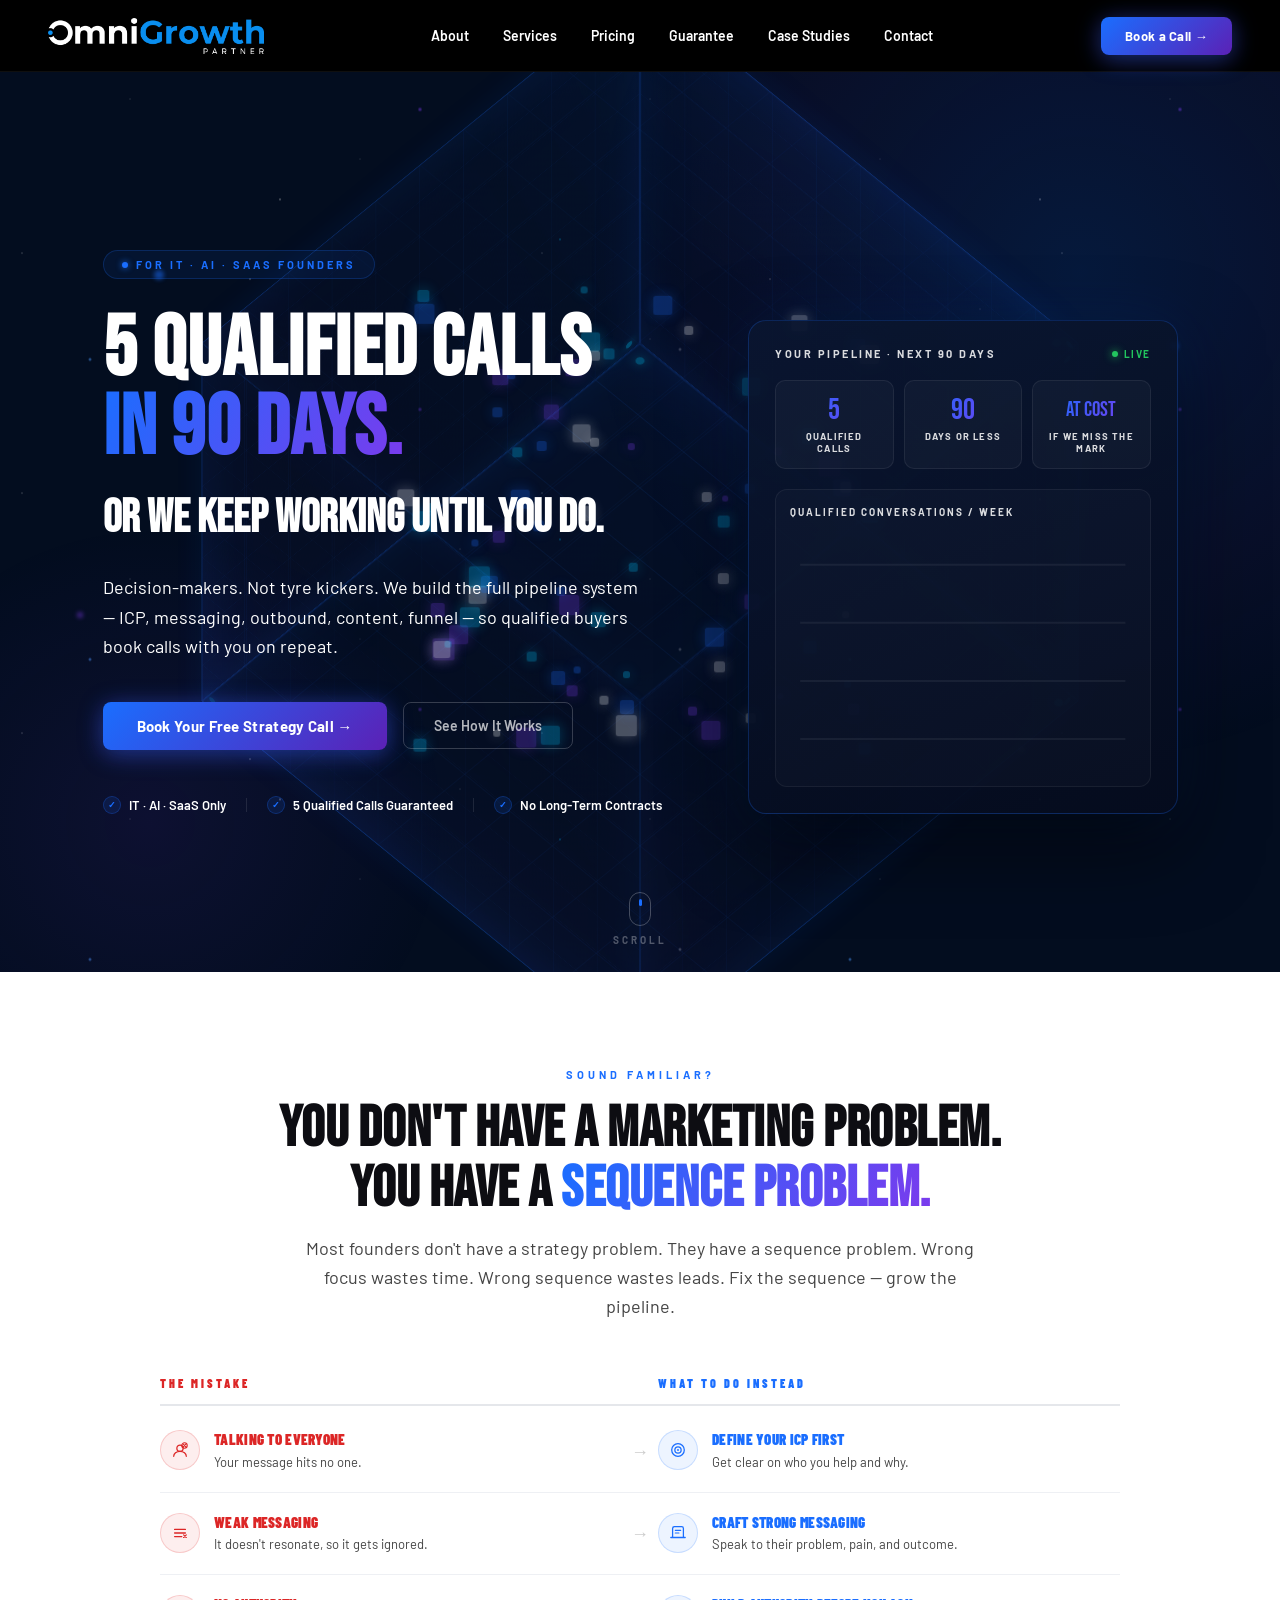
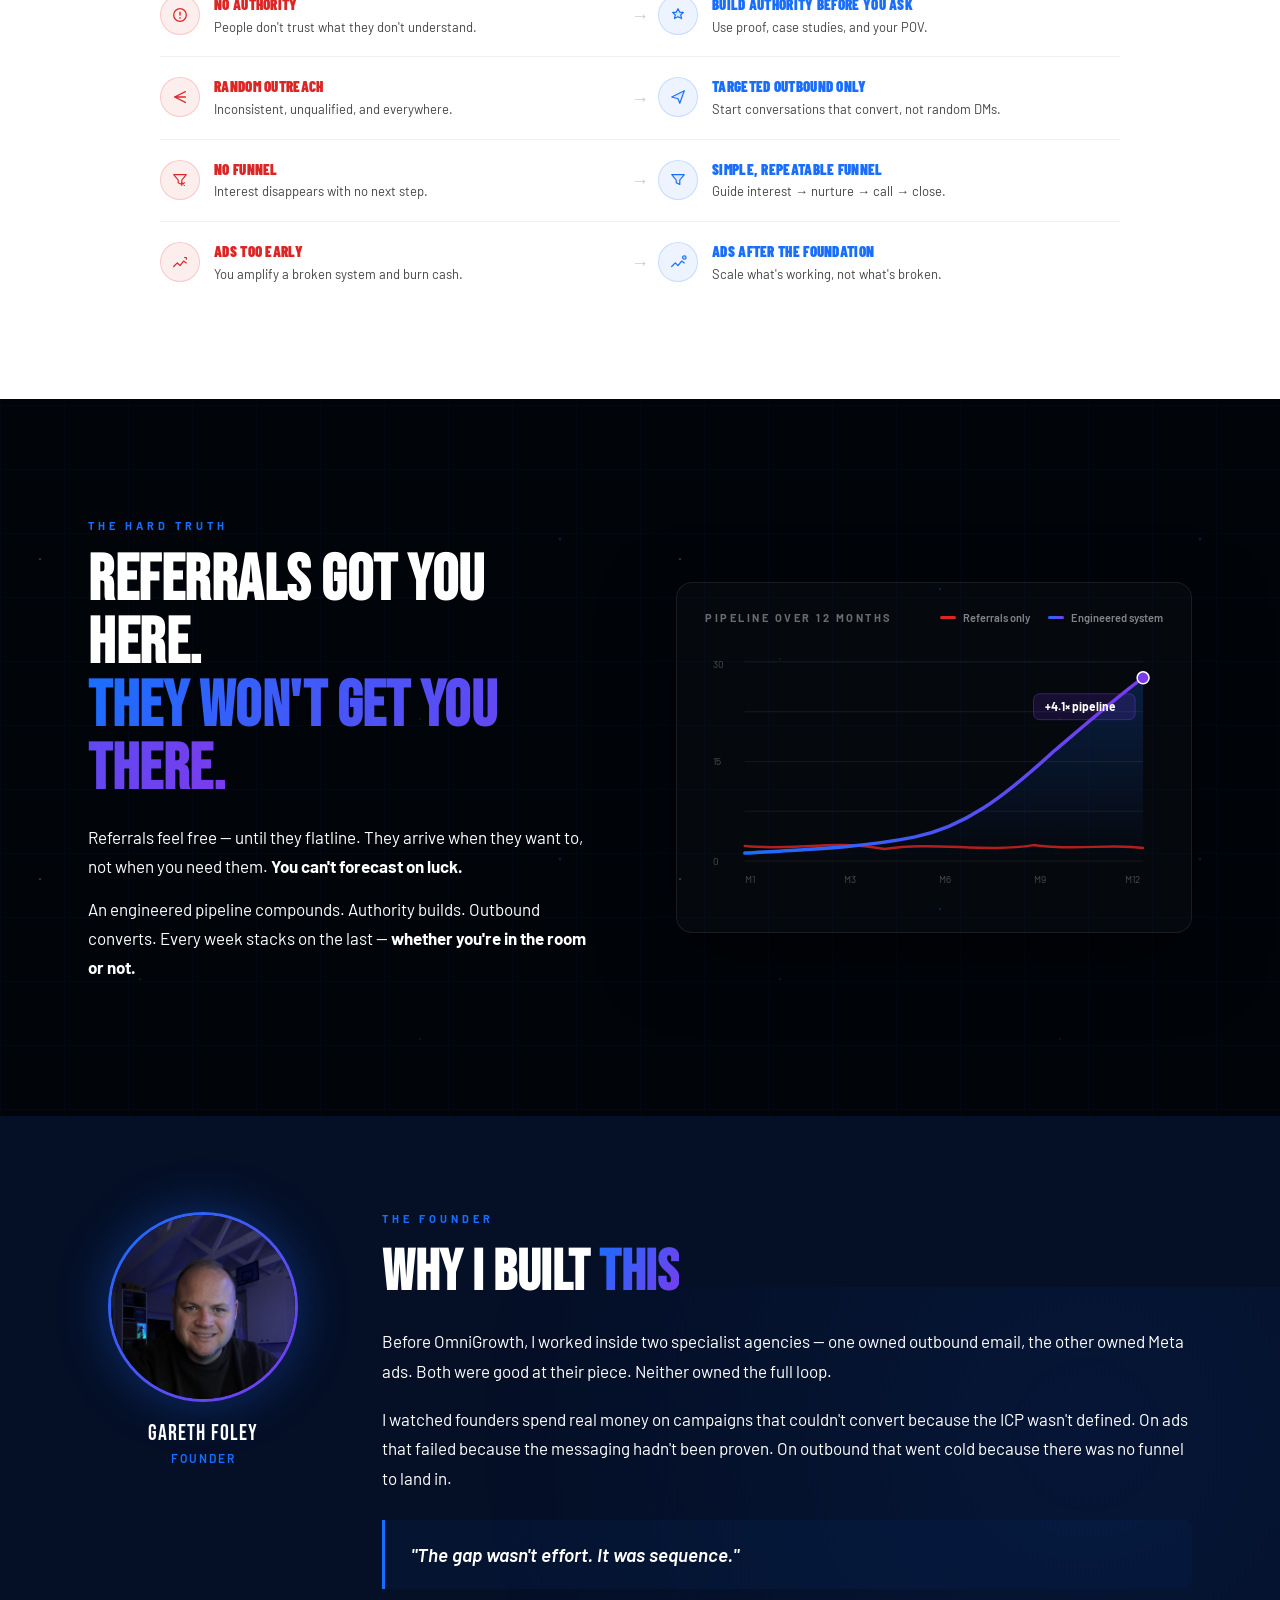
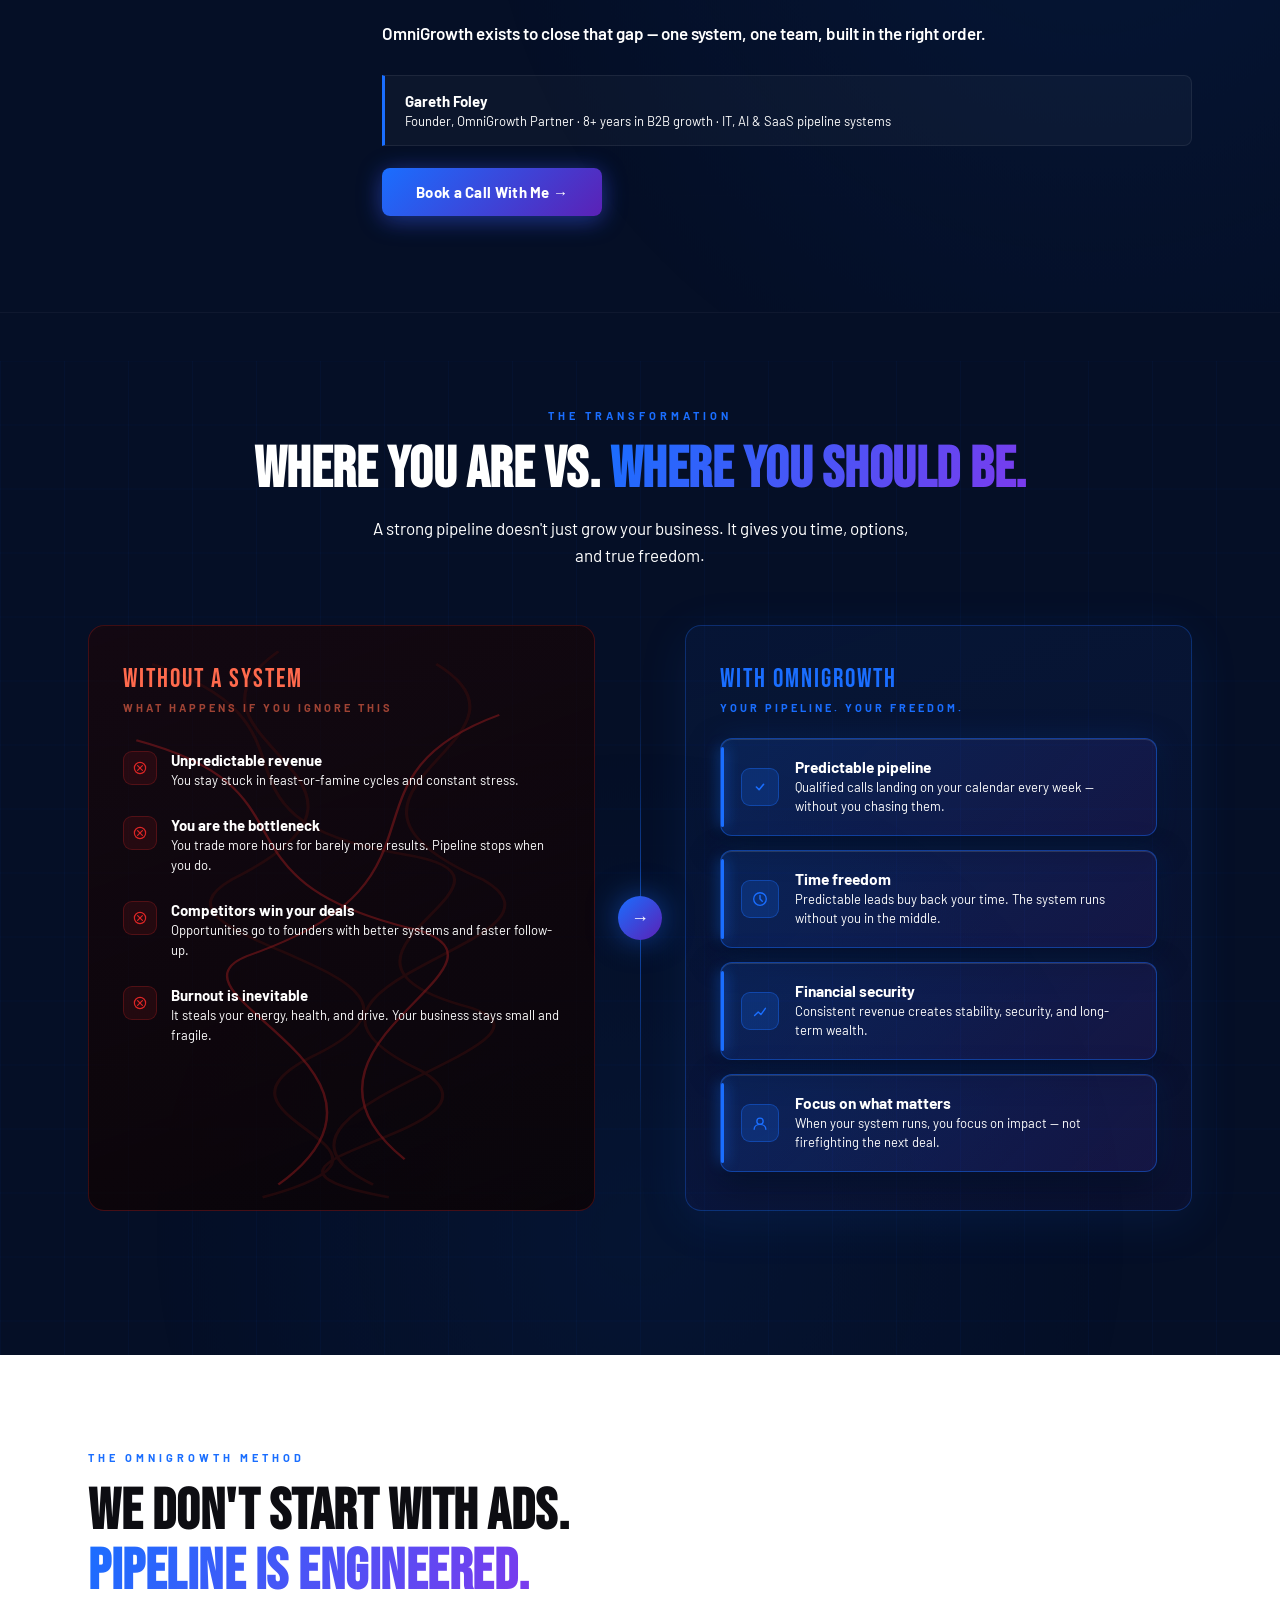
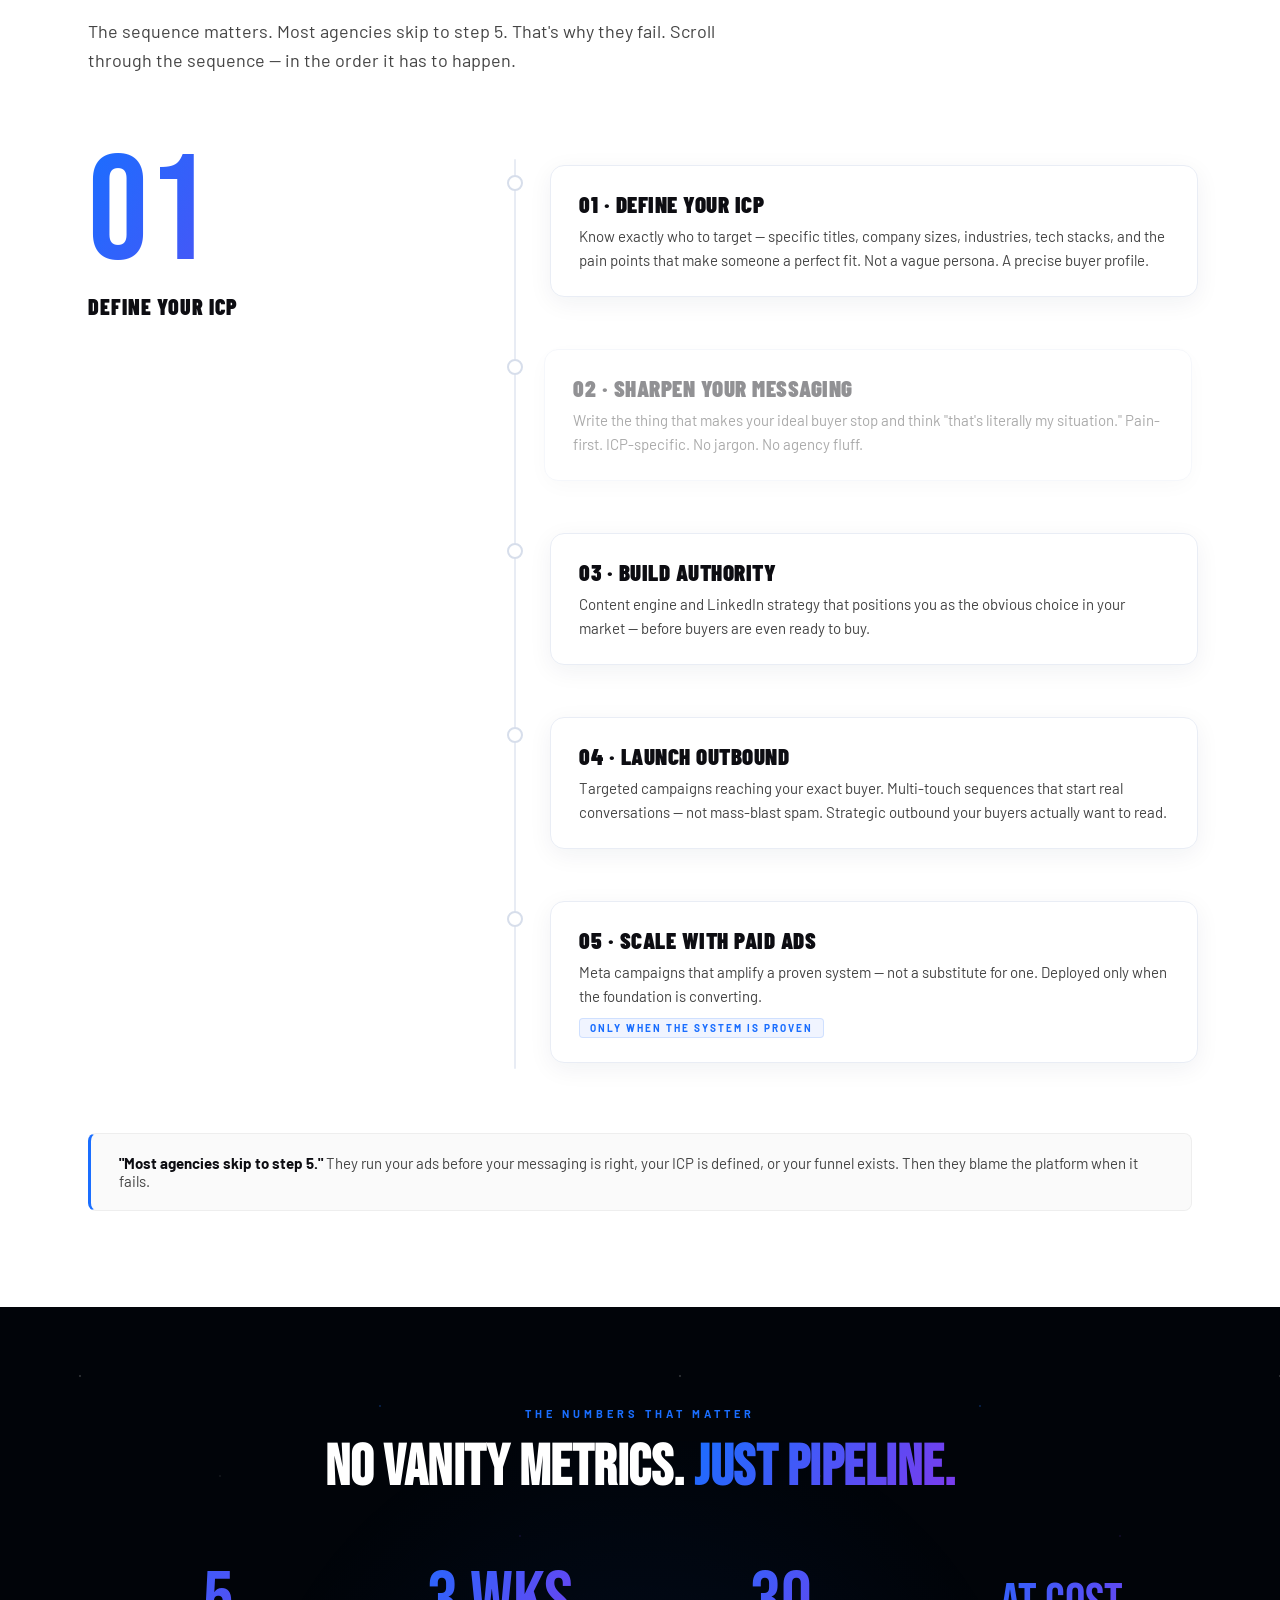
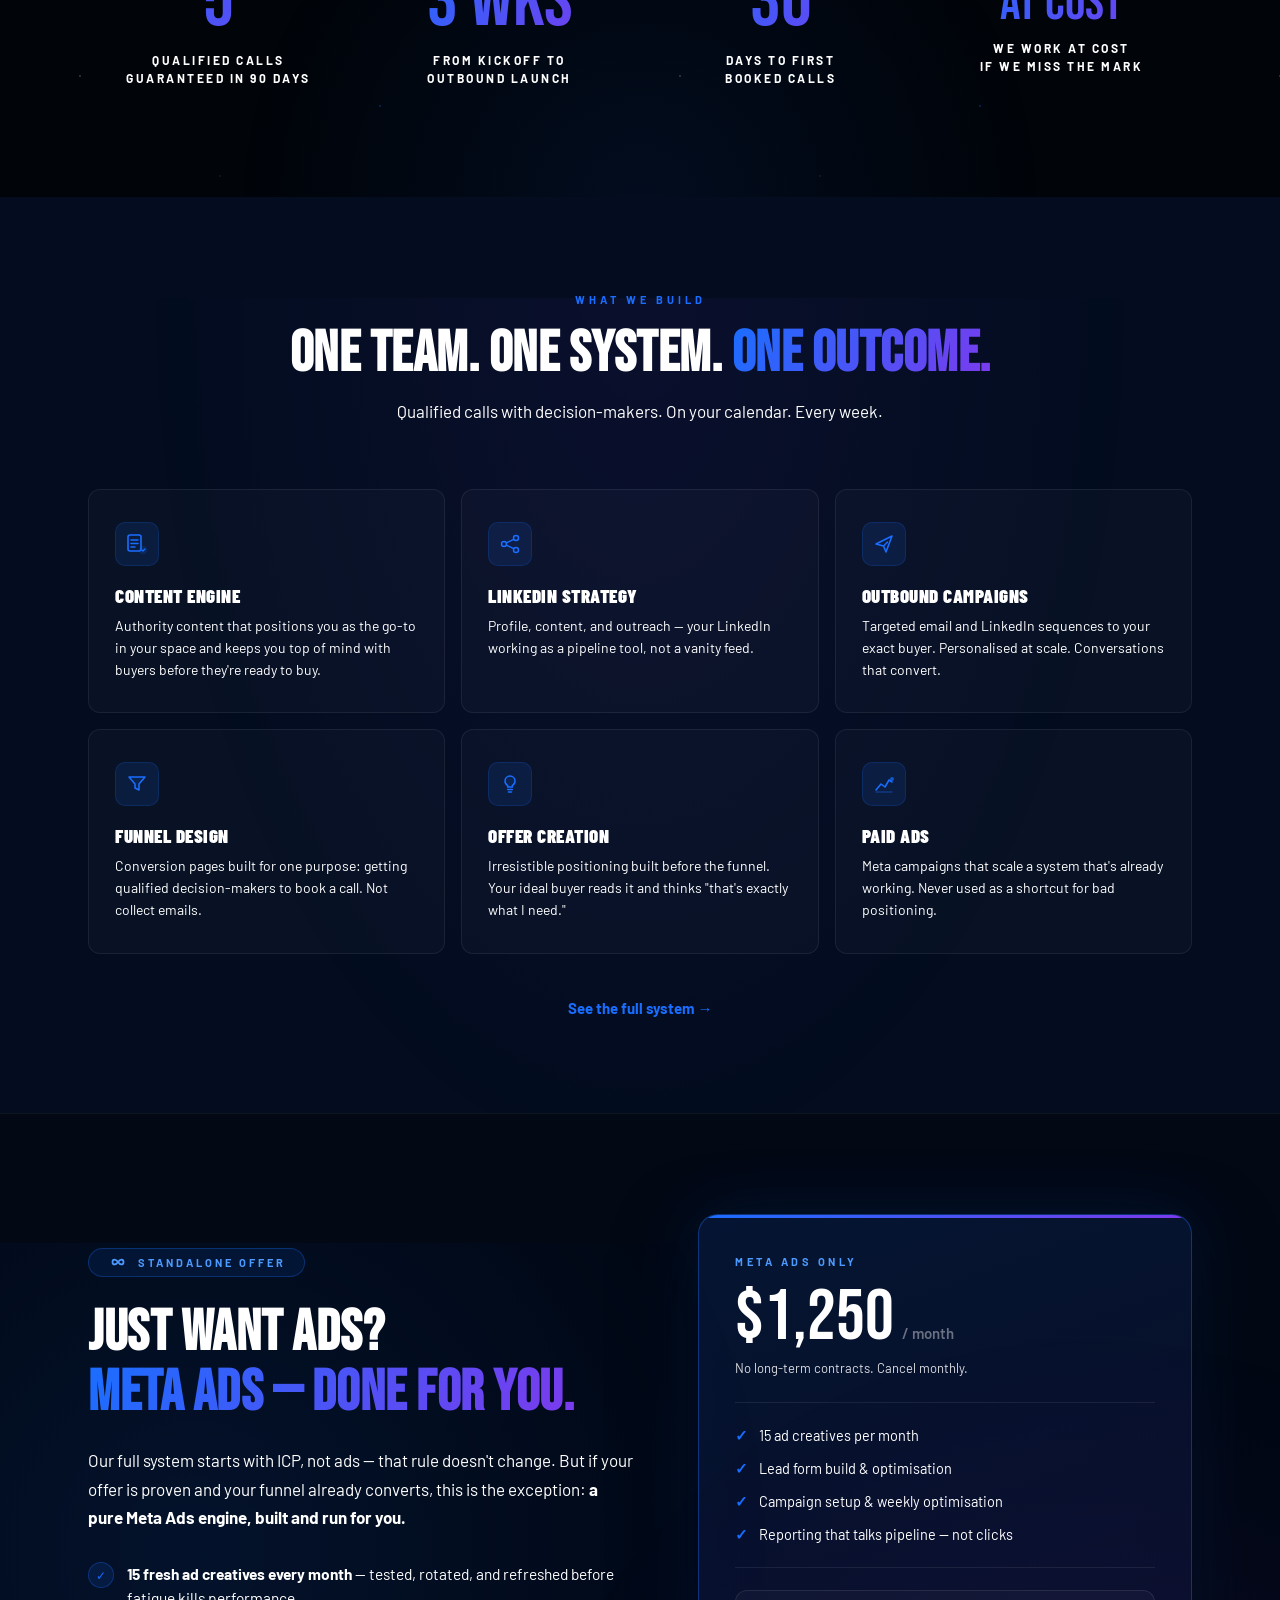
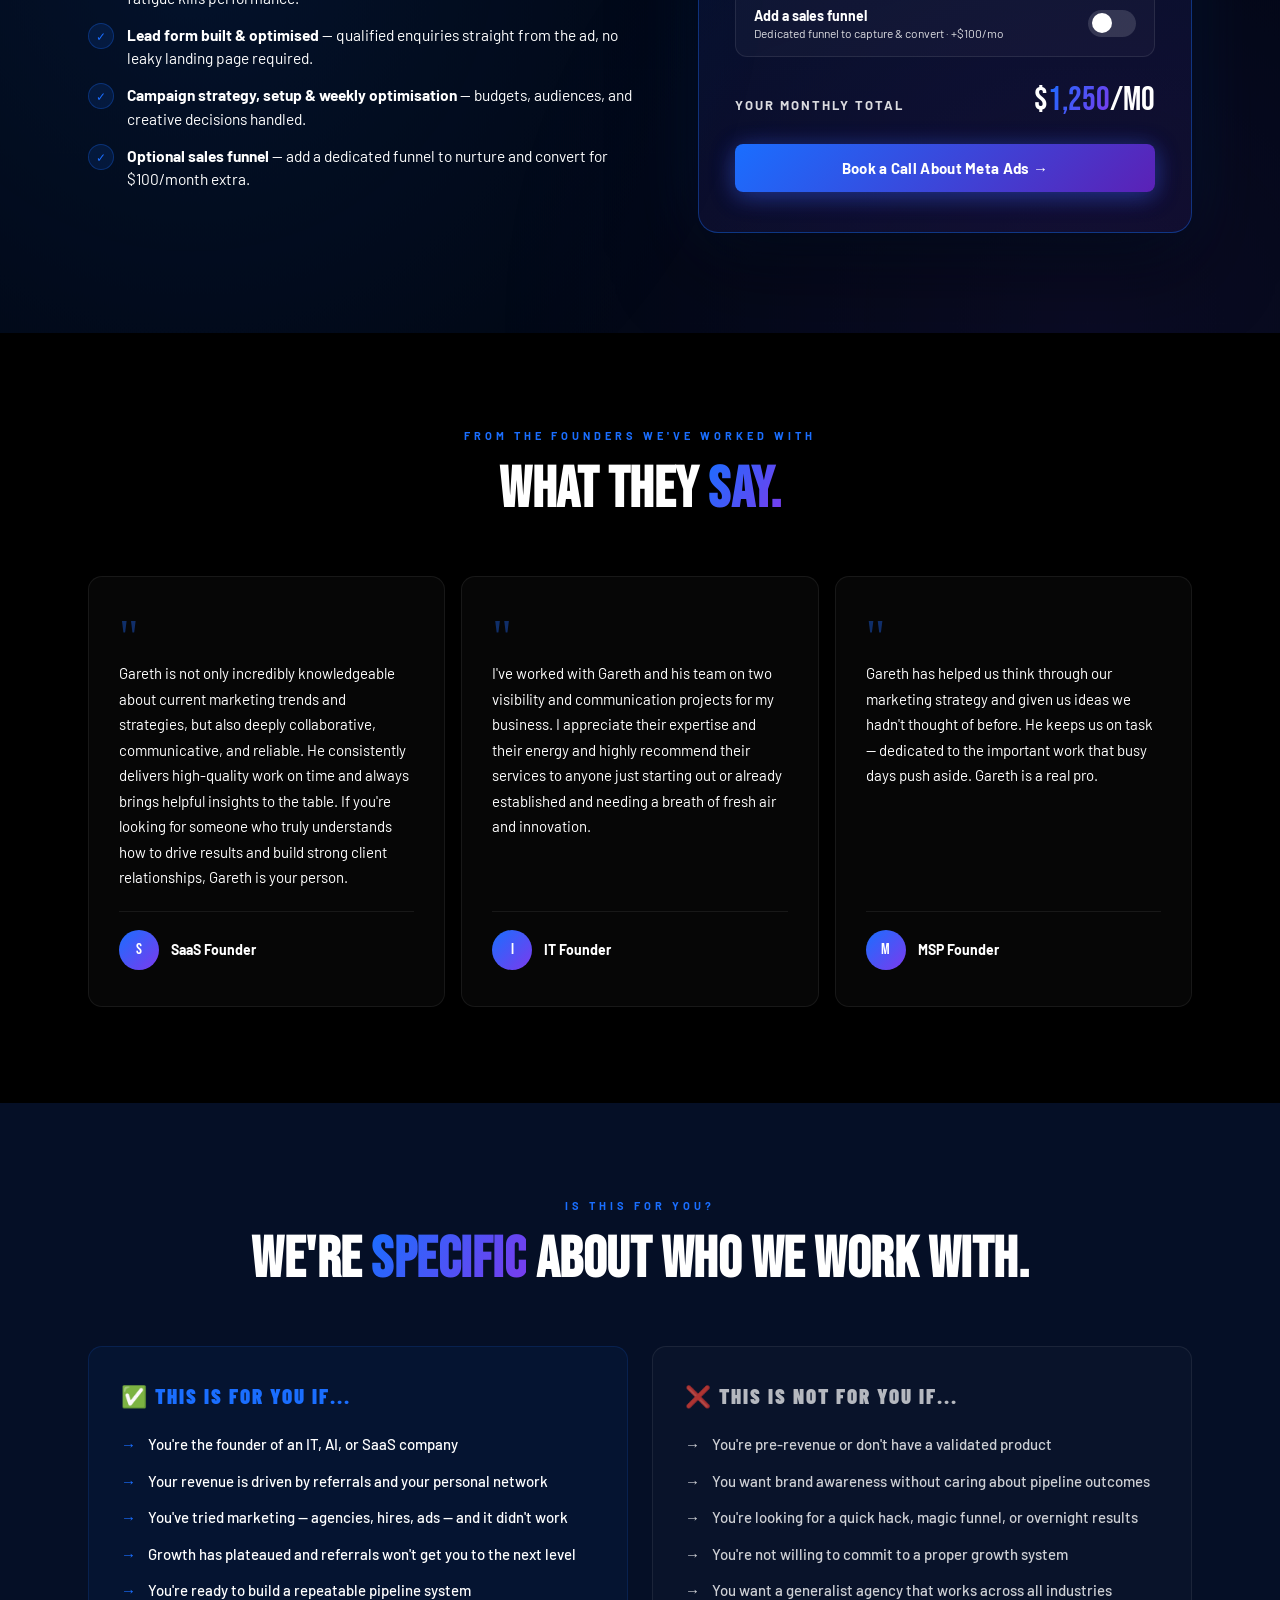
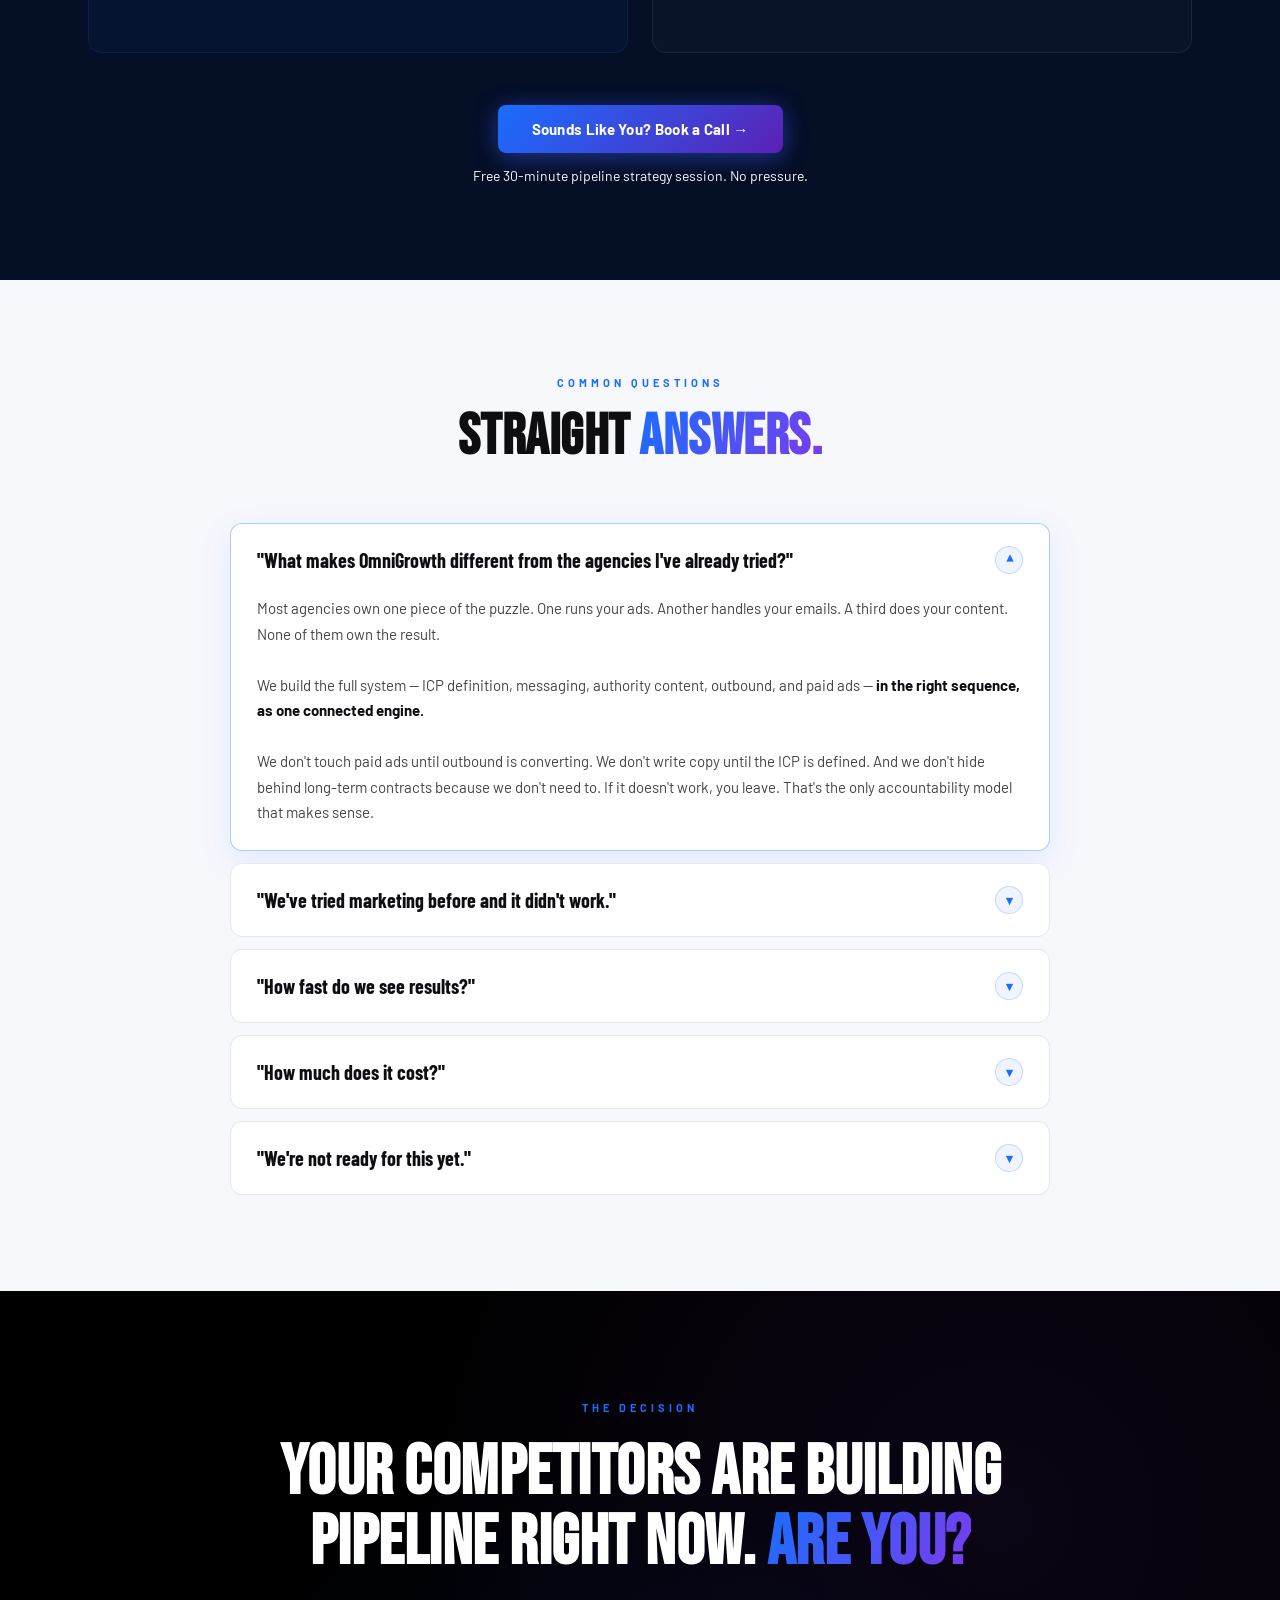
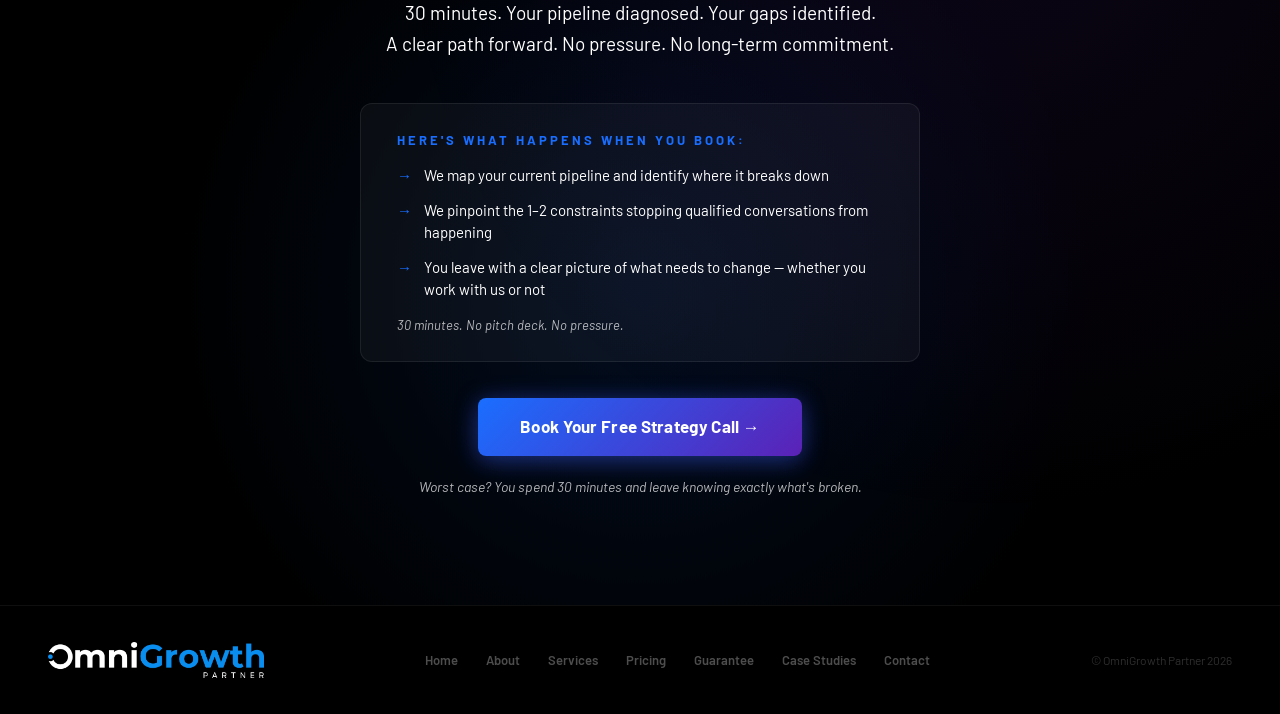
==== index.html @ 662f9076 "Add files via upload" ====
<!DOCTYPE html>
<html lang="en">
<head>
<meta charset="UTF-8">
<meta name="viewport" content="width=device-width, initial-scale=1.0">
<title>OmniGrowth Partner — B2B Pipeline Generation for IT, AI & SaaS Founders</title>
<meta name="description" content="We build outbound pipeline systems for IT, AI, and SaaS founders who are done relying on referrals and ready for qualified conversations every week.">
<link href="https://fonts.googleapis.com/css2?family=Bebas+Neue&family=Barlow+Condensed:wght@600;700;900&family=Barlow:wght@400;500;600;700;900&display=swap" rel="stylesheet">
<link rel="stylesheet" href="styles.css">
<link rel="icon" type="image/png" href="logo.png">
</head>
<body>

<div id="scrollbar"></div>

<!-- ━━ HEADER ━━ -->
<header>
  <a href="index.html" class="logo-wrap">
    <img src="logo.png" alt="OmniGrowth Partner" class="logo-img" onerror="this.style.display='none';this.nextElementSibling.style.display='block'">
    <span class="logo-text">OMNI<span>GROWTH</span></span>
  </a>
  <nav>
    <a href="about.html">About</a>
    <a href="services.html">Services</a>
    <a href="pricing.html">Pricing</a>
    <a href="guarantee.html">Guarantee</a>
    <a href="case-studies.html">Case Studies</a>
    <a href="contact.html">Contact</a>
  </nav>
  <button class="nav-toggle" onclick="toggleNav()" aria-label="Menu"><span></span><span></span><span></span></button>
  <a href="https://calendly.com/gareth-omnigrowthpartner/30min" target="_blank" rel="noopener" class="btn-primary sm">Book a Call →</a>
</header>
<div class="nav-mobile" id="mobileNav">
  <a href="about.html" onclick="toggleNav()">About</a>
  <a href="services.html" onclick="toggleNav()">Services</a>
  <a href="pricing.html" onclick="toggleNav()">Pricing</a>
  <a href="guarantee.html" onclick="toggleNav()">Guarantee</a>
  <a href="case-studies.html" onclick="toggleNav()">Case Studies</a>
  <a href="contact.html" onclick="toggleNav()">Contact</a>
  <a href="https://calendly.com/gareth-omnigrowthpartner/30min" target="_blank" rel="noopener" class="btn-primary">Book Your Free Strategy Call →</a>
</div>

<!-- ━━ HERO ━━ -->
<section class="hero" id="hero">
  <div class="hero-stars s-far px" data-speed="0.04"></div>
  <div class="hero-stars s-near px" data-speed="0.12"></div>
  <div class="hero-glow-1 mx" data-mx="18"></div>
  <div class="hero-glow-2 mx" data-mx="10"></div>
  <div class="hero-orb o1 mx" data-mx="26"></div>
  <div class="hero-orb o2 mx" data-mx="14"></div>
  <div class="hero-orb o3 mx" data-mx="34"></div>
  <div class="hero-orb o4 mx" data-mx="20"></div>

  <!-- Holographic cube — spins behind the text, explodes on scroll -->
  <div class="cube-wrap" id="cubeWrap">
    <div class="cube-scale" id="cubeScale">
      <div class="cube">
        <div class="cube-tilt">
          <div class="cube-face cf-front"></div>
          <div class="cube-face cf-back"></div>
          <div class="cube-face cf-right"></div>
          <div class="cube-face cf-left"></div>
          <div class="cube-face cf-top"></div>
          <div class="cube-face cf-bottom"></div>
        </div>
      </div>
    </div>
  </div>

  <!-- Explosion pixels (generated by JS) -->
  <div class="pixels-wrap" id="pixels"></div>

  <!-- Floating platform logos — real brand marks, fly out on scroll -->
  <div class="hero-icons" id="heroIcons">
    <div class="h-icon i-meta" data-fx="60" data-fy="-65" data-ox="0" data-oy="-150">
      <div class="smoke s1"></div><div class="smoke s2"></div>
      <svg viewBox="0 0 100 52" fill="none">
        <defs><linearGradient id="metaG" x1="0" y1="1" x2="1" y2="0"><stop offset="0%" stop-color="#0064E0"/><stop offset="60%" stop-color="#0082FB"/><stop offset="100%" stop-color="#00C6FF"/></linearGradient></defs>
        <path d="M26 26 C26 11 41 11 51 26 C61 41 76 41 76 26 C76 11 61 11 51 26 C41 41 26 41 26 26 Z" stroke="url(#metaG)" stroke-width="7.5" stroke-linecap="round"/>
      </svg>
    </div>
    <div class="h-icon i-yt" data-fx="-65" data-fy="-60" data-ox="-190" data-oy="-70">
      <div class="smoke s1"></div><div class="smoke s2"></div>
      <svg viewBox="0 0 64 46" fill="none">
        <rect x="0" y="0" width="64" height="46" rx="10.5" fill="#FF0000"/>
        <path d="M26 14 L42.5 23 L26 32 Z" fill="#FFFFFF"/>
      </svg>
    </div>
    <div class="h-icon i-in" data-fx="-70" data-fy="15" data-ox="-270" data-oy="90">
      <div class="smoke s1"></div><div class="smoke s2"></div>
      <svg viewBox="0 0 64 64" fill="none">
        <rect x="0" y="0" width="64" height="64" rx="12" fill="#0A66C2"/>
        <circle cx="17.5" cy="17.5" r="4.6" fill="#FFFFFF"/>
        <path d="M13.4 25.5h8.2V51h-8.2z" fill="#FFFFFF"/>
        <path d="M27.5 25.5h7.8v3.5c1.15-2.2 4-4.2 8.2-4.2 8.7 0 10.3 5.7 10.3 13.1V51h-8.2V39.6c0-2.7-.05-6.2-3.8-6.2-3.8 0-4.4 2.95-4.4 6V51h-7.9z" fill="#FFFFFF"/>
      </svg>
    </div>
    <div class="h-icon i-ig" data-fx="70" data-fy="-15" data-ox="210" data-oy="-40">
      <div class="smoke s1"></div><div class="smoke s2"></div>
      <svg viewBox="0 0 64 64" fill="none">
        <defs><linearGradient id="igG" x1="0" y1="1" x2="1" y2="0"><stop offset="0%" stop-color="#FEDA75"/><stop offset="26%" stop-color="#FA7E1E"/><stop offset="50%" stop-color="#D62976"/><stop offset="74%" stop-color="#962FBF"/><stop offset="100%" stop-color="#4F5BD5"/></linearGradient></defs>
        <rect x="0" y="0" width="64" height="64" rx="15" fill="url(#igG)"/>
        <rect x="10" y="10" width="44" height="44" rx="12" stroke="#FFFFFF" stroke-width="4"/>
        <circle cx="32" cy="32" r="10" stroke="#FFFFFF" stroke-width="4"/>
        <circle cx="45" cy="19" r="3" fill="#FFFFFF"/>
      </svg>
    </div>
    <div class="h-icon i-fb" data-fx="-60" data-fy="65" data-ox="-70" data-oy="170">
      <div class="smoke s1"></div><div class="smoke s2"></div>
      <svg viewBox="0 0 64 64" fill="none">
        <circle cx="32" cy="32" r="32" fill="#1877F2"/>
        <path d="M42.7 40.5l1.4-9.2h-8.8v-6c0-2.5 1.2-5 5.2-5h4V12.5S40.9 12 37.4 12c-7.2 0-11.9 4.4-11.9 12.3v6.9h-8.1v9.3h8.1V63a32.3 32.3 0 0 0 10 0V40.5z" fill="#FFFFFF"/>
      </svg>
    </div>
    <div class="h-icon i-em" data-fx="8" data-fy="-75" data-ox="60" data-oy="-200">
      <div class="smoke s1"></div><div class="smoke s2"></div>
      <svg viewBox="0 0 64 48" fill="none">
        <rect width="64" height="48" rx="8" fill="#FFFFFF"/>
        <path d="M9 39V13" stroke="#4285F4" stroke-width="7" stroke-linecap="round"/>
        <path d="M55 39V13" stroke="#34A853" stroke-width="7" stroke-linecap="round"/>
        <path d="M9 13l23 17 23-17" stroke="#EA4335" stroke-width="7" stroke-linecap="round" stroke-linejoin="round"/>
      </svg>
    </div>
    <div class="h-icon i-tt" data-fx="60" data-fy="65" data-ox="250" data-oy="130">
      <div class="smoke s1"></div><div class="smoke s2"></div>
      <svg viewBox="0 0 50 58" fill="none">
        <path d="M35.5 2.5c1.6 6.8 6.3 10.8 12 11.5v8.5c-4.5-.2-8.6-1.6-12.6-4.3v17.1c0 10.6-6 17-13.7 17-7.3 0-12.7-5.2-12.7-12.2 0-6.9 5.5-12.3 12.6-12.3 1.3 0 2.5.2 3.7.5v9c-1.1-.5-2.3-.9-3.6-.9-3.5 0-6.2 2.7-6.2 6.2s2.7 6.2 6.2 6.2c3.8 0 6.3-2.7 6.3-6.9V2.5h8z" fill="#25F4EE" transform="translate(-2.2,-2)"/>
        <path d="M35.5 2.5c1.6 6.8 6.3 10.8 12 11.5v8.5c-4.5-.2-8.6-1.6-12.6-4.3v17.1c0 10.6-6 17-13.7 17-7.3 0-12.7-5.2-12.7-12.2 0-6.9 5.5-12.3 12.6-12.3 1.3 0 2.5.2 3.7.5v9c-1.1-.5-2.3-.9-3.6-.9-3.5 0-6.2 2.7-6.2 6.2s2.7 6.2 6.2 6.2c3.8 0 6.3-2.7 6.3-6.9V2.5h8z" fill="#FE2C55" transform="translate(2.2,2)"/>
        <path d="M35.5 2.5c1.6 6.8 6.3 10.8 12 11.5v8.5c-4.5-.2-8.6-1.6-12.6-4.3v17.1c0 10.6-6 17-13.7 17-7.3 0-12.7-5.2-12.7-12.2 0-6.9 5.5-12.3 12.6-12.3 1.3 0 2.5.2 3.7.5v9c-1.1-.5-2.3-.9-3.6-.9-3.5 0-6.2 2.7-6.2 6.2s2.7 6.2 6.2 6.2c3.8 0 6.3-2.7 6.3-6.9V2.5h8z" fill="#FFFFFF"/>
      </svg>
    </div>
  </div>

  <div class="container">
    <div class="hero-layout">
      <div>
        <div class="hero-icp rv in"><div class="hero-icp-dot"></div>For IT · AI · SaaS Founders</div>
        <h1 class="hero-headline rv in d1">
          5 Qualified Calls<br>
          <span class="grad">in 90 Days.</span><br>
          <span class="sub-line">Or We Keep Working Until You Do.</span>
        </h1>
        <p class="hero-sub rv in d2">Decision-makers. Not tyre kickers. We build the full pipeline system — ICP, messaging, outbound, content, funnel — so qualified buyers book calls with you on repeat.</p>
        <div class="hero-ctas rv in d3">
          <a href="https://calendly.com/gareth-omnigrowthpartner/30min" target="_blank" rel="noopener" class="btn-primary">Book Your Free Strategy Call →</a>
          <a href="#system" class="btn-outline">See How It Works</a>
        </div>
        <div class="hero-trust rv in d4">
          <div class="trust-item"><div class="trust-check">✓</div> IT · AI · SaaS Only</div>
          <div class="trust-div"></div>
          <div class="trust-item"><div class="trust-check">✓</div> 5 Qualified Calls Guaranteed</div>
          <div class="trust-div"></div>
          <div class="trust-item"><div class="trust-check">✓</div> No Long-Term Contracts</div>
        </div>
      </div>

      <!-- Live pipeline dashboard -->
      <div class="hero-dash-wrap rv in d3">
        <div class="hero-dash" id="heroDash">
          <div class="dash-head">
            <span class="dash-title">Your Pipeline · Next 90 Days</span>
            <span class="dash-live"><span class="dash-live-dot"></span>Live</span>
          </div>
          <div class="dash-stats">
            <div class="dash-stat"><div class="dash-stat-num grad"><em class="count" data-to="5">0</em></div><div class="dash-stat-lbl">Qualified Calls</div></div>
            <div class="dash-stat"><div class="dash-stat-num grad"><em class="count" data-to="90">0</em></div><div class="dash-stat-lbl">Days or Less</div></div>
            <div class="dash-stat"><div class="dash-stat-num grad" style="font-size:21px;line-height:30px;">At Cost</div><div class="dash-stat-lbl">If We Miss The Mark</div></div>
          </div>
          <div class="dash-chart">
            <div class="dash-chart-lbl">Qualified Conversations / Week</div>
            <svg viewBox="0 0 340 130" preserveAspectRatio="none" fill="none">
              <g stroke="rgba(255,255,255,.06)" stroke-width="1" vector-effect="non-scaling-stroke">
                <path d="M10 110 H330"/><path d="M10 80 H330"/><path d="M10 50 H330"/><path d="M10 20 H330"/>
              </g>
              <defs>
                <linearGradient id="areaFill" x1="0" y1="0" x2="0" y2="1">
                  <stop offset="0%" stop-color="#1a6eff" stop-opacity=".28"/>
                  <stop offset="100%" stop-color="#1a6eff" stop-opacity="0"/>
                </linearGradient>
                <linearGradient id="lineGrad" x1="0" y1="0" x2="1" y2="0">
                  <stop offset="0%" stop-color="#1a6eff"/><stop offset="100%" stop-color="#7c3aed"/>
                </linearGradient>
              </defs>
              <path class="chart-area" d="M10 108 C60 106 90 102 120 96 C160 88 190 74 230 56 C270 40 300 30 330 22 L330 110 L10 110 Z" fill="url(#areaFill)"/>
              <path class="chart-line" d="M10 108 C60 106 90 102 120 96 C160 88 190 74 230 56 C270 40 300 30 330 22" stroke="url(#lineGrad)" stroke-width="3" stroke-linecap="round" vector-effect="non-scaling-stroke"/>
              <circle class="chart-endcap" cx="330" cy="22" r="5" fill="#7c3aed" stroke="#fff" stroke-width="1.5"/>
            </svg>
          </div>
          <div class="dash-toast">
            <div class="toast-ic"><svg width="16" height="16" viewBox="0 0 20 20" fill="none"><path d="M5 10l3.5 3.5L15 6.5" stroke="#22c55e" stroke-width="2" stroke-linecap="round" stroke-linejoin="round"/></svg></div>
            <div><div class="toast-t">Call booked — CTO, Series A SaaS</div><div class="toast-d">Qualified · Decision-maker · Thu 10:30</div></div>
          </div>
          <div class="dash-toast t2">
            <div class="toast-ic"><svg width="16" height="16" viewBox="0 0 20 20" fill="none"><path d="M3 16V8l5 3 4-6 5 4v7H3z" stroke="#1a6eff" stroke-width="1.6" stroke-linejoin="round"/></svg></div>
            <div><div class="toast-t">Reply rate up 3.2×</div><div class="toast-d">Outbound sequence · Week 4</div></div>
          </div>
        </div>
      </div>
    </div>
  </div>
  <div class="hero-scroll-cue"><div class="wheel"></div>Scroll</div>
</section>

<!-- ━━ PROBLEM — WHITE ━━ -->
<section class="problem">
  <div class="px px-grid-light" data-speed="0.10"></div>
  <div class="container">
    <div style="text-align:center;">
      <span class="label-tag rv" style="text-align:center;">Sound Familiar?</span>
      <h2 class="section-headline-dark rv d1">You Don't Have a Marketing Problem.<br>You Have a <span class="grad">Sequence Problem.</span></h2>
      <p class="section-sub-dark rv d2">Most founders don't have a strategy problem. They have a sequence problem. Wrong focus wastes time. Wrong sequence wastes leads. Fix the sequence — grow the pipeline.</p>
    </div>
    <div class="mistake-grid">
      <div class="mistake-headers rv"><span class="hdr-bad">The Mistake</span><span></span><span class="hdr-good">What To Do Instead</span></div>
      <div class="mistake-row rv">
        <div class="mistake-side"><div class="mistake-icon bad"><svg width="18" height="18" viewBox="0 0 20 20" fill="none"><circle cx="10" cy="8" r="3.5" stroke="#dc2626" stroke-width="1.4"/><path d="M3 17c0-3 3-5.5 7-5.5s7 2.5 7 5.5" stroke="#dc2626" stroke-width="1.4" stroke-linecap="round"/><circle cx="15" cy="5" r="3" stroke="#dc2626" stroke-width="1.2"/><path d="M13.5 3.5l3 3M16.5 3.5l-3 3" stroke="#dc2626" stroke-width="1.2" stroke-linecap="round"/></svg></div><div><div class="mistake-label bad">Talking to everyone</div><div class="mistake-desc">Your message hits no one.</div></div></div>
        <div class="mistake-arrow">→</div>
        <div class="mistake-side"><div class="mistake-icon good"><svg width="18" height="18" viewBox="0 0 20 20" fill="none"><circle cx="10" cy="10" r="7" stroke="#1a6eff" stroke-width="1.4"/><circle cx="10" cy="10" r="3.5" stroke="#1a6eff" stroke-width="1.4"/><circle cx="10" cy="10" r="1" fill="#1a6eff"/></svg></div><div><div class="mistake-label good">Define your ICP first</div><div class="mistake-desc">Get clear on who you help and why.</div></div></div>
      </div>
      <div class="mistake-row rv">
        <div class="mistake-side"><div class="mistake-icon bad"><svg width="18" height="18" viewBox="0 0 20 20" fill="none"><path d="M4 6h12M4 10h12M4 14h8" stroke="#dc2626" stroke-width="1.4" stroke-linecap="round"/><path d="M14 12l3 3M17 12l-3 3" stroke="#dc2626" stroke-width="1.3" stroke-linecap="round"/></svg></div><div><div class="mistake-label bad">Weak messaging</div><div class="mistake-desc">It doesn't resonate, so it gets ignored.</div></div></div>
        <div class="mistake-arrow">→</div>
        <div class="mistake-side"><div class="mistake-icon good"><svg width="18" height="18" viewBox="0 0 20 20" fill="none"><path d="M4 15V5a2 2 0 012-2h8a2 2 0 012 2v10" stroke="#1a6eff" stroke-width="1.4"/><path d="M7 7h6M7 10h4" stroke="#1a6eff" stroke-width="1.3" stroke-linecap="round"/><path d="M2 15h16" stroke="#1a6eff" stroke-width="1.4" stroke-linecap="round"/></svg></div><div><div class="mistake-label good">Craft strong messaging</div><div class="mistake-desc">Speak to their problem, pain, and outcome.</div></div></div>
      </div>
      <div class="mistake-row rv">
        <div class="mistake-side"><div class="mistake-icon bad"><svg width="18" height="18" viewBox="0 0 20 20" fill="none"><circle cx="10" cy="10" r="7" stroke="#dc2626" stroke-width="1.4"/><path d="M10 7v3M10 13v.5" stroke="#dc2626" stroke-width="1.6" stroke-linecap="round"/></svg></div><div><div class="mistake-label bad">No authority</div><div class="mistake-desc">People don't trust what they don't understand.</div></div></div>
        <div class="mistake-arrow">→</div>
        <div class="mistake-side"><div class="mistake-icon good"><svg width="18" height="18" viewBox="0 0 20 20" fill="none"><path d="M10 3l2 4h4l-3 3 1 4-4-2-4 2 1-4-3-3h4l2-4z" stroke="#1a6eff" stroke-width="1.3" stroke-linejoin="round" fill="rgba(26,110,255,0.1)"/></svg></div><div><div class="mistake-label good">Build authority before you ask</div><div class="mistake-desc">Use proof, case studies, and your POV.</div></div></div>
      </div>
      <div class="mistake-row rv">
        <div class="mistake-side"><div class="mistake-icon bad"><svg width="18" height="18" viewBox="0 0 20 20" fill="none"><path d="M4 10l12-6M4 10l12 6M4 10h12" stroke="#dc2626" stroke-width="1.4" stroke-linecap="round" stroke-linejoin="round"/></svg></div><div><div class="mistake-label bad">Random outreach</div><div class="mistake-desc">Inconsistent, unqualified, and everywhere.</div></div></div>
        <div class="mistake-arrow">→</div>
        <div class="mistake-side"><div class="mistake-icon good"><svg width="18" height="18" viewBox="0 0 20 20" fill="none"><path d="M3 10L17 3L12 17L10 12L3 10Z" stroke="#1a6eff" stroke-width="1.3" stroke-linejoin="round" fill="rgba(26,110,255,0.08)"/></svg></div><div><div class="mistake-label good">Targeted outbound only</div><div class="mistake-desc">Start conversations that convert, not random DMs.</div></div></div>
      </div>
      <div class="mistake-row rv">
        <div class="mistake-side"><div class="mistake-icon bad"><svg width="18" height="18" viewBox="0 0 20 20" fill="none"><path d="M3 4h14l-5 6v5l-4-2V10L3 4Z" stroke="#dc2626" stroke-width="1.3" stroke-linejoin="round"/><path d="M12 13l3 3M15 13l-3 3" stroke="#dc2626" stroke-width="1.2" stroke-linecap="round"/></svg></div><div><div class="mistake-label bad">No funnel</div><div class="mistake-desc">Interest disappears with no next step.</div></div></div>
        <div class="mistake-arrow">→</div>
        <div class="mistake-side"><div class="mistake-icon good"><svg width="18" height="18" viewBox="0 0 20 20" fill="none"><path d="M3 4h14l-5 6v5l-4-2V10L3 4Z" stroke="#1a6eff" stroke-width="1.3" stroke-linejoin="round" fill="rgba(26,110,255,0.08)"/></svg></div><div><div class="mistake-label good">Simple, repeatable funnel</div><div class="mistake-desc">Guide interest → nurture → call → close.</div></div></div>
      </div>
      <div class="mistake-row rv">
        <div class="mistake-side"><div class="mistake-icon bad"><svg width="18" height="18" viewBox="0 0 20 20" fill="none"><path d="M3 15l4-4 3 3 4-5 3 2" stroke="#dc2626" stroke-width="1.4" stroke-linecap="round" stroke-linejoin="round"/><path d="M15 5h2v2" stroke="#dc2626" stroke-width="1.3" stroke-linecap="round" stroke-linejoin="round"/></svg></div><div><div class="mistake-label bad">Ads too early</div><div class="mistake-desc">You amplify a broken system and burn cash.</div></div></div>
        <div class="mistake-arrow">→</div>
        <div class="mistake-side"><div class="mistake-icon good"><svg width="18" height="18" viewBox="0 0 20 20" fill="none"><path d="M3 15l4-4 3 3 4-5 3 2" stroke="#1a6eff" stroke-width="1.4" stroke-linecap="round" stroke-linejoin="round"/><circle cx="17" cy="5" r="2" fill="rgba(26,110,255,0.3)" stroke="#1a6eff" stroke-width="1.2"/></svg></div><div><div class="mistake-label good">Ads after the foundation</div><div class="mistake-desc">Scale what's working, not what's broken.</div></div></div>
      </div>
    </div>
  </div>
</section>

<!-- ━━ PARALLAX STRIP 1 — REFERRAL FLATLINE ━━ -->
<section class="strip-flatline">
  <div class="stars px" data-speed="0.18"></div>
  <div class="px px-grid" data-speed="0.08"></div>
  <div class="container">
    <div class="flatline-layout">
      <div class="rv-l">
        <span class="label-tag">The Hard Truth</span>
        <h2 class="strip-big">Referrals Got You Here.<br><span class="grad">They Won't Get You There.</span></h2>
        <p class="strip-body">Referrals feel free — until they flatline. They arrive when they want to, not when you need them. <strong>You can't forecast on luck.</strong></p>
        <p class="strip-body">An engineered pipeline compounds. Authority builds. Outbound converts. Every week stacks on the last — <strong>whether you're in the room or not.</strong></p>
      </div>
      <div class="rv-r d2">
        <div class="chart-card">
          <div class="chart-card-title">
            <span>Pipeline Over 12 Months</span>
            <div class="chart-legend">
              <div class="legend-item"><span class="legend-swatch" style="background:#dc2626;"></span>Referrals only</div>
              <div class="legend-item"><span class="legend-swatch" style="background:linear-gradient(90deg,#1a6eff,#7c3aed);"></span>Engineered system</div>
            </div>
          </div>
          <svg viewBox="0 0 460 260" width="100%" fill="none">
            <g stroke="rgba(255,255,255,.07)" stroke-width="1">
              <path d="M40 220 H440"/><path d="M40 170 H440"/><path d="M40 120 H440"/><path d="M40 70 H440"/><path d="M40 20 H440"/>
            </g>
            <g font-family="Barlow,sans-serif" font-size="10" fill="rgba(255,255,255,.28)">
              <text x="40" y="242">M1</text><text x="140" y="242">M3</text><text x="235" y="242">M6</text><text x="330" y="242">M9</text><text x="422" y="242">M12</text>
              <text x="8" y="224">0</text><text x="8" y="124">15</text><text x="8" y="26">30</text>
            </g>
            <defs>
              <linearGradient id="sysGrad" x1="0" y1="0" x2="1" y2="0"><stop offset="0%" stop-color="#1a6eff"/><stop offset="100%" stop-color="#7c3aed"/></linearGradient>
              <linearGradient id="sysArea" x1="0" y1="0" x2="0" y2="1"><stop offset="0%" stop-color="#1a6eff" stop-opacity=".22"/><stop offset="100%" stop-color="#1a6eff" stop-opacity="0"/></linearGradient>
            </defs>
            <path class="chart-area big" d="M40 212 C110 208 160 206 210 196 C260 186 300 156 350 110 C390 76 420 50 440 36 L440 220 L40 220 Z" fill="url(#sysArea)"/>
            <path class="big-line flat" d="M40 205 C90 210 130 198 180 208 C230 200 280 212 330 204 C370 210 410 202 440 207" stroke="#dc2626" stroke-width="2.5" stroke-linecap="round" opacity=".8"/>
            <path class="big-line" d="M40 212 C110 208 160 206 210 196 C260 186 300 156 350 110 C390 76 420 50 440 36" stroke="url(#sysGrad)" stroke-width="3.5" stroke-linecap="round"/>
            <circle class="chart-endcap" cx="440" cy="36" r="6" fill="#7c3aed" stroke="#fff" stroke-width="1.5"/>
            <g class="chart-endcap">
              <rect x="330" y="52" rx="6" width="102" height="26" fill="rgba(124,58,237,.15)" stroke="rgba(124,58,237,.4)"/>
              <text x="342" y="69" font-family="Barlow,sans-serif" font-weight="700" font-size="12" fill="#fff">+4.1× pipeline</text>
            </g>
          </svg>
        </div>
      </div>
    </div>
  </div>
</section>

<!-- ━━ FOUNDER ━━ -->
<section class="founder">
  <div class="px" data-speed="0.2" style="background:radial-gradient(circle at 85% 15%,rgba(26,110,255,.08),transparent 45%);"></div>
  <div class="container">
    <div class="founder-grid">
      <div class="rv-l">
        <div class="founder-photo">
          <span class="init">GF</span>
          <img src="founder.jpg" alt="Gareth Foley, Founder of OmniGrowth Partner" onerror="this.style.display='none'">
        </div>
        <div style="text-align:center;margin-top:18px;">
          <div style="font-family:'Bebas Neue',sans-serif;font-size:22px;letter-spacing:1px;color:#fff;">Gareth Foley</div>
          <div style="font-size:12px;font-weight:600;color:var(--blue);letter-spacing:2px;text-transform:uppercase;margin-top:4px;">Founder</div>
        </div>
      </div>
      <div class="rv d2">
        <span class="label-tag">The Founder</span>
        <h2 class="section-headline">Why I Built <span class="grad">This</span></h2>
        <p class="founder-p" style="margin-top:24px;">Before OmniGrowth, I worked inside two specialist agencies — one owned outbound email, the other owned Meta ads. Both were good at their piece. Neither owned the full loop.</p>
        <p class="founder-p">I watched founders spend real money on campaigns that couldn't convert because the ICP wasn't defined. On ads that failed because the messaging hadn't been proven. On outbound that went cold because there was no funnel to land in.</p>
        <div class="founder-quote">"The gap wasn't effort. It was sequence."</div>
        <p class="founder-p" style="color:#fff;font-weight:600;">OmniGrowth exists to close that gap — one system, one team, built in the right order.</p>
        <div style="margin:26px 0 12px;padding:16px 20px;background:rgba(255,255,255,.03);border:1px solid rgba(255,255,255,.07);border-left:3px solid var(--blue);border-radius:0 8px 8px 0;">
          <div style="font-size:15px;font-weight:700;color:#fff;">Gareth Foley</div>
          <div style="font-size:13px;color:var(--grey);margin-top:3px;">Founder, OmniGrowth Partner · 8+ years in B2B growth · IT, AI &amp; SaaS pipeline systems</div>
        </div>
        <a href="https://calendly.com/gareth-omnigrowthpartner/30min" target="_blank" rel="noopener" class="btn-primary" style="margin-top:10px;">Book a Call With Me →</a>
      </div>
    </div>
  </div>
</section>

<!-- ━━ TRANSFORMATION ━━ -->
<section class="before-after">
  <div class="px px-grid" data-speed="0.12"></div>
  <div class="px" data-speed="0.28" style="background:radial-gradient(circle at 50% 50%,rgba(26,110,255,.06),transparent 55%);"></div>
  <div class="container">
    <div class="ba-header">
      <span class="label-tag rv" style="text-align:center;">The Transformation</span>
      <h2 class="section-headline rv d1">Where You Are vs. <span class="grad">Where You Should Be.</span></h2>
      <p class="section-sub rv d2">A strong pipeline doesn't just grow your business. It gives you time, options, and true freedom.</p>
    </div>
    <div class="ba-stage">
      <div class="ba-shell chaos rv-l">
        <svg class="chaos-wires" viewBox="0 0 320 460" preserveAspectRatio="none" fill="none">
          <g stroke="#3a0d0d" stroke-width="2">
            <path d="M40 30 C160 80 60 150 200 180 C300 200 120 260 240 300 C320 330 80 380 180 440"/>
            <path d="M120 20 C40 90 220 120 90 200 C20 250 260 270 140 340 C60 390 230 410 110 450"/>
            <path d="M220 30 C300 90 120 130 250 200 C320 250 90 280 210 350 C280 400 60 420 190 450"/>
          </g>
          <g stroke="#dc2626" stroke-width="1.6" opacity=".65">
            <path d="M30 90 C150 130 70 200 210 240 C280 270 110 330 200 420"/>
            <path d="M260 70 C150 120 240 200 100 260 C40 290 220 350 120 440"/>
          </g>
        </svg>
        <div class="ba-col-lbl" style="color:#ff6a4d;">Without a System</div>
        <div class="ba-desc" style="color:rgba(255,106,77,.6);">What happens if you ignore this</div>
        <div>
          <div class="crow"><span class="ic"><svg width="16" height="16" viewBox="0 0 20 20" fill="none"><circle cx="10" cy="10" r="7" stroke="#dc2626" stroke-width="1.5"/><path d="M7 7l6 6M13 7l-6 6" stroke="#dc2626" stroke-width="1.5" stroke-linecap="round"/></svg></span><span><strong>Unpredictable revenue</strong><span class="d">You stay stuck in feast-or-famine cycles and constant stress.</span></span></div>
          <div class="crow"><span class="ic"><svg width="16" height="16" viewBox="0 0 20 20" fill="none"><circle cx="10" cy="10" r="7" stroke="#dc2626" stroke-width="1.5"/><path d="M7 7l6 6M13 7l-6 6" stroke="#dc2626" stroke-width="1.5" stroke-linecap="round"/></svg></span><span><strong>You are the bottleneck</strong><span class="d">You trade more hours for barely more results. Pipeline stops when you do.</span></span></div>
          <div class="crow"><span class="ic"><svg width="16" height="16" viewBox="0 0 20 20" fill="none"><circle cx="10" cy="10" r="7" stroke="#dc2626" stroke-width="1.5"/><path d="M7 7l6 6M13 7l-6 6" stroke="#dc2626" stroke-width="1.5" stroke-linecap="round"/></svg></span><span><strong>Competitors win your deals</strong><span class="d">Opportunities go to founders with better systems and faster follow-up.</span></span></div>
          <div class="crow"><span class="ic"><svg width="16" height="16" viewBox="0 0 20 20" fill="none"><circle cx="10" cy="10" r="7" stroke="#dc2626" stroke-width="1.5"/><path d="M7 7l6 6M13 7l-6 6" stroke="#dc2626" stroke-width="1.5" stroke-linecap="round"/></svg></span><span><strong>Burnout is inevitable</strong><span class="d">It steals your energy, health, and drive. Your business stays small and fragile.</span></span></div>
        </div>
      </div>
      <div class="ba-mid">
        <div class="line"></div>
        <div class="ba-arrow">→</div>
      </div>
      <div class="ba-shell clarity rv-r">
        <div class="ba-col-lbl" style="color:var(--blue);">With OmniGrowth</div>
        <div class="ba-desc" style="color:var(--blue);">Your pipeline. Your freedom.</div>
        <div class="stack" id="baStack">
          <div class="cblock"><span class="ic"><svg width="18" height="18" viewBox="0 0 20 20" fill="none"><path d="M6 10l3 3 5-6" stroke="#1a6eff" stroke-width="1.8" stroke-linecap="round" stroke-linejoin="round"/></svg></span><span><strong>Predictable pipeline</strong><span class="d">Qualified calls landing on your calendar every week — without you chasing them.</span></span></div>
          <div class="cblock"><span class="ic"><svg width="18" height="18" viewBox="0 0 20 20" fill="none"><circle cx="10" cy="10" r="7" stroke="#1a6eff" stroke-width="1.5"/><path d="M10 6v4l2.5 2.5" stroke="#1a6eff" stroke-width="1.6" stroke-linecap="round"/></svg></span><span><strong>Time freedom</strong><span class="d">Predictable leads buy back your time. The system runs without you in the middle.</span></span></div>
          <div class="cblock"><span class="ic"><svg width="18" height="18" viewBox="0 0 20 20" fill="none"><path d="M4 15l4-4 3 3 5-7" stroke="#1a6eff" stroke-width="1.6" stroke-linecap="round" stroke-linejoin="round"/></svg></span><span><strong>Financial security</strong><span class="d">Consistent revenue creates stability, security, and long-term wealth.</span></span></div>
          <div class="cblock"><span class="ic"><svg width="18" height="18" viewBox="0 0 20 20" fill="none"><circle cx="10" cy="8" r="3.5" stroke="#1a6eff" stroke-width="1.5"/><path d="M3.5 17c0-3.3 3-5.5 6.5-5.5s6.5 2.2 6.5 5.5" stroke="#1a6eff" stroke-width="1.5" stroke-linecap="round"/></svg></span><span><strong>Focus on what matters</strong><span class="d">When your system runs, you focus on impact — not firefighting the next deal.</span></span></div>
        </div>
      </div>
    </div>
  </div>
</section>

<!-- ━━ THE SYSTEM — SCROLL TIMELINE ━━ -->
<section class="system" id="system">
  <div class="px px-grid-light" data-speed="0.10"></div>
  <div class="container">
    <div style="margin-bottom:64px;">
      <span class="label-tag rv">The OmniGrowth Method</span>
      <h2 class="section-headline-dark rv d1">We Don't Start With Ads.<br><span class="grad">Pipeline Is Engineered.</span></h2>
      <p class="section-sub-dark rv d2" style="margin:14px 0 0;">The sequence matters. Most agencies skip to step 5. That's why they fail. Scroll through the sequence — in the order it has to happen.</p>
    </div>
    <div class="sys-layout">
      <div class="sys-sticky">
        <div class="big-num" id="sysNum">01</div>
        <div class="big-lbl" id="sysLbl">Define Your ICP</div>
      </div>
      <div class="sys-steps" id="sysSteps">
        <div class="sys-track"></div>
        <div class="sys-fill" id="sysFill"></div>
        <div class="sys-step" data-num="01" data-lbl="Define Your ICP">
          <div class="sys-card">
            <div class="sys-step-title">01 · Define Your ICP</div>
            <div class="sys-step-desc">Know exactly who to target — specific titles, company sizes, industries, tech stacks, and the pain points that make someone a perfect fit. Not a vague persona. A precise buyer profile.</div>
          </div>
        </div>
        <div class="sys-step" data-num="02" data-lbl="Sharpen Your Messaging">
          <div class="sys-card">
            <div class="sys-step-title">02 · Sharpen Your Messaging</div>
            <div class="sys-step-desc">Write the thing that makes your ideal buyer stop and think "that's literally my situation." Pain-first. ICP-specific. No jargon. No agency fluff.</div>
          </div>
        </div>
        <div class="sys-step" data-num="03" data-lbl="Build Authority">
          <div class="sys-card">
            <div class="sys-step-title">03 · Build Authority</div>
            <div class="sys-step-desc">Content engine and LinkedIn strategy that positions you as the obvious choice in your market — before buyers are even ready to buy.</div>
          </div>
        </div>
        <div class="sys-step" data-num="04" data-lbl="Launch Outbound">
          <div class="sys-card">
            <div class="sys-step-title">04 · Launch Outbound</div>
            <div class="sys-step-desc">Targeted campaigns reaching your exact buyer. Multi-touch sequences that start real conversations — not mass-blast spam. Strategic outbound your buyers actually want to read.</div>
          </div>
        </div>
        <div class="sys-step" data-num="05" data-lbl="Scale With Paid Ads">
          <div class="sys-card">
            <div class="sys-step-title">05 · Scale With Paid Ads</div>
            <div class="sys-step-desc">Meta campaigns that amplify a proven system — not a substitute for one. Deployed only when the foundation is converting.</div>
            <span class="step-tag">Only when the system is proven</span>
          </div>
        </div>
      </div>
    </div>
    <div class="system-disclaimer rv"><strong>"Most agencies skip to step 5."</strong> They run your ads before your messaging is right, your ICP is defined, or your funnel exists. Then they blame the platform when it fails.</div>
  </div>
</section>

<!-- ━━ STATS BAND — PARALLAX STRIP 2 ━━ -->
<section class="stats-band">
  <div class="stars px" data-speed="0.16" style="position:absolute;inset:-15% 0;background-image:radial-gradient(1.5px 1.5px at 80px 40px,rgba(255,255,255,.3),transparent),radial-gradient(1px 1px at 220px 140px,rgba(255,255,255,.22),transparent),radial-gradient(1.5px 1.5px at 380px 70px,rgba(26,110,255,.45),transparent),radial-gradient(1px 1px at 520px 200px,rgba(124,58,237,.4),transparent);background-size:600px 300px;"></div>
  <div class="px" data-speed="0.3" style="background:radial-gradient(circle at 50% 60%,rgba(26,110,255,.09),transparent 55%);"></div>
  <div class="container">
    <span class="label-tag rv" style="text-align:center;">The Numbers That Matter</span>
    <h2 class="section-headline rv d1">No Vanity Metrics. <span class="grad">Just Pipeline.</span></h2>
    <div class="stats-grid">
      <div class="stat-cell rv d1"><div class="stat-num"><em class="count" data-to="5" style="font-style:normal;">0</em></div><div class="stat-lbl">Qualified calls<br>guaranteed in 90 days</div></div>
      <div class="stat-cell rv d2"><div class="stat-num"><em class="count" data-to="3" style="font-style:normal;">0</em> wks</div><div class="stat-lbl">From kickoff to<br>outbound launch</div></div>
      <div class="stat-cell rv d3"><div class="stat-num"><em class="count" data-to="30" style="font-style:normal;">0</em></div><div class="stat-lbl">Days to first<br>booked calls</div></div>
      <div class="stat-cell rv d4"><div class="stat-num" style="font-size:clamp(38px,4vw,60px);padding-top:14px;">At Cost</div><div class="stat-lbl">We work at cost<br>if we miss the mark</div></div>
    </div>
  </div>
</section>

<!-- ━━ SERVICES ━━ -->
<section class="services">
  <div class="px" data-speed="0.2" style="background:radial-gradient(ellipse at 50% 0%,rgba(124,58,237,.07),transparent 55%);"></div>
  <div class="container">
    <div class="services-header">
      <span class="label-tag rv" style="text-align:center;">What We Build</span>
      <h2 class="section-headline rv d1">One Team. One System. <span class="grad">One Outcome.</span></h2>
      <p class="section-sub rv d2">Qualified calls with decision-makers. On your calendar. Every week.</p>
    </div>
    <div class="svc-grid">
      <div class="svc-card rv d1">
        <div class="svc-icon"><svg width="22" height="22" viewBox="0 0 22 22" fill="none"><rect x="2" y="2" width="13" height="16" rx="2" stroke="#1a6eff" stroke-width="1.6"/><path d="M5 7h7M5 10.5h7M5 14h4" stroke="#1a6eff" stroke-width="1.5" stroke-linecap="round"/><circle cx="17" cy="17" r="3.5" fill="#1a6eff" opacity=".15" stroke="#1a6eff" stroke-width="1.4"/><path d="M16 17l1 1 2-2" stroke="#1a6eff" stroke-width="1.3" stroke-linecap="round" stroke-linejoin="round"/></svg></div>
        <div class="svc-title">Content Engine</div>
        <div class="svc-desc">Authority content that positions you as the go-to in your space and keeps you top of mind with buyers before they're ready to buy.</div>
      </div>
      <div class="svc-card rv d2">
        <div class="svc-icon"><svg width="22" height="22" viewBox="0 0 22 22" fill="none"><circle cx="5" cy="11" r="2.5" stroke="#1a6eff" stroke-width="1.5"/><circle cx="17" cy="5" r="2.5" stroke="#1a6eff" stroke-width="1.5"/><circle cx="17" cy="17" r="2.5" stroke="#1a6eff" stroke-width="1.5"/><path d="M7.3 9.8L14.8 6.4M7.3 12.2L14.8 15.6" stroke="#1a6eff" stroke-width="1.4" stroke-linecap="round"/></svg></div>
        <div class="svc-title">LinkedIn Strategy</div>
        <div class="svc-desc">Profile, content, and outreach — your LinkedIn working as a pipeline tool, not a vanity feed.</div>
      </div>
      <div class="svc-card rv d3">
        <div class="svc-icon"><svg width="22" height="22" viewBox="0 0 22 22" fill="none"><path d="M3 11L19 3L13 19L10.5 13L3 11Z" stroke="#1a6eff" stroke-width="1.55" stroke-linejoin="round"/><path d="M10.5 13L14.5 9" stroke="#1a6eff" stroke-width="1.4" stroke-linecap="round"/></svg></div>
        <div class="svc-title">Outbound Campaigns</div>
        <div class="svc-desc">Targeted email and LinkedIn sequences to your exact buyer. Personalised at scale. Conversations that convert.</div>
      </div>
      <div class="svc-card rv d2">
        <div class="svc-icon"><svg width="22" height="22" viewBox="0 0 22 22" fill="none"><path d="M3 4h16l-6 7v6l-4-2V11L3 4Z" stroke="#1a6eff" stroke-width="1.55" stroke-linejoin="round" fill="rgba(26,110,255,0.08)"/></svg></div>
        <div class="svc-title">Funnel Design</div>
        <div class="svc-desc">Conversion pages built for one purpose: getting qualified decision-makers to book a call. Not collect emails.</div>
      </div>
      <div class="svc-card rv d3">
        <div class="svc-icon"><svg width="22" height="22" viewBox="0 0 22 22" fill="none"><path d="M11 3C8.2 3 6 5.2 6 8c0 2 1.1 3.7 2.7 4.6V14h4.6v-1.4C14.9 11.7 16 10 16 8c0-2.8-2.2-5-5-5Z" stroke="#1a6eff" stroke-width="1.5" fill="rgba(26,110,255,0.08)"/><path d="M8.7 16.5h4.6M9.5 19h3" stroke="#1a6eff" stroke-width="1.5" stroke-linecap="round"/></svg></div>
        <div class="svc-title">Offer Creation</div>
        <div class="svc-desc">Irresistible positioning built before the funnel. Your ideal buyer reads it and thinks "that's exactly what I need."</div>
      </div>
      <div class="svc-card rv d4">
        <div class="svc-icon"><svg width="22" height="22" viewBox="0 0 22 22" fill="none"><path d="M3 17L8 11L12 14L16 7L19 9" stroke="#1a6eff" stroke-width="1.55" stroke-linecap="round" stroke-linejoin="round"/><circle cx="19" cy="6" r="2" fill="#1a6eff" opacity=".7"/><path d="M3 19h16" stroke="#1a6eff" stroke-width="1.3" stroke-linecap="round" opacity=".35"/></svg></div>
        <div class="svc-title">Paid Ads</div>
        <div class="svc-desc">Meta campaigns that scale a system that's already working. Never used as a shortcut for bad positioning.</div>
      </div>
    </div>
    <div class="svc-cta rv"><a href="services.html" class="svc-link">See the full system →</a></div>
  </div>
</section>

<!-- ━━ META ADS ONLY — STANDALONE OFFER ━━ -->
<section class="meta-ads" id="meta-ads">
  <div class="px" data-speed="0.22" style="background:radial-gradient(circle at 15% 30%,rgba(26,110,255,.1),transparent 45%);"></div>
  <div class="px" data-speed="0.14" style="background:radial-gradient(circle at 85% 75%,rgba(124,58,237,.08),transparent 45%);"></div>
  <div class="container">
    <div class="meta-layout">
      <div class="rv-l">
        <div class="meta-badge">
          <svg width="22" height="12" viewBox="0 0 100 50" fill="none"><path d="M25 25 C25 10 40 10 50 25 C60 40 75 40 75 25 C75 10 60 10 50 25 C40 40 25 40 25 25 Z" stroke="#4d9aff" stroke-width="8" stroke-linecap="round"/></svg>
          Standalone Offer
        </div>
        <h2 class="section-headline">Just Want Ads?<br><span class="grad">Meta Ads — Done For You.</span></h2>
        <p class="strip-body" style="margin-top:22px;">Our full system starts with ICP, not ads — that rule doesn't change. But if your offer is proven and your funnel already converts, this is the exception: <strong>a pure Meta Ads engine, built and run for you.</strong></p>
        <div class="meta-inc">
          <div class="meta-inc-row"><span class="meta-inc-ic">✓</span><span><strong style="color:#fff;">15 fresh ad creatives every month</strong> — tested, rotated, and refreshed before fatigue kills performance.</span></div>
          <div class="meta-inc-row"><span class="meta-inc-ic">✓</span><span><strong style="color:#fff;">Lead form built &amp; optimised</strong> — qualified enquiries straight from the ad, no leaky landing page required.</span></div>
          <div class="meta-inc-row"><span class="meta-inc-ic">✓</span><span><strong style="color:#fff;">Campaign strategy, setup &amp; weekly optimisation</strong> — budgets, audiences, and creative decisions handled.</span></div>
          <div class="meta-inc-row"><span class="meta-inc-ic">✓</span><span><strong style="color:#fff;">Optional sales funnel</strong> — add a dedicated funnel to nurture and convert for $100/month extra.</span></div>
        </div>
      </div>
      <div class="rv-r d2">
        <div class="price-card">
          <div class="price-plan">Meta Ads Only</div>
          <div class="price-tag"><span class="amt">$1,250</span><span class="per">/ month</span></div>
          <div class="price-note">No long-term contracts. Cancel monthly.</div>
          <div class="price-list">
            <div class="price-row"><span class="tick">✓</span>15 ad creatives per month</div>
            <div class="price-row"><span class="tick">✓</span>Lead form build &amp; optimisation</div>
            <div class="price-row"><span class="tick">✓</span>Campaign setup &amp; weekly optimisation</div>
            <div class="price-row"><span class="tick">✓</span>Reporting that talks pipeline — not clicks</div>
          </div>
          <div class="addon-row">
            <div>
              <div class="addon-lbl">Add a sales funnel</div>
              <div class="addon-sub">Dedicated funnel to capture &amp; convert · +$100/mo</div>
            </div>
            <button class="switch" id="funnelSwitch" onclick="toggleFunnel(this)" aria-label="Add sales funnel"></button>
          </div>
          <div class="price-total"><span class="lbl">Your monthly total</span><span class="val">$<em id="metaTotal">1,250</em>/mo</span></div>
          <a href="https://calendly.com/gareth-omnigrowthpartner/30min" target="_blank" rel="noopener" class="btn-primary" style="width:100%;justify-content:center;">Book a Call About Meta Ads →</a>
        </div>
      </div>
    </div>
  </div>
</section>

<!-- ━━ SOCIAL PROOF ━━ -->
<section class="proof">
  <div class="container">
    <div style="text-align:center;margin-bottom:56px;">
      <span class="label-tag rv" style="text-align:center;">From the Founders We've Worked With</span>
      <h2 class="section-headline rv d1">What They <span class="grad">Say.</span></h2>
    </div>
    <div class="proof-grid">
      <div class="proof-card rv d1">
        <div class="proof-mark">"</div>
        <p class="proof-text">Gareth is not only incredibly knowledgeable about current marketing trends and strategies, but also deeply collaborative, communicative, and reliable. He consistently delivers high-quality work on time and always brings helpful insights to the table. If you're looking for someone who truly understands how to drive results and build strong client relationships, Gareth is your person.</p>
        <div class="proof-foot"><div class="proof-av">S</div><div class="proof-name">SaaS Founder</div></div>
      </div>
      <div class="proof-card rv d2">
        <div class="proof-mark">"</div>
        <p class="proof-text">I've worked with Gareth and his team on two visibility and communication projects for my business. I appreciate their expertise and their energy and highly recommend their services to anyone just starting out or already established and needing a breath of fresh air and innovation.</p>
        <div class="proof-foot"><div class="proof-av">I</div><div class="proof-name">IT Founder</div></div>
      </div>
      <div class="proof-card rv d3">
        <div class="proof-mark">"</div>
        <p class="proof-text">Gareth has helped us think through our marketing strategy and given us ideas we hadn't thought of before. He keeps us on task — dedicated to the important work that busy days push aside. Gareth is a real pro.</p>
        <div class="proof-foot"><div class="proof-av">M</div><div class="proof-name">MSP Founder</div></div>
      </div>
    </div>
  </div>
</section>

<!-- ━━ WHO IT'S FOR ━━ -->
<section class="who">
  <div class="container">
    <div class="who-header">
      <span class="label-tag rv" style="text-align:center;">Is This For You?</span>
      <h2 class="section-headline rv d1">We're <span class="grad">Specific</span> About Who We Work With.</h2>
    </div>
    <div class="who-grid">
      <div class="who-col yes rv-l">
        <div class="who-col-title">✅ This Is For You If...</div>
        <div class="who-item"><span style="color:var(--blue);flex-shrink:0">→</span>You're the founder of an IT, AI, or SaaS company</div>
        <div class="who-item"><span style="color:var(--blue);flex-shrink:0">→</span>Your revenue is driven by referrals and your personal network</div>
        <div class="who-item"><span style="color:var(--blue);flex-shrink:0">→</span>You've tried marketing — agencies, hires, ads — and it didn't work</div>
        <div class="who-item"><span style="color:var(--blue);flex-shrink:0">→</span>Growth has plateaued and referrals won't get you to the next level</div>
        <div class="who-item"><span style="color:var(--blue);flex-shrink:0">→</span>You're ready to build a repeatable pipeline system</div>
      </div>
      <div class="who-col no rv-r">
        <div class="who-col-title">❌ This Is NOT For You If...</div>
        <div class="who-item"><span style="flex-shrink:0">→</span>You're pre-revenue or don't have a validated product</div>
        <div class="who-item"><span style="flex-shrink:0">→</span>You want brand awareness without caring about pipeline outcomes</div>
        <div class="who-item"><span style="flex-shrink:0">→</span>You're looking for a quick hack, magic funnel, or overnight results</div>
        <div class="who-item"><span style="flex-shrink:0">→</span>You're not willing to commit to a proper growth system</div>
        <div class="who-item"><span style="flex-shrink:0">→</span>You want a generalist agency that works across all industries</div>
      </div>
    </div>
    <div class="who-cta rv">
      <a href="https://calendly.com/gareth-omnigrowthpartner/30min" target="_blank" rel="noopener" class="btn-primary">Sounds Like You? Book a Call →</a>
      <p class="who-cta-note">Free 30-minute pipeline strategy session. No pressure.</p>
    </div>
  </div>
</section>

<!-- ━━ OBJECTIONS — ACCORDION ━━ -->
<section class="objections">
  <div class="container">
    <div class="obj-header">
      <span class="label-tag rv" style="text-align:center;">Common Questions</span>
      <h2 class="section-headline-dark rv d1">Straight <span class="grad">Answers.</span></h2>
    </div>
    <div class="acc">
      <div class="acc-item open rv">
        <button class="acc-q" onclick="toggleAcc(this)">"What makes OmniGrowth different from the agencies I've already tried?"<span class="acc-chev">▾</span></button>
        <div class="acc-a" style="max-height:400px;"><div class="acc-a-inner">Most agencies own one piece of the puzzle. One runs your ads. Another handles your emails. A third does your content. None of them own the result.<br><br>We build the full system — ICP definition, messaging, authority content, outbound, and paid ads — <strong>in the right sequence, as one connected engine.</strong><br><br>We don't touch paid ads until outbound is converting. We don't write copy until the ICP is defined. And we don't hide behind long-term contracts because we don't need to. If it doesn't work, you leave. That's the only accountability model that makes sense.</div></div>
      </div>
      <div class="acc-item rv">
        <button class="acc-q" onclick="toggleAcc(this)">"We've tried marketing before and it didn't work."<span class="acc-chev">▾</span></button>
        <div class="acc-a"><div class="acc-a-inner">That's because you tried <strong>generic marketing</strong>. We build outbound pipeline systems specifically for B2B tech companies. Different approach. Different results.</div></div>
      </div>
      <div class="acc-item rv">
        <button class="acc-q" onclick="toggleAcc(this)">"How fast do we see results?"<span class="acc-chev">▾</span></button>
        <div class="acc-a"><div class="acc-a-inner">Outbound campaigns launch within <strong>2–3 weeks</strong>. Booked calls within the first <strong>30 days</strong>. This isn't SEO — you're not waiting 9 months to know if it works.</div></div>
      </div>
      <div class="acc-item rv">
        <button class="acc-q" onclick="toggleAcc(this)">"How much does it cost?"<span class="acc-chev">▾</span></button>
        <div class="acc-a"><div class="acc-a-inner">Engagements start from a few thousand per month. Compare that to a full-time hire at <strong>£60–80K+ per year</strong> plus 6 months to ramp — the ROI becomes obvious fast.</div></div>
      </div>
      <div class="acc-item rv">
        <button class="acc-q" onclick="toggleAcc(this)">"We're not ready for this yet."<span class="acc-chev">▾</span></button>
        <div class="acc-a"><div class="acc-a-inner">If you're generating revenue and referrals aren't enough to hit your next milestone — <strong>you're ready.</strong> Every month you wait is a month your competitors are building the pipeline you're not.</div></div>
      </div>
    </div>
  </div>
</section>

<!-- ━━ FINAL CTA ━━ -->
<section class="final-cta">
  <div class="px" data-speed="0.25" style="background:radial-gradient(circle at 50% 50%,rgba(26,110,255,.12),transparent 55%);"></div>
  <div class="px" data-speed="0.15" style="background:radial-gradient(circle at 78% 22%,rgba(124,58,237,.09),transparent 45%);"></div>
  <div class="container">
    <div class="final-eyebrow rv">The Decision</div>
    <h2 class="final-headline rv d1">Your Competitors Are Building<br>Pipeline Right Now. <span class="grad">Are You?</span></h2>
    <p class="final-sub rv d2">30 minutes. Your pipeline diagnosed. Your gaps identified.<br>A clear path forward. No pressure. No long-term commitment.</p>
    <div class="final-box rv d3">
      <p class="final-box-title">Here's what happens when you book:</p>
      <div class="final-box-row"><span>→</span>We map your current pipeline and identify where it breaks down</div>
      <div class="final-box-row"><span>→</span>We pinpoint the 1–2 constraints stopping qualified conversations from happening</div>
      <div class="final-box-row"><span>→</span>You leave with a clear picture of what needs to change — whether you work with us or not</div>
      <p style="font-size:13px;color:rgba(255,255,255,.7);margin-top:16px;font-style:italic;">30 minutes. No pitch deck. No pressure.</p>
    </div>
    <br>
    <a href="https://calendly.com/gareth-omnigrowthpartner/30min" target="_blank" rel="noopener" class="btn-primary rv d4" style="font-size:17px;padding:18px 42px;">Book Your Free Strategy Call →</a>
    <p class="final-risk rv d5">Worst case? You spend 30 minutes and leave knowing exactly what's broken.</p>
  </div>
</section>

<!-- ━━ FOOTER ━━ -->
<footer>
  <a href="index.html" class="logo-wrap">
    <img src="logo.png" alt="OmniGrowth Partner" class="logo-img" onerror="this.style.display='none';this.nextElementSibling.style.display='block'">
    <span class="logo-text">OMNI<span>GROWTH</span></span>
  </a>
  <nav class="footer-nav">
    <a href="index.html">Home</a><a href="about.html">About</a><a href="services.html">Services</a><a href="pricing.html">Pricing</a><a href="guarantee.html">Guarantee</a><a href="case-studies.html">Case Studies</a><a href="contact.html">Contact</a>
  </nav>
  <span class="footer-copy">© OmniGrowth Partner 2026</span>
</footer>

<script src="main.js"></script>

</body>
</html>
---- styles.css ----
/* ━━━ RESET / TOKENS ━━━ */
*,*::before,*::after{margin:0;padding:0;box-sizing:border-box}
html{scroll-behavior:smooth}
body{font-family:'Barlow',sans-serif;background:#000;color:#fff;overflow-x:hidden}
:root{
  --blue:#1a6eff; --purple:#7c3aed;
  --navy:#030d1f; --navy-mid:#050f26;
  --white:#fff; --off-white:#f7f8fc;
  --grey:#fff; --grey-dim:rgba(255,255,255,.6);
  --dark-text:#0d0d12; --mid-text:#444;
  --red:#ff4214;
}
.grad{background:linear-gradient(120deg,#1a6eff 0%,#7c3aed 100%);-webkit-background-clip:text;-webkit-text-fill-color:transparent;background-clip:text}
.container{max-width:1200px;margin:0 auto;padding:0 48px;position:relative;z-index:2}
.label-tag{font-weight:700;font-size:11px;letter-spacing:4px;text-transform:uppercase;display:block;margin-bottom:18px;color:var(--blue)}

/* ━━━ SCROLL PROGRESS ━━━ */
#scrollbar{position:fixed;top:0;left:0;height:3px;width:0;z-index:200;background:linear-gradient(90deg,#1a6eff,#7c3aed);box-shadow:0 0 12px rgba(26,110,255,.6)}

/* ━━━ REVEAL ENGINE ━━━ */
.rv{opacity:0;transform:translateY(36px);transition:opacity .8s cubic-bezier(.16,1,.3,1),transform .8s cubic-bezier(.16,1,.3,1)}
.rv.in{opacity:1;transform:none}
.rv-l{opacity:0;transform:translateX(-40px);transition:opacity .8s cubic-bezier(.16,1,.3,1),transform .8s cubic-bezier(.16,1,.3,1)}
.rv-r{opacity:0;transform:translateX(40px);transition:opacity .8s cubic-bezier(.16,1,.3,1),transform .8s cubic-bezier(.16,1,.3,1)}
.rv-l.in,.rv-r.in{opacity:1;transform:none}
.d1{transition-delay:.1s}.d2{transition-delay:.2s}.d3{transition-delay:.3s}.d4{transition-delay:.4s}.d5{transition-delay:.5s}.d6{transition-delay:.6s}

/* ━━━ PARALLAX LAYERS ━━━ */
.px{position:absolute;inset:-12% 0;pointer-events:none;will-change:transform}
.px-grid{background-image:linear-gradient(rgba(26,110,255,.045) 1px,transparent 1px),linear-gradient(90deg,rgba(26,110,255,.045) 1px,transparent 1px);background-size:64px 64px}
.px-grid-light{display:none}

/* ━━━ BUTTONS ━━━ */
.btn-primary{background:linear-gradient(135deg,#1a6eff,#5b21b6);color:#fff;font-weight:700;font-size:15px;letter-spacing:.3px;padding:15px 34px;border-radius:8px;border:none;cursor:pointer;text-decoration:none;display:inline-flex;align-items:center;gap:8px;transition:transform .25s,box-shadow .25s;box-shadow:0 4px 24px rgba(26,110,255,.35),0 4px 24px rgba(124,58,237,.2);position:relative;overflow:hidden}
.btn-primary::after{content:'';position:absolute;top:0;left:-80%;width:50%;height:100%;background:linear-gradient(100deg,transparent,rgba(255,255,255,.28),transparent);transform:skewX(-20deg);transition:left .5s}
.btn-primary:hover{transform:translateY(-2px);box-shadow:0 10px 36px rgba(26,110,255,.55)}
.btn-primary:hover::after{left:130%}
.btn-primary.sm{font-size:13px;padding:11px 24px}
.btn-outline{background:transparent;border:1.5px solid rgba(255,255,255,.2);color:rgba(255,255,255,.7);font-weight:600;font-size:14px;padding:14px 30px;border-radius:8px;cursor:pointer;text-decoration:none;display:inline-flex;align-items:center;transition:border-color .2s,color .2s,transform .25s}
.btn-outline:hover{border-color:rgba(255,255,255,.5);color:#fff;transform:translateY(-2px)}

/* ━━━ HEADER ━━━ */
header{position:sticky;top:0;z-index:100;background:rgba(0,0,0,.85);backdrop-filter:blur(18px);-webkit-backdrop-filter:blur(18px);border-bottom:1px solid rgba(255,255,255,.06);padding:0 48px;height:72px;display:flex;align-items:center;justify-content:space-between;transition:background .3s}
.logo-wrap{display:flex;align-items:center;text-decoration:none;flex-shrink:0;gap:10px}
.logo-img{height:36px;width:auto;display:block}
.logo-text{font-family:'Bebas Neue',sans-serif;font-size:24px;letter-spacing:1.5px;color:#fff;display:none}
.logo-text span{color:var(--blue)}
nav{display:flex;align-items:center;gap:34px}
nav a{font-size:14px;font-weight:600;color:#fff;text-decoration:none;transition:color .2s}
nav a:hover{color:var(--blue)}
nav a:hover{color:#fff}
.nav-toggle{display:none;flex-direction:column;justify-content:center;gap:5px;cursor:pointer;padding:10px 12px;background:rgba(26,110,255,.08);border:1px solid rgba(26,110,255,.25);border-radius:8px}
.nav-toggle span{display:block;width:20px;height:2px;background:rgba(255,255,255,.85);border-radius:2px}
.nav-mobile{display:none}
.nav-mobile.open{display:flex;flex-direction:column;gap:26px;position:fixed;inset:72px 0 0 0;background:rgba(0,0,0,.97);z-index:99;padding:48px;align-items:flex-start}
.nav-mobile a{font-size:20px;font-weight:700;color:#fff;text-decoration:none}

/* ━━━ HERO ━━━ */
.hero{background:var(--navy);position:relative;overflow:hidden;min-height:100vh;display:flex;align-items:center;padding:110px 0 90px}
.hero-glow-1{position:absolute;width:1000px;height:1000px;border-radius:50%;background:radial-gradient(circle,rgba(26,110,255,.13) 0%,rgba(124,58,237,.05) 45%,transparent 70%);top:-300px;right:-300px}
.hero-glow-2{position:absolute;width:600px;height:600px;border-radius:50%;background:radial-gradient(circle,rgba(124,58,237,.09) 0%,transparent 70%);bottom:-150px;left:-150px}
.hero-orb{position:absolute;border-radius:50%;filter:blur(2px);opacity:.5;animation:orbFloat 14s ease-in-out infinite}
.hero-orb.o1{width:10px;height:10px;background:#1a6eff;top:22%;left:12%;animation-delay:0s}
.hero-orb.o2{width:6px;height:6px;background:#7c3aed;top:60%;left:6%;animation-delay:-4s}
.hero-orb.o3{width:8px;height:8px;background:#1a6eff;top:30%;right:8%;animation-delay:-8s}
.hero-orb.o4{width:5px;height:5px;background:#fff;top:75%;right:20%;animation-delay:-2s;opacity:.3}
@keyframes orbFloat{0%,100%{transform:translateY(0)}50%{transform:translateY(-34px)}}
.hero-layout{display:grid;grid-template-columns:1.15fr .85fr;gap:64px;align-items:stretch;position:relative;z-index:2}
.hero-icp{display:inline-flex;align-items:center;gap:8px;background:rgba(26,110,255,.08);border:1px solid rgba(26,110,255,.22);border-radius:100px;padding:7px 18px;font-size:11px;font-weight:700;letter-spacing:3px;text-transform:uppercase;color:var(--blue);margin-bottom:32px}
.hero-icp-dot{width:6px;height:6px;border-radius:50%;background:var(--blue);box-shadow:0 0 6px var(--blue);animation:pulse 2s infinite}
@keyframes pulse{0%,100%{opacity:1}50%{opacity:.35}}
.hero-headline{font-family:'Bebas Neue',sans-serif;font-size:clamp(58px,6.6vw,94px);line-height:.93;letter-spacing:1px;color:#fff;margin-bottom:26px}
.hero-headline .sub-line{font-size:.55em;color:#fff;letter-spacing:0}
.hero-sub{font-size:18px;color:#fff;line-height:1.65;max-width:540px;margin-bottom:40px}
.hero-ctas{display:flex;align-items:center;gap:16px;margin-bottom:46px;flex-wrap:wrap}
.hero-trust{display:flex;align-items:center;gap:20px;flex-wrap:wrap}
.trust-item{display:flex;align-items:center;gap:8px;font-size:13px;font-weight:600;color:#fff}
.trust-check{width:18px;height:18px;border-radius:50%;background:rgba(26,110,255,.12);border:1px solid rgba(26,110,255,.28);display:flex;align-items:center;justify-content:center;font-size:9px;color:var(--blue);flex-shrink:0}
.trust-div{width:1px;height:14px;background:rgba(255,255,255,.1)}

/* Hero dashboard (mouse-parallax target) */
.hero-dash-wrap{position:relative;perspective:1200px;display:flex;margin-top:70px}
.hero-dash{background:linear-gradient(160deg,rgba(10,22,48,.95),rgba(5,12,30,.95));border:1px solid rgba(26,110,255,.25);border-radius:18px;padding:26px;box-shadow:0 30px 80px rgba(0,0,0,.6),0 0 60px rgba(26,110,255,.12);will-change:transform;transition:transform .2s ease-out;display:flex;flex-direction:column;width:100%}
.dash-head{display:flex;align-items:center;justify-content:space-between;margin-bottom:20px}
.dash-title{font-size:11px;font-weight:700;letter-spacing:2.5px;text-transform:uppercase;color:rgba(255,255,255,.85)}
.dash-live{display:flex;align-items:center;gap:6px;font-size:10px;font-weight:700;letter-spacing:1.5px;text-transform:uppercase;color:#22c55e}
.dash-live-dot{width:6px;height:6px;border-radius:50%;background:#22c55e;box-shadow:0 0 8px #22c55e;animation:pulse 1.6s infinite}
.dash-stats{display:grid;grid-template-columns:repeat(3,1fr);gap:10px;margin-bottom:20px}
.dash-stat{background:rgba(255,255,255,.03);border:1px solid rgba(255,255,255,.07);border-radius:10px;padding:14px 12px;text-align:center}
.dash-stat-num{font-family:'Bebas Neue',sans-serif;font-size:30px;line-height:1;color:#fff}
.dash-stat-num em{font-style:normal}
.dash-stat-lbl{font-size:9.5px;font-weight:700;letter-spacing:1.2px;text-transform:uppercase;color:rgba(255,255,255,.85);margin-top:5px}
.dash-chart{position:relative;background:rgba(255,255,255,.02);border:1px solid rgba(255,255,255,.06);border-radius:12px;padding:16px 14px 8px;flex:1;display:flex;flex-direction:column;min-height:130px}
.dash-chart svg{flex:1;width:100%;height:100%;min-height:110px}
.dash-chart-lbl{font-size:10px;font-weight:700;letter-spacing:2px;text-transform:uppercase;color:rgba(255,255,255,.85);margin-bottom:8px}
.chart-line{stroke-dasharray:600;stroke-dashoffset:600}
.chart-line.draw{animation:drawLine 2.4s cubic-bezier(.5,0,.2,1) forwards}
.chart-area{opacity:0;transition:opacity 1.2s ease 1.2s}
.chart-area.draw{opacity:1}
@keyframes drawLine{to{stroke-dashoffset:0}}
.dash-toast{position:absolute;right:-16px;bottom:100px;background:rgba(7,17,38,.97);border:1px solid rgba(34,197,94,.35);border-radius:12px;padding:12px 16px;display:flex;align-items:center;gap:11px;box-shadow:0 14px 40px rgba(0,0,0,.55);opacity:0;transform:translateY(14px);animation:toastLoop 11s cubic-bezier(.16,1,.3,1) 1.6s infinite}
.dash-toast.t2{bottom:36px;right:22px;animation-delay:7.1s;border-color:rgba(26,110,255,.35)}
@keyframes toastLoop{0%{opacity:0;transform:translateY(14px)}5%{opacity:1;transform:none}38%{opacity:1;transform:none}45%{opacity:0;transform:translateY(-10px)}100%{opacity:0;transform:translateY(14px)}}
/* Hero chart plays on an endless loop */
.hero-dash .chart-line.draw{animation:drawLoop 8s cubic-bezier(.45,0,.25,1) infinite}
.hero-dash .chart-area{transition:none}
.hero-dash .chart-area.draw{opacity:0;animation:areaLoop 8s ease infinite}
.hero-dash .chart-endcap{transition:none}
.hero-dash .chart-endcap.draw{opacity:0;animation:capLoop 8s ease infinite}
@keyframes drawLoop{0%{stroke-dashoffset:600;opacity:1}40%{stroke-dashoffset:0;opacity:1}84%{stroke-dashoffset:0;opacity:1}94%{stroke-dashoffset:0;opacity:0}100%{stroke-dashoffset:600;opacity:0}}
@keyframes areaLoop{0%,18%{opacity:0}48%,84%{opacity:1}94%,100%{opacity:0}}
@keyframes capLoop{0%,36%{opacity:0}46%,84%{opacity:1}94%,100%{opacity:0}}
.toast-ic{width:34px;height:34px;border-radius:50%;display:flex;align-items:center;justify-content:center;background:rgba(34,197,94,.12);border:1px solid rgba(34,197,94,.3);flex-shrink:0}
.dash-toast.t2 .toast-ic{background:rgba(26,110,255,.12);border-color:rgba(26,110,255,.3)}
.toast-t{font-size:12.5px;font-weight:700;color:#fff}
.toast-d{font-size:11px;color:rgba(255,255,255,.85)}
/* ━━━ HERO SPACE FIELD ━━━ */
.hero-stars{position:absolute;inset:-12% 0;pointer-events:none}
.hero-stars.s-far{background-image:radial-gradient(1px 1px at 22px 34px,rgba(255,255,255,.5),transparent),radial-gradient(1px 1px at 130px 120px,rgba(255,255,255,.3),transparent),radial-gradient(1.5px 1.5px at 250px 60px,rgba(255,255,255,.4),transparent),radial-gradient(1px 1px at 360px 180px,rgba(255,255,255,.25),transparent),radial-gradient(1px 1px at 460px 90px,rgba(255,255,255,.35),transparent);background-size:520px 240px;opacity:.8}
.hero-stars.s-near{background-image:radial-gradient(2px 2px at 90px 50px,rgba(77,154,255,.7),transparent),radial-gradient(1.5px 1.5px at 280px 190px,rgba(255,255,255,.45),transparent),radial-gradient(2.5px 2.5px at 420px 100px,rgba(124,58,237,.6),transparent),radial-gradient(1.5px 1.5px at 560px 230px,rgba(0,198,255,.55),transparent),radial-gradient(2px 2px at 680px 40px,rgba(255,255,255,.4),transparent);background-size:760px 300px;animation:twinkle 5s ease-in-out infinite}
@keyframes twinkle{0%,100%{opacity:.9}50%{opacity:.45}}

/* ━━━ HOLOGRAPHIC LOGO CUBE ━━━ */
.cube-wrap{position:absolute;top:50%;left:50%;width:620px;height:620px;margin:-310px 0 0 -310px;perspective:1600px;z-index:1;pointer-events:none}
.cube-scale{position:absolute;inset:0;will-change:transform,opacity;opacity:.5}
.cube{position:absolute;inset:0;transform-style:preserve-3d;animation:cubeSpin 14s linear infinite}
@keyframes cubeSpin{0%{transform:rotateY(0deg)}100%{transform:rotateY(360deg)}}
/* stands the cube on one vertex — diagonal becomes the spin axis */
.cube-tilt{position:absolute;inset:0;transform-style:preserve-3d;transform:rotateX(-35.26deg) rotateZ(45deg)}
.cube-face{position:absolute;inset:0;background:linear-gradient(160deg,rgba(26,110,255,.10),rgba(5,15,38,.55) 55%,rgba(124,58,237,.08));border:1.5px solid rgba(26,110,255,.5);box-shadow:inset 0 0 80px rgba(26,110,255,.14),0 0 46px rgba(26,110,255,.1);display:flex;align-items:center;justify-content:center}
.cube-face::before{content:'';position:absolute;inset:0;background-image:linear-gradient(rgba(26,110,255,.12) 1px,transparent 1px),linear-gradient(90deg,rgba(26,110,255,.12) 1px,transparent 1px);background-size:62px 62px}
.cube-face::after{content:'';position:absolute;width:9px;height:9px;top:10px;left:10px;border-radius:50%;background:rgba(0,198,255,.8);box-shadow:0 0 12px rgba(0,198,255,.9),592px 0 0 rgba(0,198,255,.8),592px 0 12px rgba(0,198,255,.9)}
.cf-front{transform:rotateY(0deg) translateZ(310px)}
.cf-back{transform:rotateY(180deg) translateZ(310px)}
.cf-right{transform:rotateY(90deg) translateZ(310px)}
.cf-left{transform:rotateY(-90deg) translateZ(310px)}
.cf-top{transform:rotateX(90deg) translateZ(310px)}
.cf-bottom{transform:rotateX(-90deg) translateZ(310px)}

/* ━━━ EXPLOSION PIXELS ━━━ */
.pixels-wrap{position:absolute;top:50%;left:50%;width:0;height:0;z-index:1;pointer-events:none}
.pix{position:absolute;left:0;top:0;border-radius:2.5px;opacity:0;will-change:transform,opacity;animation:pixJitter .5s ease-in-out infinite alternate}
@keyframes pixJitter{from{margin-top:0}to{margin-top:3px}}

/* ━━━ FLOATING PLATFORM LOGOS — SCROLL FLY-OUT ━━━ */
.hero-icons{position:absolute;inset:0;pointer-events:none;z-index:1}
.h-icon{position:absolute;top:50%;left:50%;transform:translate(-50%,-50%);display:flex;align-items:center;justify-content:center;opacity:0;will-change:transform,opacity}
.h-icon svg{position:relative;z-index:2;width:100%;height:auto;filter:drop-shadow(0 0 22px rgba(26,110,255,.4));animation:bob 7s ease-in-out infinite}
.h-icon:nth-child(2) svg{animation-delay:-2s}.h-icon:nth-child(3) svg{animation-delay:-4s}.h-icon:nth-child(4) svg{animation-delay:-1s}.h-icon:nth-child(5) svg{animation-delay:-5s}.h-icon:nth-child(6) svg{animation-delay:-3s}
@keyframes bob{0%,100%{transform:translateY(-9px) rotate(-1.5deg)}50%{transform:translateY(9px) rotate(1.5deg)}}
.h-icon .smoke{position:absolute;border-radius:50%;filter:blur(28px);opacity:.45;animation:smokeFlow 9s ease-in-out infinite}
.h-icon .smoke.s1{width:165%;height:150%;background:radial-gradient(ellipse at 30% 40%,rgba(26,110,255,.55),rgba(26,110,255,0) 65%)}
.h-icon .smoke.s2{width:190%;height:170%;background:radial-gradient(ellipse at 70% 60%,rgba(0,210,255,.35),rgba(124,58,237,.2) 45%,transparent 70%);animation-delay:-4.5s;animation-direction:reverse}
@keyframes smokeFlow{0%,100%{transform:translate(-8%,-4%) scale(1) rotate(0deg)}33%{transform:translate(10%,9%) scale(1.2) rotate(24deg)}66%{transform:translate(-7%,13%) scale(.9) rotate(-18deg)}}
.h-icon.i-meta{width:210px}
.h-icon.i-yt{width:170px}
.h-icon.i-in{width:135px}
.h-icon.i-ig{width:145px}
.h-icon.i-fb{width:135px}
.h-icon.i-tt{width:115px}
.h-icon.i-em{width:140px}
.h-icon:nth-child(7) svg{animation-delay:-6s}

.hero-scroll-cue{position:absolute;bottom:26px;left:50%;transform:translateX(-50%);display:flex;flex-direction:column;align-items:center;gap:8px;font-size:10px;font-weight:700;letter-spacing:3px;text-transform:uppercase;color:rgba(255,255,255,.3);z-index:3}
.hero-scroll-cue .wheel{width:22px;height:34px;border:1.5px solid rgba(255,255,255,.25);border-radius:12px;position:relative}
.hero-scroll-cue .wheel::after{content:'';position:absolute;top:6px;left:50%;width:3px;height:7px;margin-left:-1.5px;border-radius:2px;background:var(--blue);animation:wheelDrop 1.8s infinite}
@keyframes wheelDrop{0%{opacity:0;transform:translateY(0)}30%{opacity:1}100%{opacity:0;transform:translateY(12px)}}

/* ━━━ PROBLEM (WHITE) ━━━ */
.problem{background:var(--white);padding:96px 0;position:relative;overflow:hidden}
.section-headline-dark{font-family:'Bebas Neue',sans-serif;font-size:clamp(36px,4.5vw,58px);line-height:1.05;letter-spacing:.5px;color:var(--dark-text);margin-bottom:14px}
.section-sub-dark{font-size:18px;color:var(--mid-text);max-width:680px;line-height:1.6;margin:14px auto 0}
.mistake-grid{display:flex;flex-direction:column;margin:56px auto 0;max-width:960px}
.mistake-headers{display:grid;grid-template-columns:1fr 36px 1fr;padding:0 0 14px;border-bottom:2px solid #e5e7eb;margin-bottom:4px}
.mistake-headers span{font-family:'Barlow Condensed',sans-serif;font-weight:900;font-size:12px;letter-spacing:3px;text-transform:uppercase}
.hdr-bad{color:#dc2626}.hdr-good{color:var(--blue)}
.mistake-row{display:grid;grid-template-columns:1fr 36px 1fr;align-items:center;padding:20px 0;border-bottom:1px solid #eef0f4}
.mistake-row:last-child{border-bottom:none}
.mistake-side{display:flex;align-items:flex-start;gap:14px}
.mistake-icon{width:40px;height:40px;border-radius:50%;display:flex;align-items:center;justify-content:center;flex-shrink:0}
.mistake-icon.bad{background:rgba(220,38,38,.08);border:1px solid rgba(220,38,38,.18)}
.mistake-icon.good{background:rgba(26,110,255,.08);border:1px solid rgba(26,110,255,.18)}
.mistake-label{font-family:'Barlow Condensed',sans-serif;font-weight:900;font-size:15px;text-transform:uppercase;letter-spacing:.3px;line-height:1.3;margin-bottom:3px}
.mistake-label.bad{color:#dc2626}.mistake-label.good{color:var(--blue)}
.mistake-desc{font-size:13px;color:var(--mid-text);line-height:1.45}
.mistake-arrow{text-align:center;font-size:18px;color:#ccc;font-weight:700}

/* ━━━ PARALLAX STRIP 1 — REFERRAL FLATLINE ━━━ */
.strip-flatline{background:#010409;position:relative;overflow:hidden;padding:120px 0}
.strip-flatline .stars{position:absolute;inset:-15% 0;background-image:radial-gradient(1.5px 1.5px at 40px 60px,rgba(255,255,255,.35),transparent),radial-gradient(1px 1px at 140px 160px,rgba(255,255,255,.25),transparent),radial-gradient(1.5px 1.5px at 300px 90px,rgba(26,110,255,.5),transparent),radial-gradient(1px 1px at 420px 220px,rgba(255,255,255,.2),transparent),radial-gradient(2px 2px at 560px 40px,rgba(124,58,237,.4),transparent);background-size:640px 320px}
.flatline-layout{display:grid;grid-template-columns:1fr 1fr;gap:72px;align-items:center}
.strip-big{font-family:'Bebas Neue',sans-serif;font-size:clamp(44px,5vw,72px);line-height:.98;letter-spacing:.5px;color:#fff;margin-bottom:22px}
.strip-body{font-size:17px;color:var(--grey);line-height:1.7;margin-bottom:14px}
.strip-body strong{color:#fff}
.chart-card{background:rgba(255,255,255,.02);border:1px solid rgba(255,255,255,.08);border-radius:16px;padding:28px;box-shadow:0 24px 70px rgba(0,0,0,.5)}
.chart-card-title{display:flex;justify-content:space-between;align-items:center;margin-bottom:18px}
.chart-card-title span{font-size:11px;font-weight:700;letter-spacing:2.5px;text-transform:uppercase;color:rgba(255,255,255,.4)}
.chart-legend{display:flex;gap:18px}
.legend-item{display:flex;align-items:center;gap:7px;font-size:11px;font-weight:600;color:rgba(255,255,255,.5)}
.legend-swatch{width:16px;height:3px;border-radius:2px}
.big-line{stroke-dasharray:900;stroke-dashoffset:900}
.big-line.draw{animation:drawLine 2.6s cubic-bezier(.5,0,.2,1) forwards}
.big-line.flat.draw{animation-duration:2s}
.chart-endcap{opacity:0;transition:opacity .5s ease 2.3s}
.chart-endcap.draw{opacity:1}

/* ━━━ FOUNDER ━━━ */
.founder{background:var(--navy-mid);padding:96px 0;position:relative;overflow:hidden}
.founder-grid{display:grid;grid-template-columns:230px 1fr;gap:64px;align-items:start}
.founder-photo{width:190px;height:190px;border-radius:50%;padding:3px;background:linear-gradient(135deg,#1a6eff,#7c3aed);box-shadow:0 0 50px rgba(26,110,255,.35);position:relative;margin:0 auto}
.founder-photo .init{position:absolute;inset:3px;border-radius:50%;display:flex;align-items:center;justify-content:center;font-family:'Bebas Neue',sans-serif;font-size:58px;color:#fff;background:#050f26}
.founder-photo img{position:relative;width:100%;height:100%;object-fit:cover;object-position:center top;border-radius:50%;display:block}
.founder-p{font-size:17px;color:var(--grey);line-height:1.75;margin-bottom:18px}
.founder-quote{margin:26px 0 30px;padding:20px 26px;background:rgba(26,110,255,.05);border-left:3px solid var(--blue);border-radius:0 10px 10px 0;font-size:19px;font-weight:600;color:#fff;line-height:1.55;font-style:italic}

/* ━━━ TRANSFORMATION ━━━ */
.before-after{background:var(--navy-mid);padding:96px 0;position:relative;overflow:hidden;border-top:1px solid rgba(255,255,255,.04)}
.section-headline{font-family:'Bebas Neue',sans-serif;font-size:clamp(36px,4.5vw,58px);line-height:1.05;letter-spacing:.5px;color:#fff;margin-bottom:14px}
.section-sub{font-size:17px;color:var(--grey);max-width:560px;line-height:1.6;margin:0 auto}
.ba-header{text-align:center;margin-bottom:56px}
.ba-stage{display:grid;grid-template-columns:1fr 90px 1fr;gap:0;align-items:stretch;margin-bottom:48px}
.ba-shell{border-radius:16px;padding:38px 34px;position:relative;overflow:hidden}
.ba-shell.chaos{background:linear-gradient(160deg,rgba(30,5,5,.6),rgba(10,2,2,.8));border:1px solid rgba(220,38,38,.25)}
.ba-shell.clarity{background:linear-gradient(160deg,rgba(26,110,255,.07),rgba(124,58,237,.05));border:1px solid rgba(26,110,255,.3);box-shadow:0 10px 50px rgba(26,110,255,.1)}
.chaos-wires{position:absolute;inset:0;width:100%;height:100%;opacity:.5}
.ba-col-lbl{font-family:'Bebas Neue',sans-serif;font-size:26px;letter-spacing:2px;margin-bottom:6px;position:relative}
.ba-desc{font-size:11px;font-weight:700;letter-spacing:3px;text-transform:uppercase;margin-bottom:24px;position:relative}
.crow{display:flex;gap:14px;align-items:flex-start;padding:13px 0;position:relative}
.crow .ic{flex-shrink:0;width:34px;height:34px;border-radius:9px;background:rgba(220,38,38,.1);border:1px solid rgba(220,38,38,.25);display:flex;align-items:center;justify-content:center}
.crow strong{display:block;font-size:15px;font-weight:700;color:#fff}
.crow .d{display:block;font-size:13px;color:#fff;line-height:1.5;margin-top:2px}
.ba-mid{position:relative;display:flex;align-items:center;justify-content:center}
.ba-mid .line{position:absolute;top:10%;bottom:10%;left:50%;width:1px;background:linear-gradient(180deg,transparent,rgba(26,110,255,.6),transparent)}
.ba-arrow{position:relative;z-index:2;width:44px;height:44px;border-radius:50%;background:linear-gradient(135deg,#1a6eff,#5b21b6);display:flex;align-items:center;justify-content:center;font-size:18px;color:#fff;box-shadow:0 0 30px rgba(26,110,255,.5)}
.stack{display:flex;flex-direction:column;gap:14px;transform-style:preserve-3d;transition:transform .3s ease;position:relative}
.cblock{position:relative;display:flex;gap:16px;align-items:center;padding:18px 20px;border-radius:12px;background:linear-gradient(135deg,rgba(26,110,255,.16),rgba(124,58,237,.10));border:1px solid rgba(26,110,255,.45);box-shadow:0 10px 30px rgba(0,0,0,.5),0 0 30px rgba(26,110,255,.18),inset 0 1px 0 rgba(255,255,255,.12)}
.cblock::before{content:"";position:absolute;left:0;top:8%;bottom:8%;width:3px;border-radius:3px;background:var(--blue);box-shadow:0 0 14px var(--blue)}
.cblock .ic{flex-shrink:0;width:38px;height:38px;border-radius:9px;background:rgba(26,110,255,.18);border:1px solid rgba(26,110,255,.4);display:flex;align-items:center;justify-content:center}
.cblock strong{display:block;font-size:15.5px;font-weight:700;color:#fff}
.cblock .d{display:block;font-size:13px;color:#fff;line-height:1.5;margin-top:2px}

/* ━━━ SYSTEM — SCROLL TIMELINE ━━━ */
.system{background:var(--white);padding:96px 0;position:relative;overflow:clip}
.sys-layout{display:grid;grid-template-columns:340px 1fr;gap:72px;align-items:start}
.sys-sticky{position:sticky;top:110px}
.sys-sticky .big-num{font-family:'Bebas Neue',sans-serif;font-size:150px;line-height:1;background:linear-gradient(120deg,#1a6eff,#7c3aed);-webkit-background-clip:text;-webkit-text-fill-color:transparent;background-clip:text;transition:opacity .3s}
.sys-sticky .big-lbl{font-family:'Barlow Condensed',sans-serif;font-weight:900;font-size:22px;letter-spacing:1px;text-transform:uppercase;color:var(--dark-text);margin-top:4px;min-height:30px}
.sys-steps{position:relative;padding-left:44px}
.sys-track{position:absolute;left:14px;top:20px;bottom:20px;width:2px;background:#e8ecf4;border-radius:2px}
.sys-fill{position:absolute;left:14px;top:20px;width:2px;height:0;background:linear-gradient(180deg,#1a6eff,#7c3aed);border-radius:2px;box-shadow:0 0 10px rgba(26,110,255,.4)}
.sys-step{position:relative;padding:26px 0}
.sys-step::before{content:'';position:absolute;left:-37px;top:36px;width:16px;height:16px;border-radius:50%;background:#fff;border:2.5px solid #d7deeb;transition:border-color .3s,background .3s,box-shadow .3s}
.sys-step.on::before{background:linear-gradient(135deg,#1a6eff,#7c3aed);border-color:transparent;box-shadow:0 0 16px rgba(26,110,255,.5)}
.sys-card{background:#fff;border:1px solid #e9edf5;border-radius:14px;padding:24px 28px;box-shadow:0 6px 24px rgba(13,30,70,.06);transition:transform .3s,box-shadow .3s,border-color .3s,opacity .3s;opacity:.45}
.sys-step.on .sys-card{opacity:1;border-color:rgba(26,110,255,.35);box-shadow:0 14px 40px rgba(26,110,255,.12);transform:translateX(6px)}
.sys-step-title{font-family:'Barlow Condensed',sans-serif;font-weight:900;font-size:23px;letter-spacing:.5px;text-transform:uppercase;color:var(--dark-text);margin-bottom:6px}
.sys-step-desc{font-size:15px;color:var(--mid-text);line-height:1.6}
.step-tag{display:inline-block;background:#f0f4ff;color:var(--blue);font-size:10px;font-weight:700;letter-spacing:2px;text-transform:uppercase;padding:3px 10px;border-radius:4px;margin-top:10px;border:1px solid rgba(26,110,255,.15)}
.system-disclaimer{margin-top:44px;padding:20px 28px;background:#fafafa;border:1px solid #eee;border-left:3px solid var(--blue);border-radius:8px;font-size:15px;color:var(--mid-text)}
.system-disclaimer strong{color:var(--dark-text)}

/* ━━━ STATS BAND (PARALLAX STRIP 2) ━━━ */
.stats-band{background:#010409;position:relative;overflow:hidden;padding:100px 0;text-align:center}
.stats-grid{display:grid;grid-template-columns:repeat(4,1fr);gap:20px;margin-top:56px}
.stat-cell{padding:10px}
.stat-num{font-family:'Bebas Neue',sans-serif;font-size:clamp(56px,6vw,88px);line-height:1;background:linear-gradient(120deg,#1a6eff,#7c3aed);-webkit-background-clip:text;-webkit-text-fill-color:transparent;background-clip:text}
.stat-lbl{font-size:12px;font-weight:700;letter-spacing:2.5px;text-transform:uppercase;color:#fff;margin-top:10px;line-height:1.5}

/* ━━━ SERVICES ━━━ */
.services{background:var(--navy);padding:96px 0;position:relative;overflow:hidden}
.services-header{text-align:center;margin-bottom:64px}
.svc-grid{display:grid;grid-template-columns:repeat(3,1fr);gap:16px;margin-bottom:44px}
.svc-card{background:rgba(255,255,255,.025);border:1px solid rgba(255,255,255,.07);border-radius:12px;padding:32px 26px;position:relative;overflow:hidden;transition:border-color .25s,background .25s,transform .25s}
.svc-card:hover{border-color:rgba(26,110,255,.35);background:rgba(26,110,255,.04);transform:translateY(-4px)}
.svc-card::before{content:'';position:absolute;top:0;left:0;right:0;height:2px;background:linear-gradient(90deg,transparent,var(--blue),var(--purple),transparent);opacity:0;transition:opacity .25s}
.svc-card:hover::before{opacity:1}
.svc-icon{width:44px;height:44px;background:rgba(26,110,255,.12);border:1px solid rgba(26,110,255,.18);border-radius:10px;display:flex;align-items:center;justify-content:center;margin-bottom:18px}
.svc-title{font-family:'Barlow Condensed',sans-serif;font-weight:900;font-size:19px;letter-spacing:.5px;text-transform:uppercase;color:#fff;margin-bottom:8px}
.svc-desc{font-size:14px;color:var(--grey);line-height:1.55}
.svc-cta{text-align:center}
.svc-link{font-size:15px;font-weight:700;color:var(--blue);text-decoration:none}
.svc-link:hover{text-decoration:underline}

/* ━━━ META ADS ONLY — STANDALONE OFFER ━━━ */
.meta-ads{background:#020814;padding:100px 0;position:relative;overflow:hidden;border-top:1px solid rgba(255,255,255,.05)}
.meta-layout{display:grid;grid-template-columns:1.05fr .95fr;gap:64px;align-items:center}
.meta-badge{display:inline-flex;align-items:center;gap:9px;background:rgba(26,110,255,.1);border:1px solid rgba(26,110,255,.3);border-radius:100px;padding:7px 18px;font-size:11px;font-weight:700;letter-spacing:3px;text-transform:uppercase;color:#4d9aff;margin-bottom:26px}
.meta-inc{display:flex;flex-direction:column;gap:14px;margin:30px 0 8px}
.meta-inc-row{display:flex;align-items:flex-start;gap:13px;font-size:15.5px;color:#fff;line-height:1.5}
.meta-inc-ic{width:26px;height:26px;border-radius:50%;background:rgba(26,110,255,.12);border:1px solid rgba(26,110,255,.3);display:flex;align-items:center;justify-content:center;flex-shrink:0;color:var(--blue);font-size:12px}
.price-card{background:linear-gradient(160deg,rgba(26,110,255,.13),rgba(124,58,237,.08));border:1px solid rgba(26,110,255,.38);border-radius:20px;padding:40px 36px;box-shadow:0 30px 80px rgba(0,0,0,.55),0 0 70px rgba(26,110,255,.16);position:relative;overflow:hidden}
.price-card::before{content:'';position:absolute;top:0;left:0;right:0;height:3px;background:linear-gradient(90deg,#1a6eff,#7c3aed)}
.price-plan{font-size:11px;font-weight:700;letter-spacing:3.5px;text-transform:uppercase;color:#4d9aff;margin-bottom:14px}
.price-tag{display:flex;align-items:baseline;gap:8px;margin-bottom:6px}
.price-tag .amt{font-family:'Bebas Neue',sans-serif;font-size:72px;line-height:1;color:#fff}
.price-tag .per{font-size:15px;font-weight:600;color:rgba(255,255,255,.4)}
.price-note{font-size:13px;color:rgba(255,255,255,.85);margin-bottom:26px}
.price-list{display:flex;flex-direction:column;gap:12px;padding:22px 0;border-top:1px solid rgba(255,255,255,.08);border-bottom:1px solid rgba(255,255,255,.08);margin-bottom:22px}
.price-row{display:flex;align-items:flex-start;gap:11px;font-size:14.5px;color:#fff;line-height:1.45}
.price-row .tick{color:var(--blue);font-weight:700;flex-shrink:0}
.addon-row{display:flex;align-items:center;justify-content:space-between;gap:14px;background:rgba(255,255,255,.03);border:1px solid rgba(255,255,255,.09);border-radius:12px;padding:16px 18px;margin-bottom:22px}
.addon-lbl{font-size:14px;font-weight:700;color:#fff}
.addon-sub{font-size:12px;color:rgba(255,255,255,.85);margin-top:2px}
.switch{width:48px;height:27px;border-radius:100px;background:rgba(255,255,255,.14);position:relative;transition:background .25s;cursor:pointer;flex-shrink:0;border:none}
.switch::after{content:'';position:absolute;top:3.5px;left:4px;width:20px;height:20px;border-radius:50%;background:#fff;transition:left .25s}
.switch.on{background:linear-gradient(135deg,#1a6eff,#7c3aed)}
.switch.on::after{left:24px}
.price-total{display:flex;justify-content:space-between;align-items:baseline;margin-bottom:24px}
.price-total .lbl{font-size:13px;font-weight:700;letter-spacing:2px;text-transform:uppercase;color:rgba(255,255,255,.85)}
.price-total .val{font-family:'Bebas Neue',sans-serif;font-size:34px;color:#fff}
.price-total .val em{font-style:normal;background:linear-gradient(120deg,#1a6eff,#7c3aed);-webkit-background-clip:text;-webkit-text-fill-color:transparent;background-clip:text}
@media(max-width:1024px){.meta-layout{grid-template-columns:1fr;gap:48px}}

/* ━━━ TESTIMONIALS ━━━ */
.proof{background:var(--black);padding:96px 0}
.proof-grid{display:grid;grid-template-columns:repeat(3,1fr);gap:16px}
.proof-card{background:rgba(255,255,255,.025);border:1px solid rgba(255,255,255,.07);border-radius:14px;padding:36px 30px;display:flex;flex-direction:column;gap:20px;transition:border-color .25s,transform .25s}
.proof-card:hover{border-color:rgba(26,110,255,.3);transform:translateY(-4px)}
.proof-mark{font-size:48px;line-height:1;background:linear-gradient(120deg,rgba(26,110,255,.4),rgba(124,58,237,.4));-webkit-background-clip:text;-webkit-text-fill-color:transparent;background-clip:text;font-family:Georgia,serif}
.proof-text{font-size:15px;color:#fff;line-height:1.7;margin-top:-20px;flex:1}
.proof-foot{border-top:1px solid rgba(255,255,255,.07);padding-top:18px;display:flex;align-items:center;gap:12px}
.proof-av{width:40px;height:40px;border-radius:50%;background:linear-gradient(135deg,#1a6eff,#7c3aed);display:flex;align-items:center;justify-content:center;font-family:'Bebas Neue',sans-serif;font-size:16px;color:#fff;flex-shrink:0}
.proof-name{font-size:14px;font-weight:700;color:#fff}

/* ━━━ WHO ━━━ */
.who{background:var(--navy-mid);padding:96px 0}
.who-header{text-align:center;margin-bottom:56px}
.who-grid{display:grid;grid-template-columns:1fr 1fr;gap:24px;margin-bottom:52px}
.who-col{border-radius:14px;padding:36px 32px}
.who-col.yes{background:rgba(26,110,255,.05);border:1px solid rgba(26,110,255,.15)}
.who-col.no{background:rgba(255,255,255,.02);border:1px solid rgba(255,255,255,.07)}
.who-col-title{font-family:'Barlow Condensed',sans-serif;font-weight:900;font-size:21px;letter-spacing:2px;text-transform:uppercase;margin-bottom:24px;display:flex;align-items:center;gap:10px}
.who-col.yes .who-col-title{color:var(--blue)}
.who-col.no .who-col-title{color:rgba(255,255,255,.7)}
.who-item{display:flex;align-items:flex-start;gap:12px;margin-bottom:14px;font-size:15px;font-weight:500;line-height:1.5}
.who-col.yes .who-item{color:#fff}
.who-col.no .who-item{color:rgba(255,255,255,.8)}
.who-cta{text-align:center}
.who-cta-note{font-size:14px;color:var(--grey);margin-top:14px}

/* ━━━ OBJECTIONS — ACCORDION ━━━ */
.objections{background:var(--off-white);padding:96px 0}
.obj-header{text-align:center;margin-bottom:56px}
.acc{max-width:820px;margin:0 auto;display:flex;flex-direction:column;gap:12px}
.acc-item{background:#fff;border:1px solid #e5e7eb;border-radius:12px;overflow:hidden;transition:border-color .25s,box-shadow .25s}
.acc-item.open{border-color:rgba(26,110,255,.35);box-shadow:0 10px 34px rgba(26,110,255,.1)}
.acc-q{width:100%;text-align:left;background:none;border:none;cursor:pointer;padding:22px 26px;display:flex;justify-content:space-between;align-items:center;gap:18px;font-family:'Barlow Condensed',sans-serif;font-weight:700;font-size:20px;color:var(--dark-text)}
.acc-chev{flex-shrink:0;width:28px;height:28px;border-radius:50%;background:#f0f4ff;border:1px solid rgba(26,110,255,.2);display:flex;align-items:center;justify-content:center;transition:transform .3s;color:var(--blue);font-size:13px}
.acc-item.open .acc-chev{transform:rotate(180deg)}
.acc-a{max-height:0;overflow:hidden;transition:max-height .45s cubic-bezier(.4,0,.2,1)}
.acc-a-inner{padding:0 26px 24px;font-size:15px;color:var(--mid-text);line-height:1.7}
.acc-a-inner strong{color:var(--dark-text)}

/* ━━━ FINAL CTA ━━━ */
.final-cta{background:var(--black);padding:110px 0;text-align:center;position:relative;overflow:hidden}
.final-eyebrow{font-size:11px;font-weight:700;letter-spacing:4px;text-transform:uppercase;color:var(--blue);margin-bottom:24px}
.final-headline{font-family:'Bebas Neue',sans-serif;font-size:clamp(40px,5.5vw,72px);line-height:1;color:#fff;margin-bottom:20px;letter-spacing:.5px}
.final-sub{font-size:19px;color:#fff;margin-bottom:44px;line-height:1.6}
.final-box{display:inline-block;text-align:left;background:rgba(255,255,255,.04);border:1px solid rgba(255,255,255,.08);border-radius:12px;padding:28px 36px;margin-bottom:36px;max-width:560px}
.final-box-title{font-size:13px;font-weight:700;letter-spacing:3px;text-transform:uppercase;color:var(--blue);margin-bottom:16px}
.final-box-row{display:flex;align-items:flex-start;gap:12px;font-size:15px;color:#fff;line-height:1.5;margin-bottom:12px}
.final-box-row span{color:var(--blue);flex-shrink:0;font-weight:700}
.final-risk{font-size:14px;color:rgba(255,255,255,.7);margin-top:22px;font-style:italic}

/* ━━━ FOOTER ━━━ */
footer{background:#000;border-top:1px solid rgba(255,255,255,.06);padding:36px 48px;display:flex;align-items:center;justify-content:space-between;flex-wrap:wrap;gap:20px}
.footer-nav{display:flex;gap:28px;flex-wrap:wrap}
.footer-nav a{font-size:13px;color:rgba(255,255,255,.3);text-decoration:none}
.footer-nav a:hover{color:rgba(255,255,255,.6)}
.footer-copy{font-size:12px;color:rgba(255,255,255,.18)}

/* ━━━ RESPONSIVE ━━━ */
@media(max-width:1024px){
  .cube-wrap{transform:scale(.7)}
  .hero-layout{grid-template-columns:1fr;gap:56px}
  .hero-dash-wrap{margin-top:0}
  .flatline-layout{grid-template-columns:1fr;gap:48px}
  .sys-layout{grid-template-columns:1fr;gap:40px}
  .sys-sticky{position:static;display:flex;align-items:baseline;gap:16px}
  .sys-sticky .big-num{font-size:80px}
  .founder-grid{grid-template-columns:1fr;gap:40px}
  .svc-grid,.proof-grid{grid-template-columns:1fr 1fr}
  .stats-grid{grid-template-columns:1fr 1fr;gap:40px}
}
@media(max-width:860px){
  .container{padding:0 24px}
  header{padding:0 24px}
  nav{display:none}
  .nav-toggle{display:flex}
  .hero{min-height:auto;padding:80px 0 70px}
  .hero-scroll-cue{display:none}
  .hero-icons,.cube-wrap,.pixels-wrap{display:none}
  .mistake-row,.mistake-headers{grid-template-columns:1fr;gap:8px}
  .mistake-arrow{display:none}
  .mistake-headers span:nth-child(2),.mistake-headers .hdr-good{display:none}
  .ba-stage{grid-template-columns:1fr;gap:18px}
  .ba-mid{height:74px}
  .ba-mid .line{top:auto;left:0;right:0;height:1px;width:auto;background:linear-gradient(90deg,transparent,rgba(26,110,255,.6),transparent)}
  .ba-arrow{transform:rotate(90deg)}
  .who-grid,.svc-grid,.proof-grid{grid-template-columns:1fr}
  .dash-toast{right:6px}
  .stats-grid{grid-template-columns:1fr 1fr;gap:36px}
}
/* ━━━ REDUCED MOTION ━━━ */
@media(prefers-reduced-motion:reduce){
  *,*::before,*::after{animation-duration:.01ms!important;animation-iteration-count:1!important;transition-duration:.01ms!important}
  .rv,.rv-l,.rv-r{opacity:1;transform:none}
  .chart-line,.big-line{stroke-dashoffset:0}
  .chart-area,.chart-endcap,.dash-toast{opacity:1}
}

/* ━━━━━━━━━━━━━━━━━━━━━━━━━━━━━━━━━━
   INNER PAGES (v8)
━━━━━━━━━━━━━━━━━━━━━━━━━━━━━━━━━━ */
.page-hero{background:var(--navy);position:relative;overflow:hidden;padding:120px 0 96px}
.page-hero-inner{position:relative;z-index:2;max-width:820px}
.page-headline{font-family:'Bebas Neue',sans-serif;font-size:clamp(52px,6vw,88px);line-height:.95;letter-spacing:1px;color:#fff;margin-bottom:24px}
.page-sub{font-size:19px;color:#fff;line-height:1.65;max-width:620px}
.sec-white{background:var(--white);padding:96px 0;position:relative;overflow:hidden}
.sec-navy{background:var(--navy-mid);padding:96px 0;position:relative;overflow:hidden}
.sec-offwhite{background:var(--off-white);padding:96px 0}
.center-head{text-align:center;margin-bottom:60px}

/* Story / About */
.story-layout{display:grid;grid-template-columns:1.1fr .9fr;gap:80px;align-items:start}
.story-text h2{font-family:'Bebas Neue',sans-serif;font-size:clamp(36px,4vw,54px);line-height:1.05;color:var(--dark-text);margin-bottom:24px}
.story-text p{font-size:16px;color:var(--mid-text);line-height:1.75;margin-bottom:20px}
.story-text p strong{color:var(--dark-text)}
.story-pull{background:#f7f8fc;border-left:3px solid var(--blue);border-radius:0 8px 8px 0;padding:24px 28px;margin-top:28px}
.story-pull p{font-size:18px;font-weight:600;color:var(--dark-text);line-height:1.5;font-style:italic;margin:0}
.founder-card{background:var(--dark-text);border-radius:16px;padding:40px 36px;position:sticky;top:110px}
.founder-avatar{width:76px;height:76px;border-radius:50%;background:linear-gradient(135deg,#1a6eff,#7c3aed);display:flex;align-items:center;justify-content:center;font-family:'Bebas Neue',sans-serif;font-size:30px;color:#fff;margin-bottom:20px;border:2px solid rgba(26,110,255,.4)}
.founder-name{font-family:'Bebas Neue',sans-serif;font-size:28px;letter-spacing:1px;color:#fff;margin-bottom:4px}
.founder-role{font-size:13px;font-weight:600;color:var(--blue);letter-spacing:2px;text-transform:uppercase;margin-bottom:20px}
.founder-bio{font-size:14px;color:#fff;line-height:1.7}

/* Beliefs */
.beliefs-grid{display:grid;grid-template-columns:repeat(3,1fr);gap:16px}
.belief-card{background:rgba(255,255,255,.025);border:1px solid rgba(255,255,255,.07);border-radius:12px;padding:32px 28px;transition:border-color .25s,transform .25s}
.belief-card:hover{border-color:rgba(26,110,255,.35);transform:translateY(-4px)}
.belief-num{font-family:'Bebas Neue',sans-serif;font-size:40px;line-height:1;background:linear-gradient(120deg,#1a6eff,#7c3aed);-webkit-background-clip:text;-webkit-text-fill-color:transparent;background-clip:text;margin-bottom:12px}
.belief-title{font-family:'Barlow Condensed',sans-serif;font-weight:900;font-size:20px;letter-spacing:.5px;text-transform:uppercase;color:#fff;margin-bottom:10px}
.belief-desc{font-size:14px;color:#fff;line-height:1.6}

/* Approach / diff list */
.approach-layout{display:grid;grid-template-columns:1fr 1fr;gap:80px;align-items:center}
.approach-text h2{font-family:'Bebas Neue',sans-serif;font-size:clamp(36px,4vw,54px);line-height:1.05;color:var(--dark-text);margin-bottom:24px}
.approach-text p{font-size:16px;color:var(--mid-text);line-height:1.75;margin-bottom:20px}
.approach-text p strong{color:var(--dark-text)}
.difference-list{display:flex;flex-direction:column;gap:14px}
.diff-item{display:flex;align-items:flex-start;gap:16px;background:#fafafa;border:1px solid #eee;border-left:3px solid var(--blue);border-radius:0 8px 8px 0;padding:18px 20px;transition:box-shadow .25s,transform .25s}
.diff-item:hover{box-shadow:0 10px 30px rgba(26,110,255,.1);transform:translateX(4px)}
.diff-icon{width:32px;height:32px;background:rgba(26,110,255,.08);border-radius:6px;display:flex;align-items:center;justify-content:center;flex-shrink:0}
.diff-body strong{display:block;font-size:15px;font-weight:700;color:var(--dark-text);margin-bottom:4px}
.diff-body span{font-size:13px;color:var(--mid-text);line-height:1.5}

/* Deliverable chips (services) */
.step-deliverables{display:flex;gap:8px;flex-wrap:wrap;margin-top:14px}
.deliverable{background:#f0f4ff;color:var(--blue);font-size:11px;font-weight:700;letter-spacing:1px;text-transform:uppercase;padding:5px 12px;border-radius:100px;border:1px solid rgba(26,110,255,.15)}
.svc-bullets{list-style:none;margin-top:14px;display:flex;flex-direction:column;gap:7px}
.svc-bullets li{font-size:13px;color:#fff;padding-left:18px;position:relative;line-height:1.5}
.svc-bullets li::before{content:'→';position:absolute;left:0;color:var(--blue);font-weight:700}

/* Pricing tiers */
.tier-grid{display:grid;grid-template-columns:repeat(3,1fr);gap:20px;align-items:stretch}
.tier-card{background:#fff;border:1px solid #e5e7eb;border-radius:16px;padding:38px 32px;display:flex;flex-direction:column;transition:box-shadow .25s,transform .25s,border-color .25s;position:relative}
.tier-card:hover{transform:translateY(-5px);box-shadow:0 20px 50px rgba(13,30,70,.12);border-color:rgba(26,110,255,.3)}
.tier-card.highlight{background:var(--dark-text);border-color:rgba(26,110,255,.4);box-shadow:0 24px 60px rgba(26,110,255,.18)}

.tier-badge{display:inline-block;align-self:flex-start;background:#f1f5f9;border:1px solid #e5e7eb;color:var(--mid-text);font-size:10.5px;font-weight:700;letter-spacing:2px;text-transform:uppercase;padding:5px 12px;border-radius:100px;margin-bottom:18px}
.tier-card.highlight .tier-badge{background:rgba(26,110,255,.15);border-color:rgba(26,110,255,.4);color:#4d9aff}
.tier-name{font-family:'Bebas Neue',sans-serif;font-size:32px;letter-spacing:1px;color:var(--dark-text);margin-bottom:10px}
.tier-card.highlight .tier-name{color:#fff}
.tier-desc{font-size:14px;color:var(--mid-text);line-height:1.6;margin-bottom:22px}
.tier-card.highlight .tier-desc{color:rgba(255,255,255,.85)}
.tier-amount{font-family:'Bebas Neue',sans-serif;font-size:52px;line-height:1;color:var(--dark-text)}
.tier-card.highlight .tier-amount{background:linear-gradient(120deg,#1a6eff,#7c3aed);-webkit-background-clip:text;-webkit-text-fill-color:transparent;background-clip:text}
.tier-meta{font-size:13px;color:var(--mid-text);margin:8px 0 22px}
.tier-card.highlight .tier-meta{color:rgba(255,255,255,.75)}
.tier-inherits{font-size:11px;font-weight:700;letter-spacing:2px;text-transform:uppercase;color:var(--blue);border-top:1px solid #eef0f4;padding-top:20px;margin-bottom:14px}
.tier-card.highlight .tier-inherits{border-color:rgba(255,255,255,.1)}
.tier-items{list-style:none;display:flex;flex-direction:column;gap:10px;margin-bottom:24px;flex:1}
.tier-items li{font-size:14px;color:var(--mid-text);line-height:1.5;display:flex;gap:10px}
.tier-card.highlight .tier-items li{color:rgba(255,255,255,.9)}
.tier-items li span{color:var(--blue);font-weight:700;flex-shrink:0}
.tier-best{font-size:13px;color:var(--mid-text);line-height:1.55;background:#fafafa;border-radius:8px;padding:14px 16px;margin-bottom:24px}
.tier-best strong{color:var(--dark-text)}
.tier-card.highlight .tier-best{background:rgba(255,255,255,.05);color:rgba(255,255,255,.85)}
.tier-card.highlight .tier-best strong{color:#fff}
.tier-cta{display:block;text-align:center;background:linear-gradient(135deg,#1a6eff,#5b21b6);color:#fff;font-weight:700;font-size:14.5px;padding:14px;border-radius:8px;text-decoration:none;transition:opacity .2s,transform .2s;box-shadow:0 4px 20px rgba(26,110,255,.3)}
.tier-cta:hover{opacity:.92;transform:translateY(-2px)}
.compare-grid{display:grid;grid-template-columns:repeat(3,1fr);gap:16px}
.compare-card{background:rgba(255,255,255,.025);border:1px solid rgba(255,255,255,.07);border-radius:12px;padding:32px 28px}
.compare-num{font-family:'Bebas Neue',sans-serif;font-size:36px;background:linear-gradient(120deg,#1a6eff,#7c3aed);-webkit-background-clip:text;-webkit-text-fill-color:transparent;background-clip:text;margin-bottom:10px}
.compare-title{font-family:'Barlow Condensed',sans-serif;font-weight:900;font-size:19px;letter-spacing:.5px;text-transform:uppercase;color:#fff;margin-bottom:8px}
.compare-desc{font-size:14px;color:#fff;line-height:1.6}

/* Guarantee */
.g-layout{display:grid;grid-template-columns:1.1fr .9fr;gap:64px;align-items:start}
.g-badge{display:inline-block;background:#f0f4ff;border:1px solid rgba(26,110,255,.25);color:var(--blue);font-size:11px;font-weight:700;letter-spacing:2px;text-transform:uppercase;padding:6px 14px;border-radius:100px;margin-bottom:22px}
.g-numbers{display:grid;grid-template-columns:repeat(3,1fr);gap:14px;margin-top:32px}
.g-num-card{background:#fafafa;border:1px solid #eee;border-radius:12px;padding:24px 16px;text-align:center}
.g-num{font-family:'Bebas Neue',sans-serif;font-size:48px;line-height:1;background:linear-gradient(120deg,#1a6eff,#7c3aed);-webkit-background-clip:text;-webkit-text-fill-color:transparent;background-clip:text}
.g-num-label{font-size:11px;font-weight:700;letter-spacing:1.5px;text-transform:uppercase;color:var(--mid-text);margin-top:8px}
.g-promise-box{background:linear-gradient(160deg,rgba(26,110,255,.13),rgba(124,58,237,.08)),#050f26;border:1px solid rgba(26,110,255,.38);border-radius:20px;padding:40px 36px;box-shadow:0 30px 80px rgba(0,0,0,.3),0 0 70px rgba(26,110,255,.12);position:sticky;top:110px}
.g-promise-icon{width:60px;height:60px;border-radius:50%;background:linear-gradient(135deg,#1a6eff,#5b21b6);display:flex;align-items:center;justify-content:center;margin-bottom:20px;box-shadow:0 6px 24px rgba(26,110,255,.35)}
.g-promise-box h3{font-family:'Bebas Neue',sans-serif;font-size:28px;letter-spacing:1px;color:#fff;margin-bottom:14px}
.g-promise-box p{font-size:15px;color:#fff;line-height:1.65}
.g-promise-box p strong{color:#4d9aff}
.g-cond-grid{display:grid;grid-template-columns:repeat(3,1fr);gap:16px}
.g-cond-card{background:rgba(255,255,255,.025);border:1px solid rgba(255,255,255,.07);border-radius:12px;padding:34px 28px;text-align:center;transition:border-color .25s,transform .25s}
.g-cond-card:hover{border-color:rgba(26,110,255,.35);transform:translateY(-4px)}
.g-cond-icon{width:56px;height:56px;border-radius:50%;background:rgba(26,110,255,.1);border:1px solid rgba(26,110,255,.25);display:flex;align-items:center;justify-content:center;margin:0 auto 18px}
.g-cond-card h3{font-family:'Barlow Condensed',sans-serif;font-weight:900;font-size:20px;letter-spacing:.5px;text-transform:uppercase;color:#fff;margin-bottom:10px}
.g-cond-card p{font-size:14px;color:#fff;line-height:1.6}
.terms-list{display:flex;flex-direction:column;gap:14px;max-width:860px}
.term-item{display:flex;gap:18px;align-items:flex-start;background:#fff;border:1px solid #e5e7eb;border-radius:10px;padding:20px 24px}
.term-num{width:32px;height:32px;border-radius:50%;background:#f0f4ff;border:1px solid rgba(26,110,255,.2);color:var(--blue);font-weight:700;font-size:14px;display:flex;align-items:center;justify-content:center;flex-shrink:0}
.term-text{font-size:14.5px;color:var(--mid-text);line-height:1.65}
.term-text strong{color:var(--dark-text)}

/* Case studies */
.cs-layout{display:grid;grid-template-columns:1fr 1.05fr;gap:72px;align-items:start}
.cs-text h2{font-family:'Bebas Neue',sans-serif;font-size:clamp(36px,4vw,54px);line-height:1.05;color:#fff;margin-bottom:24px}
.cs-text p{font-size:16px;color:#fff;line-height:1.75;margin-bottom:20px}
.cs-note{background:rgba(26,110,255,.07);border:1px solid rgba(26,110,255,.25);border-left:3px solid var(--blue);border-radius:0 10px 10px 0;padding:20px 24px;margin-top:26px}
.cs-note p{font-size:15px;margin:0}
.cs-cards{display:flex;flex-direction:column;gap:16px}
.cs-card{background:rgba(255,255,255,.025);border:1px solid rgba(255,255,255,.08);border-radius:14px;padding:30px 28px;position:relative;overflow:hidden;transition:border-color .25s,transform .25s}
.cs-card:hover{border-color:rgba(26,110,255,.4);transform:translateX(6px)}
.cs-card::before{content:'';position:absolute;left:0;top:0;bottom:0;width:3px;background:linear-gradient(180deg,#1a6eff,#7c3aed)}
.cs-sector{font-size:11px;font-weight:700;letter-spacing:2.5px;text-transform:uppercase;color:var(--blue);margin-bottom:10px}
.cs-title{font-family:'Barlow Condensed',sans-serif;font-weight:900;font-size:22px;letter-spacing:.3px;color:#fff;margin-bottom:8px}
.cs-result{font-size:14px;color:#fff;line-height:1.6;margin-bottom:16px}
.cs-badge{display:inline-block;background:rgba(124,58,237,.12);border:1px solid rgba(124,58,237,.35);color:#b794f6;font-size:10.5px;font-weight:700;letter-spacing:1.5px;text-transform:uppercase;padding:4px 12px;border-radius:100px}
.criteria-list{display:flex;flex-direction:column;gap:12px}
.criteria-item{background:rgba(255,255,255,.025);border:1px solid rgba(255,255,255,.08);border-radius:10px;padding:18px 22px;display:flex;gap:14px;align-items:flex-start}
.criteria-item::before{content:'✓';color:var(--blue);font-weight:700;font-size:16px;flex-shrink:0}
.criteria-item strong{display:block;font-size:15px;color:#fff;margin-bottom:3px}
.criteria-item span{font-size:13.5px;color:#fff;line-height:1.55;display:block}

/* Contact */
.contact-layout{display:grid;grid-template-columns:1fr .95fr;gap:64px;align-items:start}
.expect-list{display:flex;flex-direction:column;gap:16px;margin:28px 0}
.expect-item{display:flex;gap:18px;align-items:flex-start;background:rgba(255,255,255,.025);border:1px solid rgba(255,255,255,.08);border-radius:12px;padding:20px 24px}
.expect-num{width:36px;height:36px;border-radius:50%;background:linear-gradient(135deg,#1a6eff,#7c3aed);color:#fff;font-weight:700;font-size:15px;display:flex;align-items:center;justify-content:center;flex-shrink:0;box-shadow:0 4px 16px rgba(26,110,255,.3)}
.expect-body strong{display:block;font-size:16px;color:#fff;margin-bottom:4px}
.expect-body span{font-size:14px;color:#fff;line-height:1.6}
.booking-panel{background:linear-gradient(160deg,rgba(26,110,255,.13),rgba(124,58,237,.08)),#050f26;border:1px solid rgba(26,110,255,.38);border-radius:20px;padding:44px 38px;text-align:center;box-shadow:0 30px 80px rgba(0,0,0,.4),0 0 70px rgba(26,110,255,.14);position:sticky;top:110px}
.booking-panel h2{font-family:'Bebas Neue',sans-serif;font-size:34px;letter-spacing:1px;color:#fff;margin-bottom:10px}
.booking-panel>p{font-size:15px;color:#fff;line-height:1.6;margin-bottom:28px}
.booking-guarantees{display:flex;flex-direction:column;gap:12px;margin:30px 0;text-align:left}
.guarantee-row{display:flex;gap:10px;align-items:center;font-size:14px;color:#fff}
.contact-email{border-top:1px solid rgba(255,255,255,.1);padding-top:22px;font-size:14px;color:#fff}
.contact-email a{color:#4d9aff;font-weight:600;text-decoration:none}
.contact-email a:hover{text-decoration:underline}

/* Inner responsive */
@media(max-width:1024px){
  .story-layout,.approach-layout,.g-layout,.cs-layout,.contact-layout{grid-template-columns:1fr;gap:48px}
  .beliefs-grid,.tier-grid,.compare-grid,.g-cond-grid{grid-template-columns:1fr 1fr}
  .founder-card,.g-promise-box,.booking-panel{position:static}
}
@media(max-width:860px){
  .page-hero{padding:80px 0 64px}
  .beliefs-grid,.tier-grid,.compare-grid,.g-cond-grid{grid-template-columns:1fr}
  .g-numbers{grid-template-columns:repeat(3,1fr)}
}
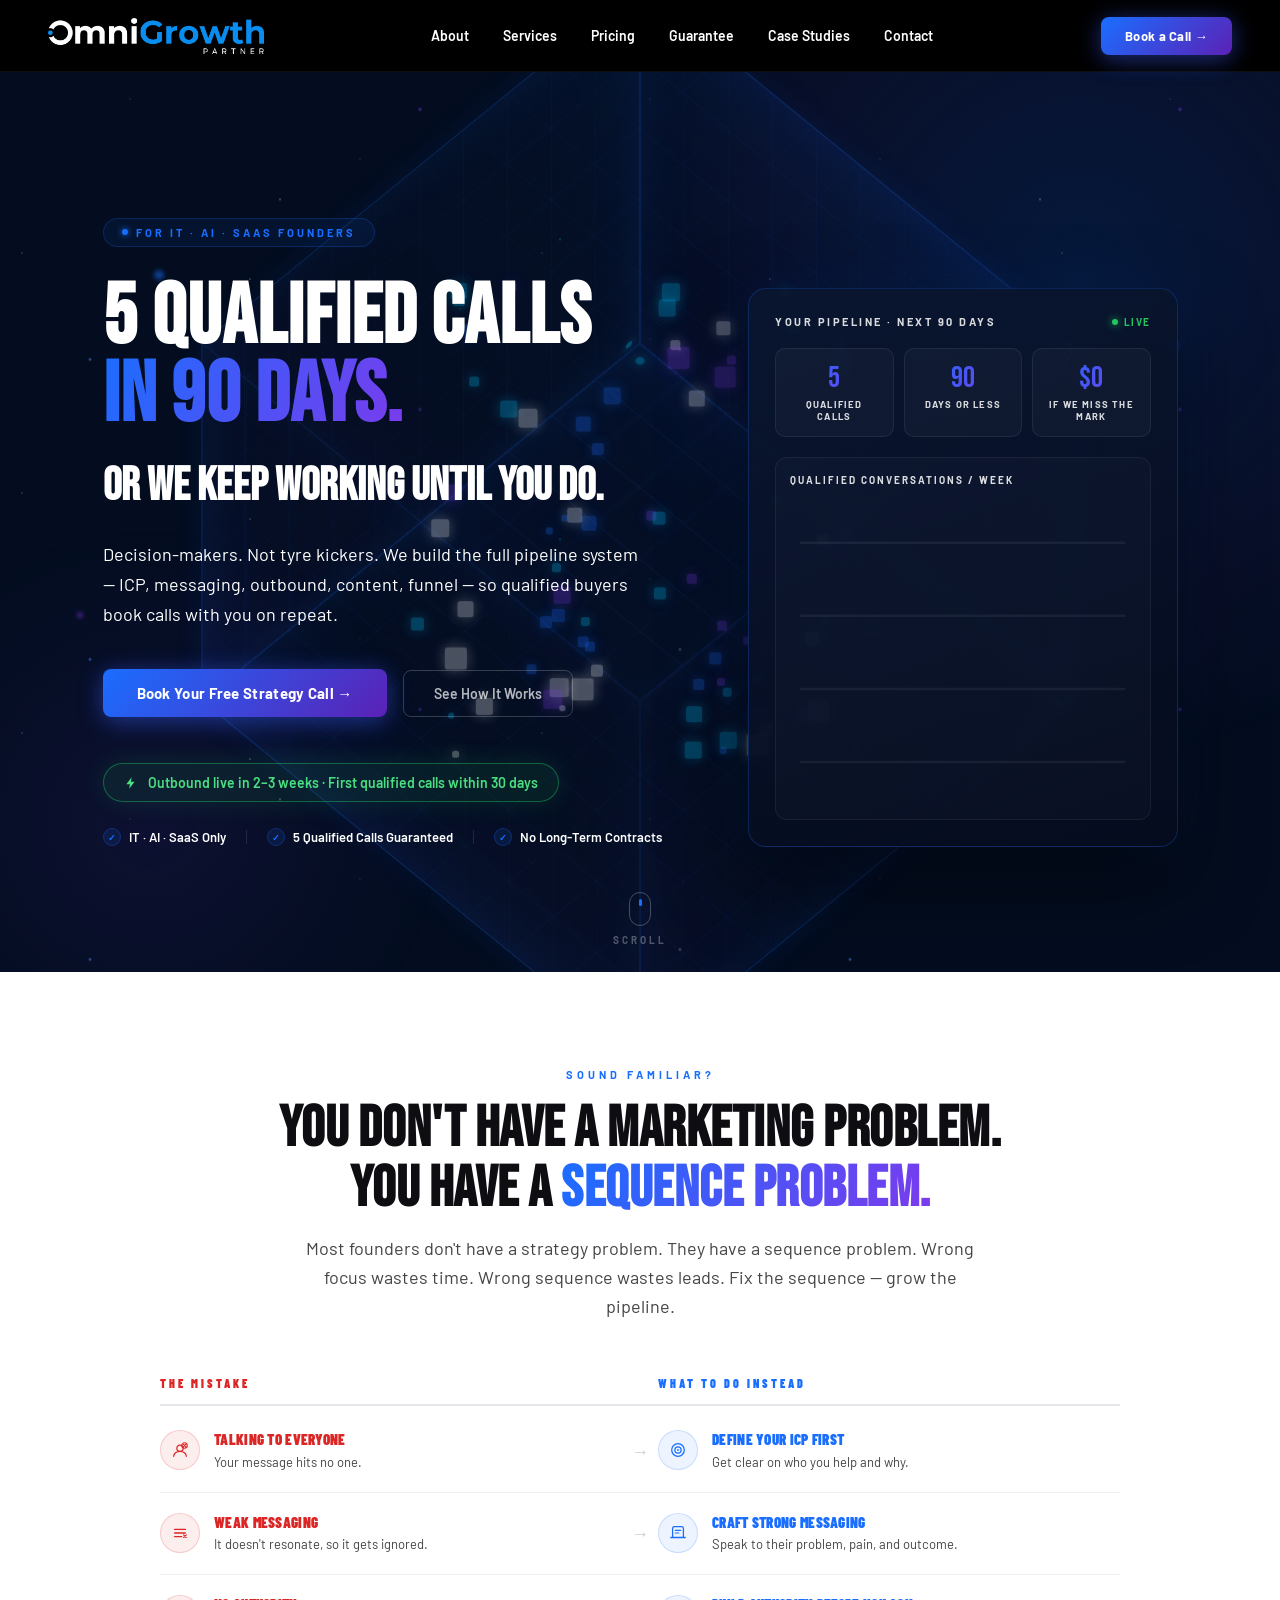
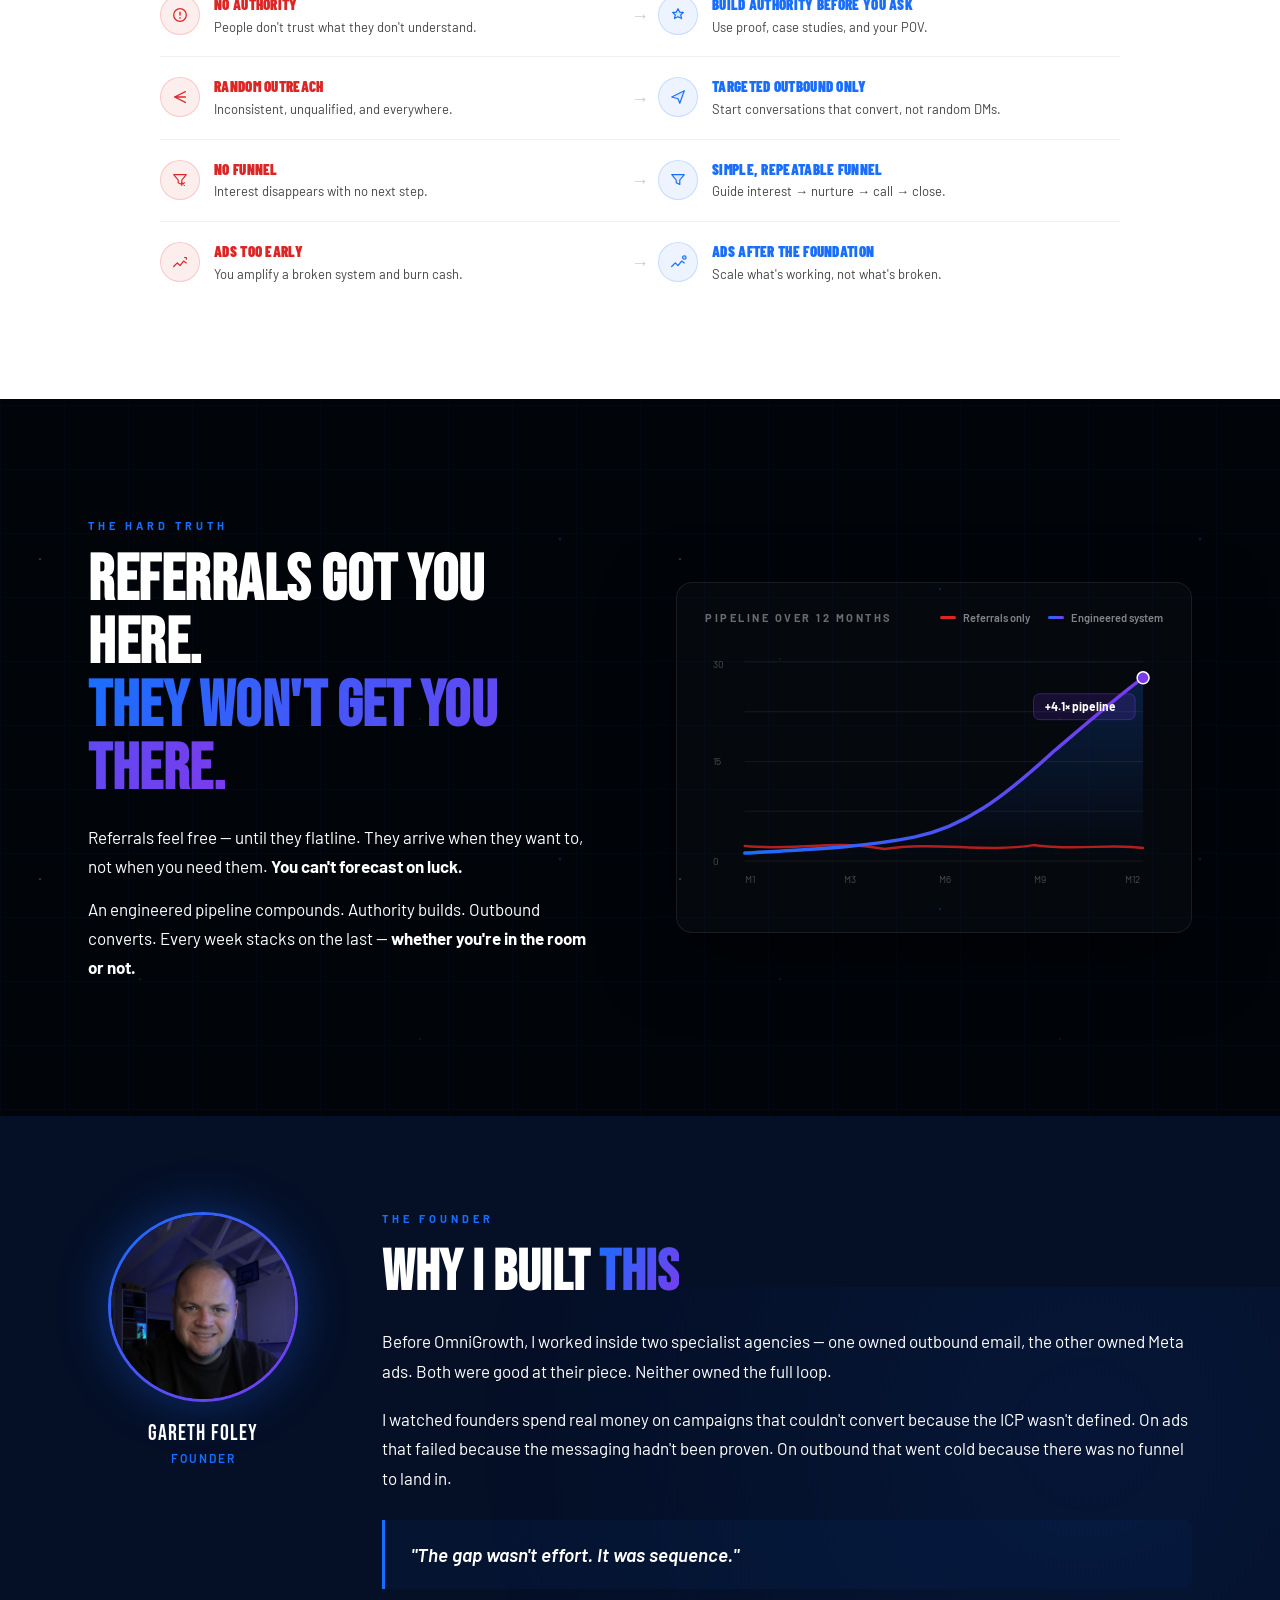
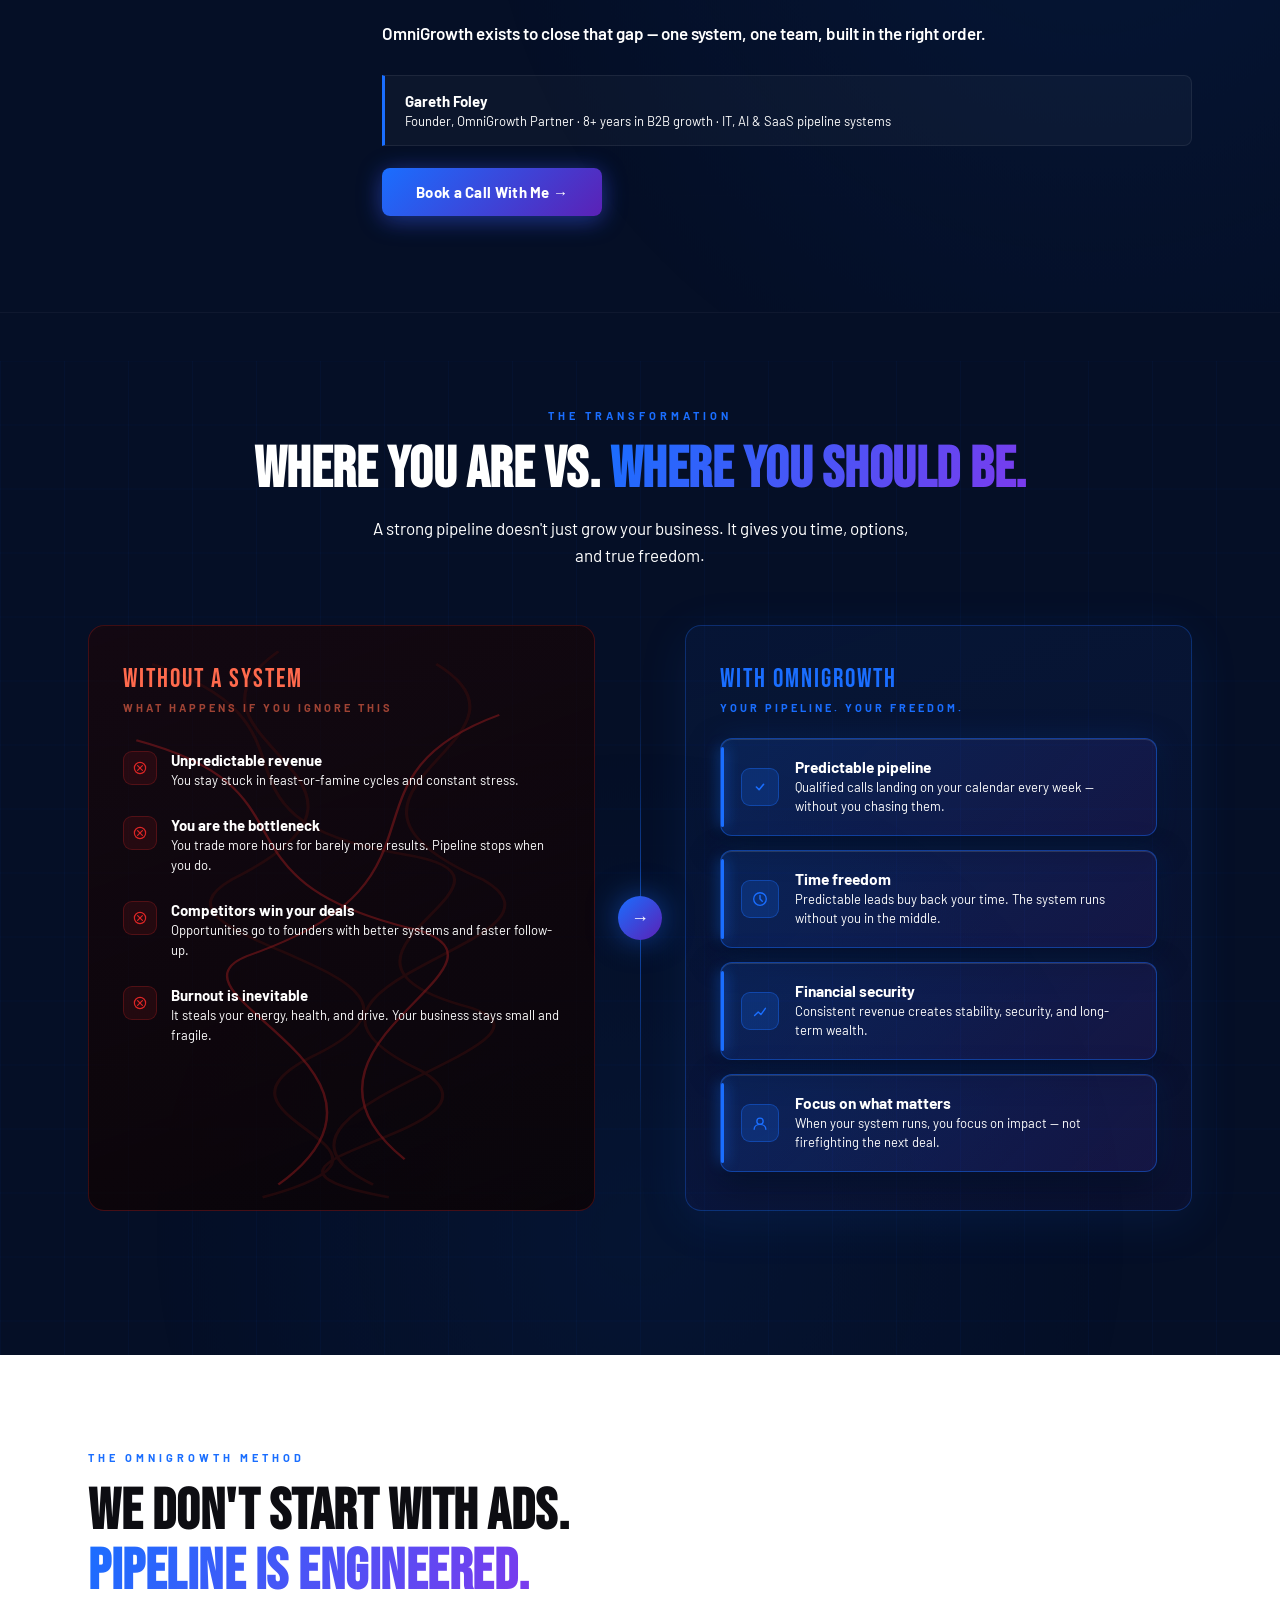
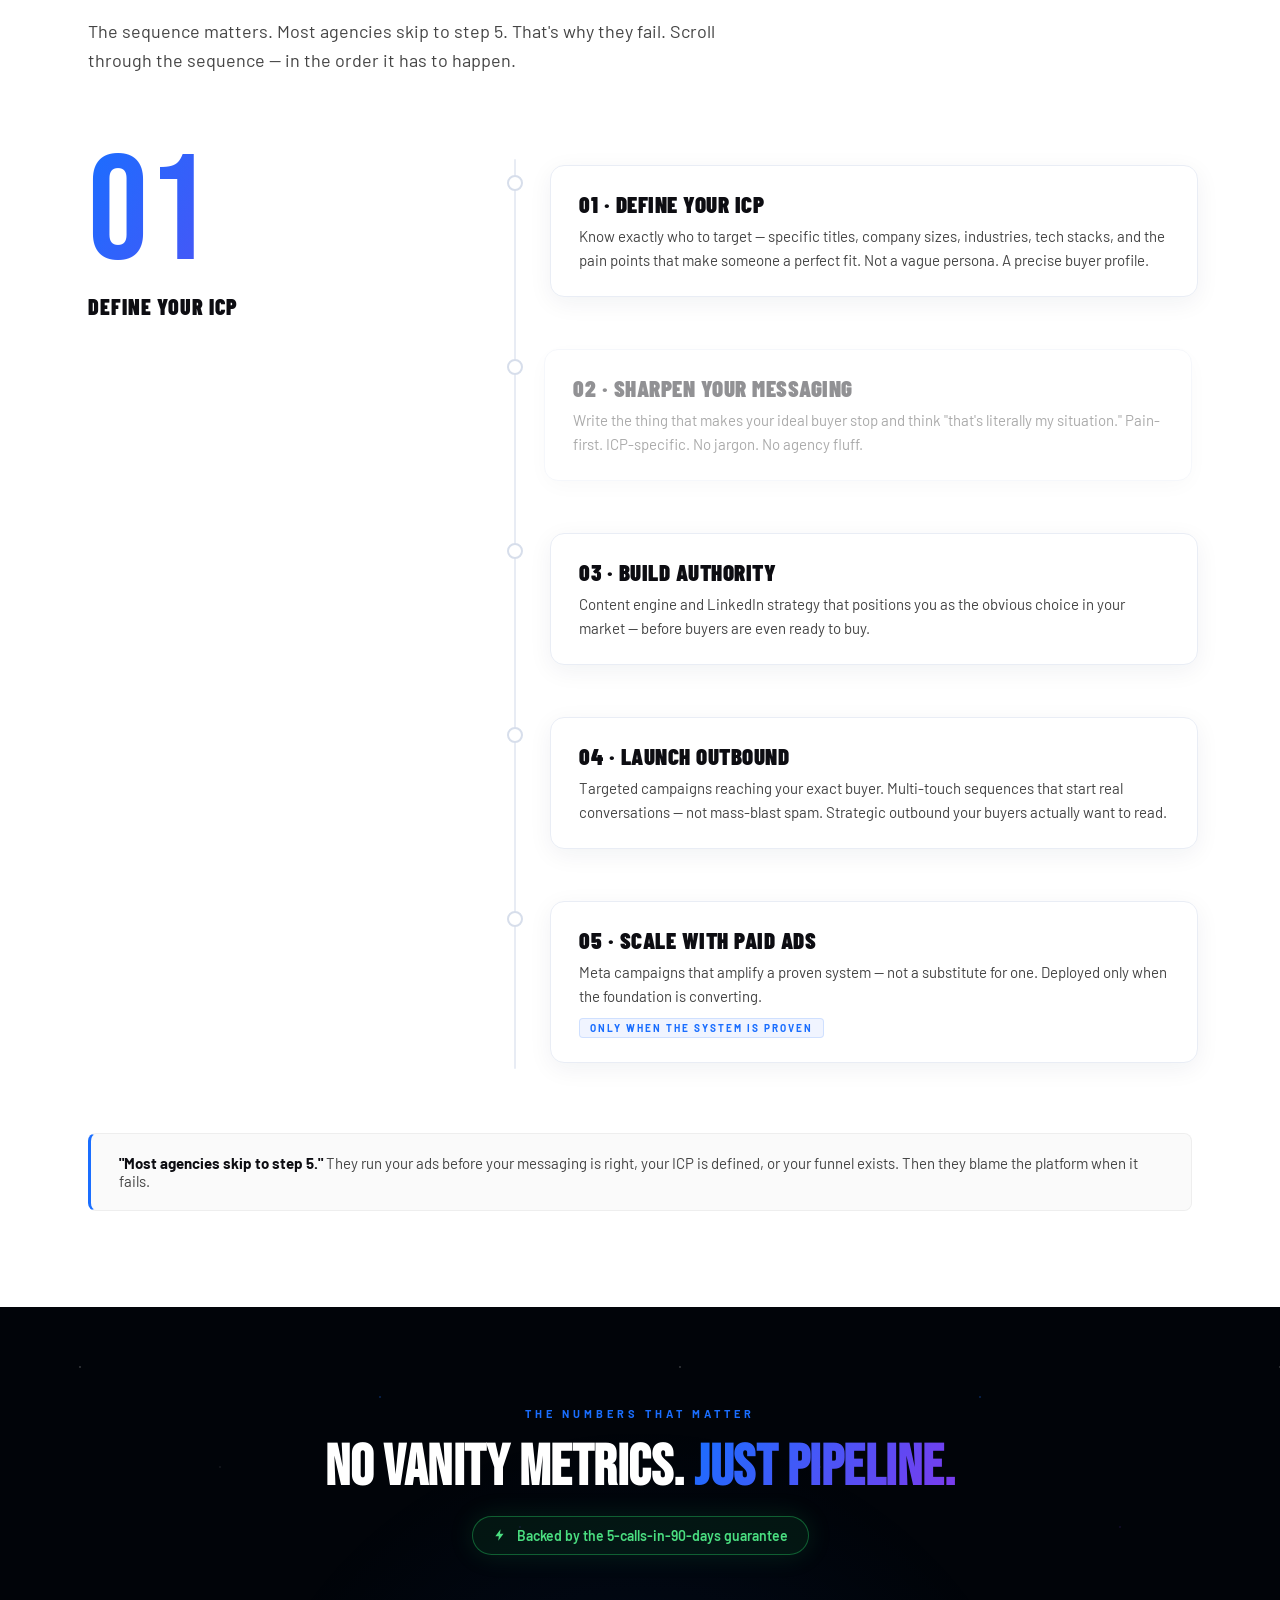
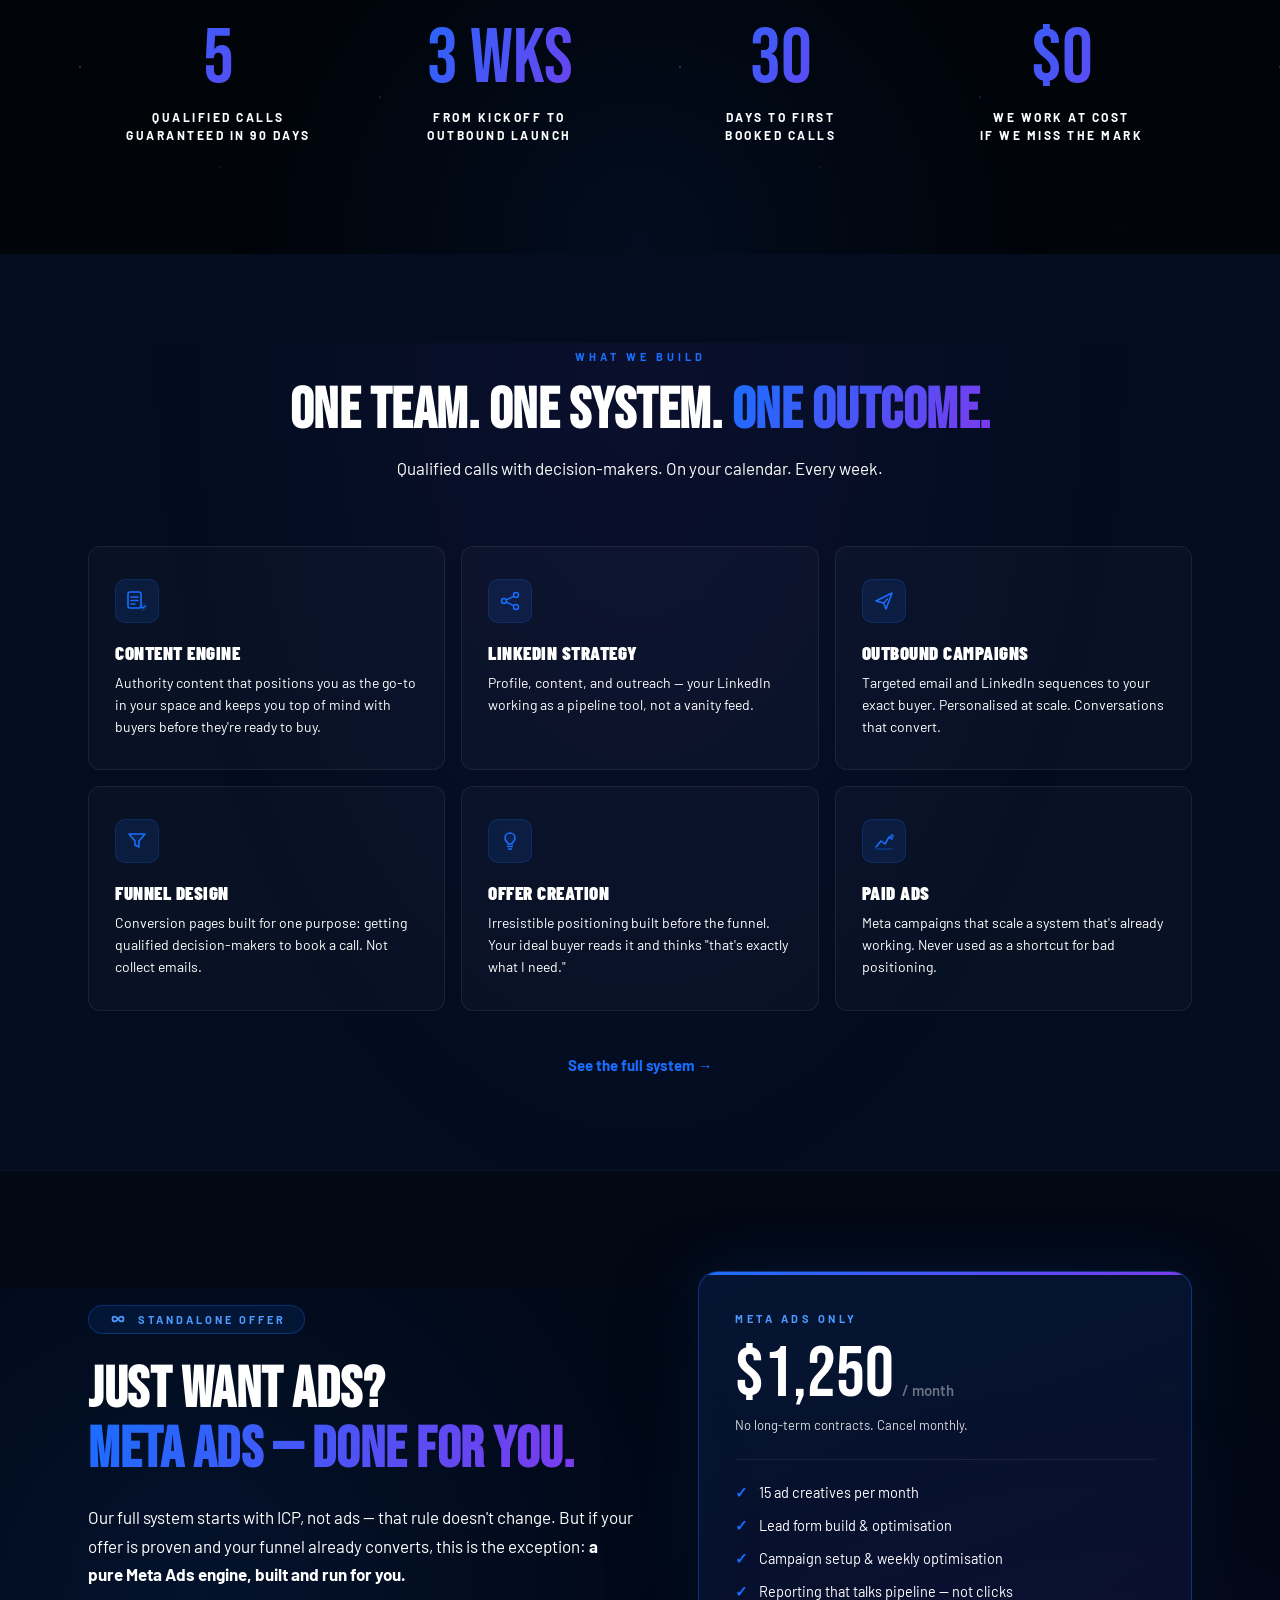
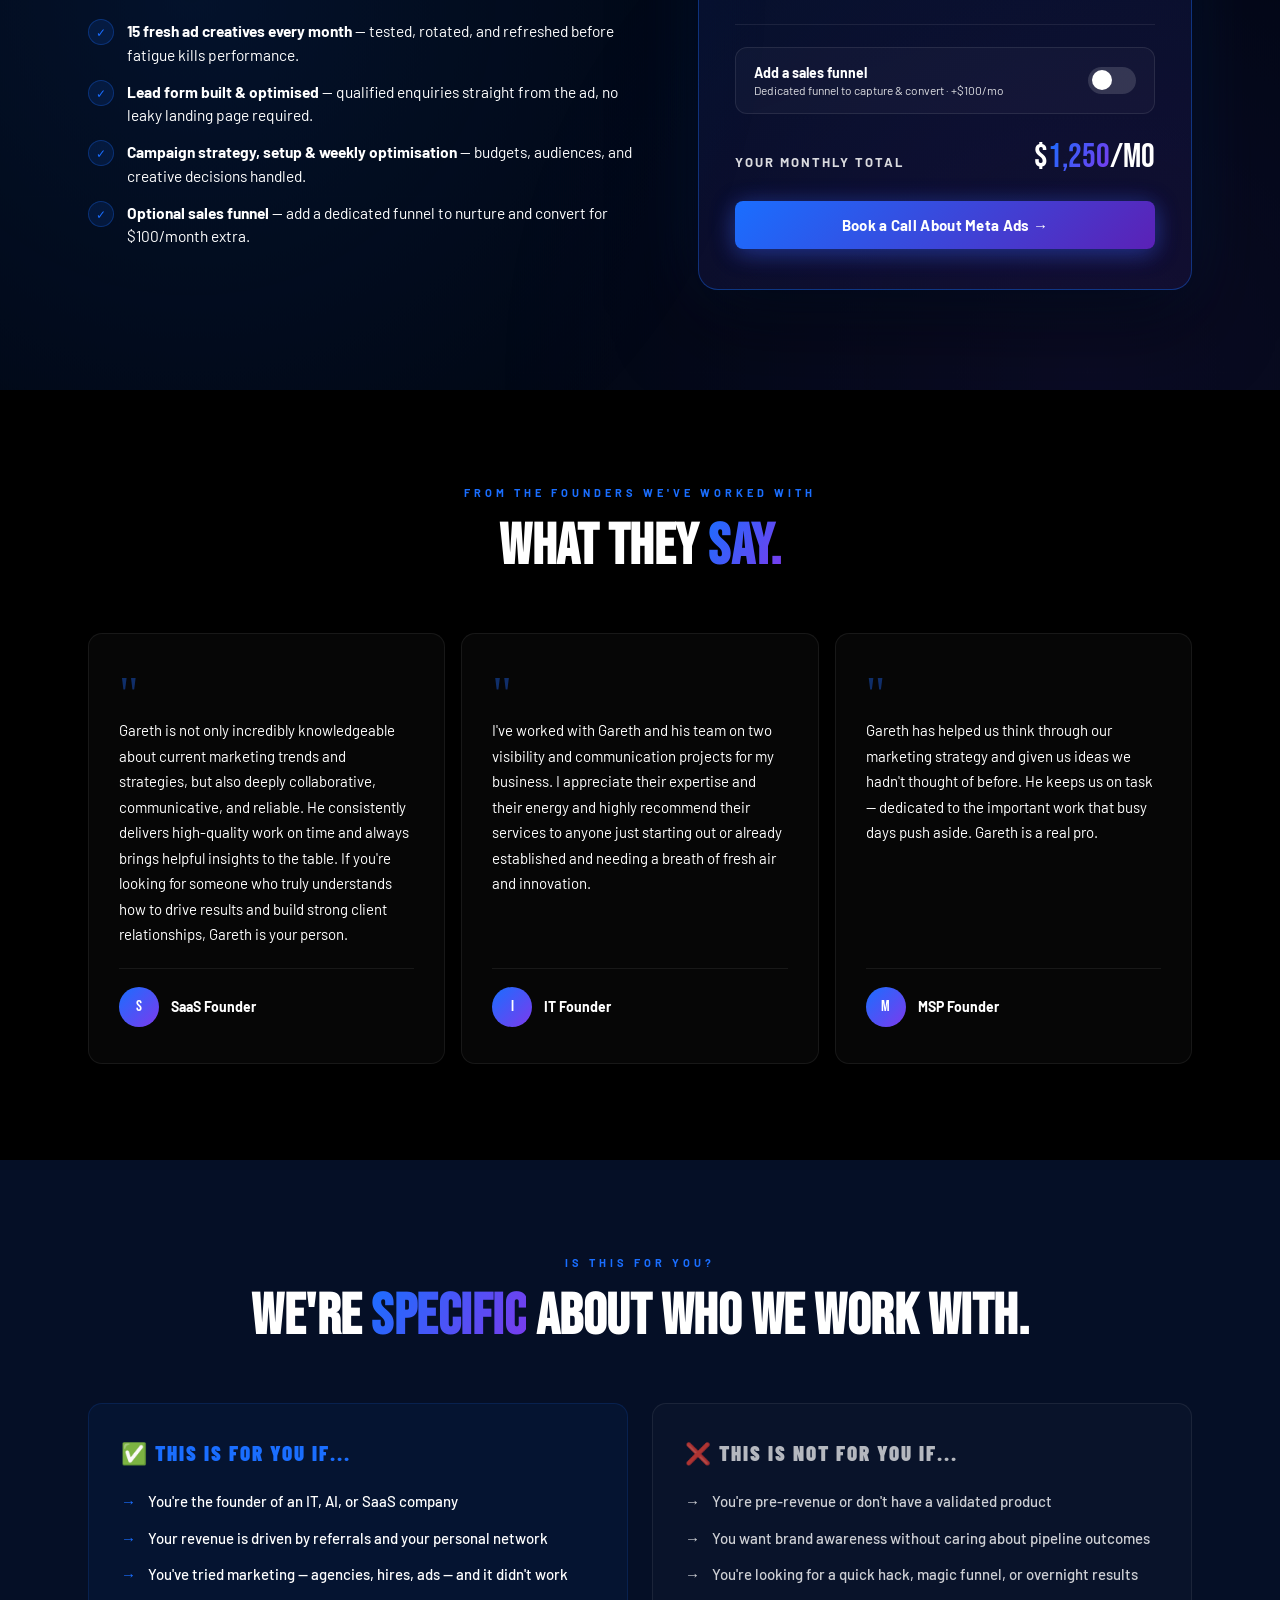
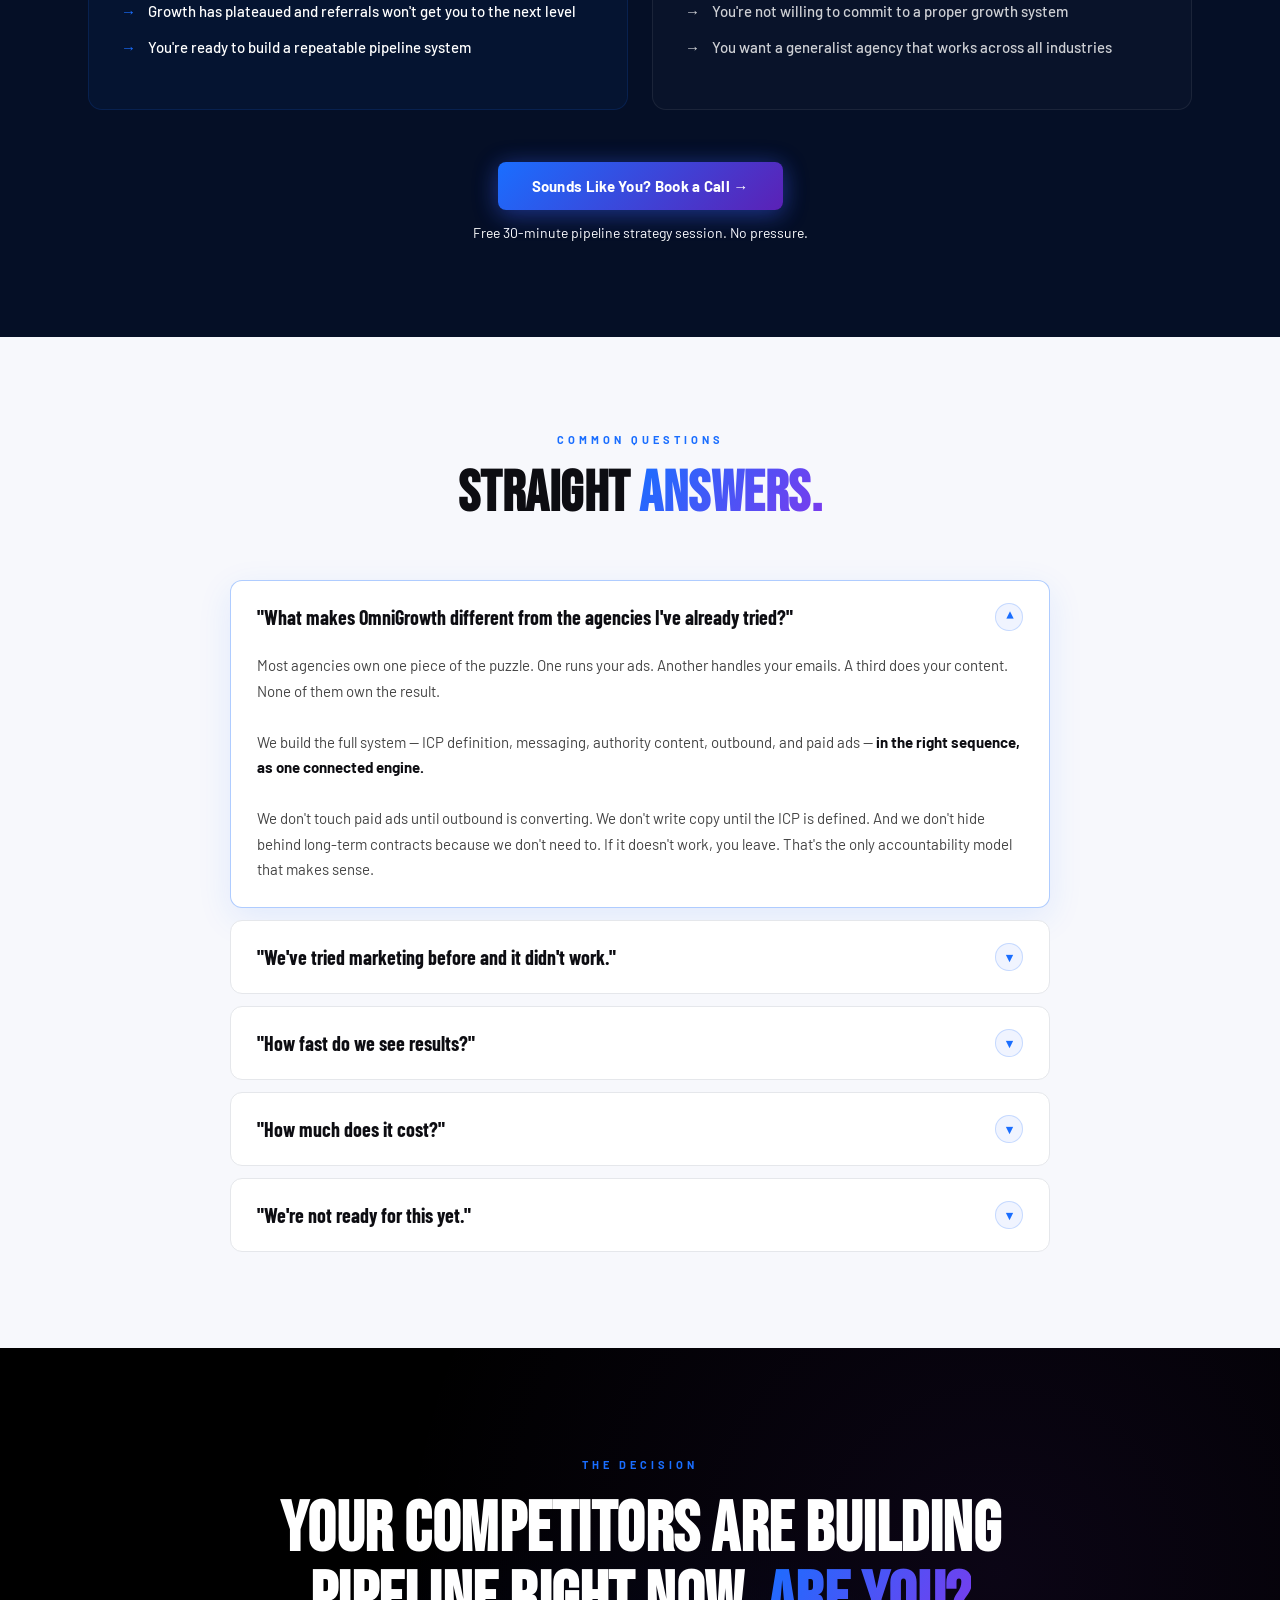
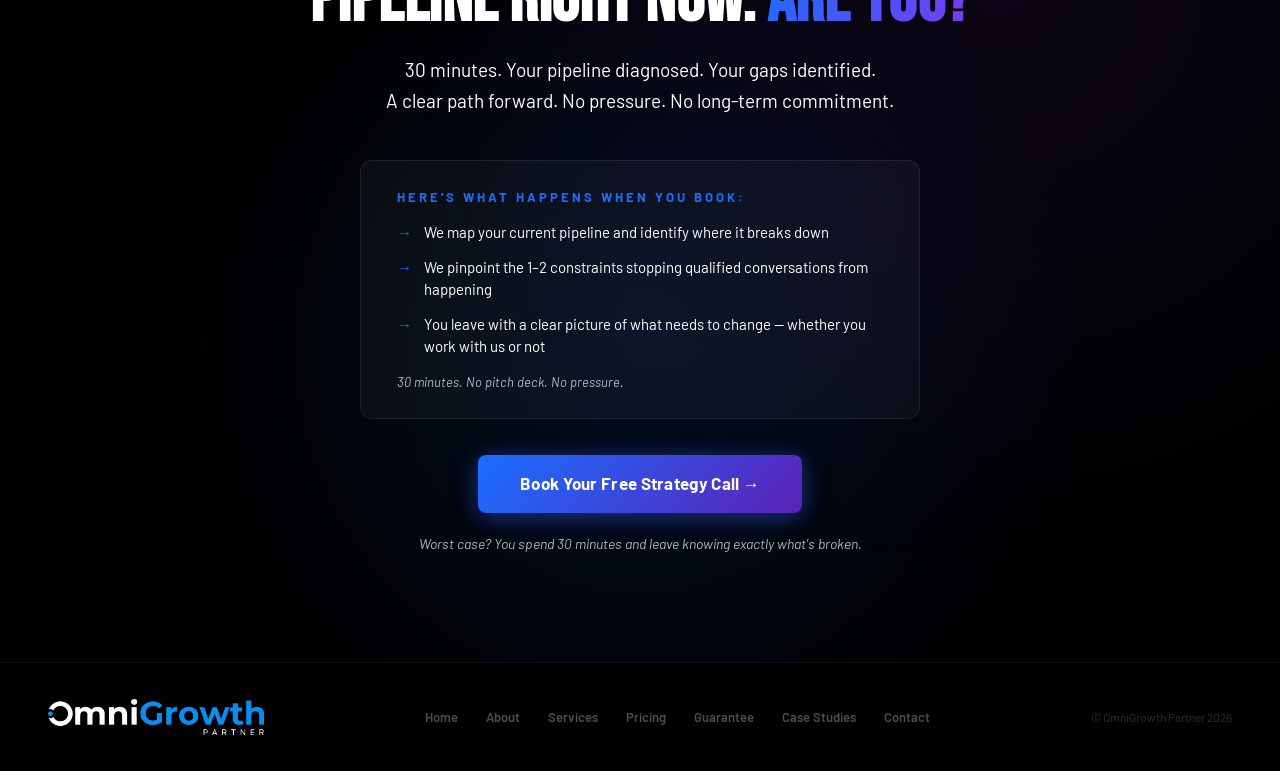
==== commit b3e17629: "Add files via upload" ====
--- a/index.html
+++ b/index.html
@@ -145,7 +145,8 @@
           <a href="https://calendly.com/gareth-omnigrowthpartner/30min" target="_blank" rel="noopener" class="btn-primary">Book Your Free Strategy Call →</a>
           <a href="#system" class="btn-outline">See How It Works</a>
         </div>
-        <div class="hero-trust rv in d4">
+        <div class="rv in d4" style="margin-bottom:26px;"><span class="gpill"><svg width="14" height="14" viewBox="0 0 24 24" fill="none"><path d="M13 2L4 14h6l-1 8 9-12h-6l1-8z" fill="#4ade80"/></svg>Outbound live in 2&ndash;3 weeks &middot; First qualified calls within 30 days</span></div>
+        <div class="hero-trust rv in d5">
           <div class="trust-item"><div class="trust-check">✓</div> IT · AI · SaaS Only</div>
           <div class="trust-div"></div>
           <div class="trust-item"><div class="trust-check">✓</div> 5 Qualified Calls Guaranteed</div>
@@ -164,7 +165,7 @@
           <div class="dash-stats">
             <div class="dash-stat"><div class="dash-stat-num grad"><em class="count" data-to="5">0</em></div><div class="dash-stat-lbl">Qualified Calls</div></div>
             <div class="dash-stat"><div class="dash-stat-num grad"><em class="count" data-to="90">0</em></div><div class="dash-stat-lbl">Days or Less</div></div>
-            <div class="dash-stat"><div class="dash-stat-num grad" style="font-size:21px;line-height:30px;">At Cost</div><div class="dash-stat-lbl">If We Miss The Mark</div></div>
+            <div class="dash-stat"><div class="dash-stat-num grad">$<em class="count" data-from="2500" data-to="0">2,500</em></div><div class="dash-stat-lbl">If We Miss The Mark</div></div>
           </div>
           <div class="dash-chart">
             <div class="dash-chart-lbl">Qualified Conversations / Week</div>
@@ -437,11 +438,12 @@
   <div class="container">
     <span class="label-tag rv" style="text-align:center;">The Numbers That Matter</span>
     <h2 class="section-headline rv d1">No Vanity Metrics. <span class="grad">Just Pipeline.</span></h2>
+    <div class="rv d2" style="margin-top:18px;"><span class="gpill"><svg width="14" height="14" viewBox="0 0 24 24" fill="none"><path d="M13 2L4 14h6l-1 8 9-12h-6l1-8z" fill="#4ade80"/></svg>Backed by the 5-calls-in-90-days guarantee</span></div>
     <div class="stats-grid">
       <div class="stat-cell rv d1"><div class="stat-num"><em class="count" data-to="5" style="font-style:normal;">0</em></div><div class="stat-lbl">Qualified calls<br>guaranteed in 90 days</div></div>
       <div class="stat-cell rv d2"><div class="stat-num"><em class="count" data-to="3" style="font-style:normal;">0</em> wks</div><div class="stat-lbl">From kickoff to<br>outbound launch</div></div>
       <div class="stat-cell rv d3"><div class="stat-num"><em class="count" data-to="30" style="font-style:normal;">0</em></div><div class="stat-lbl">Days to first<br>booked calls</div></div>
-      <div class="stat-cell rv d4"><div class="stat-num" style="font-size:clamp(38px,4vw,60px);padding-top:14px;">At Cost</div><div class="stat-lbl">We work at cost<br>if we miss the mark</div></div>
+      <div class="stat-cell rv d4"><div class="stat-num">$<em class="count" data-from="2500" data-to="0" style="font-style:normal;">2,500</em></div><div class="stat-lbl">We work at cost<br>if we miss the mark</div></div>
     </div>
   </div>
 </section>
--- a/styles.css
+++ b/styles.css
@@ -566,3 +566,26 @@
   .beliefs-grid,.tier-grid,.compare-grid,.g-cond-grid{grid-template-columns:1fr}
   .g-numbers{grid-template-columns:repeat(3,1fr)}
 }
+
+
+/* ━━━ GREEN CALLOUTS ━━━ */
+.gpill{display:inline-flex;align-items:center;gap:10px;background:rgba(34,197,94,.09);border:1px solid rgba(34,197,94,.42);border-radius:100px;padding:10px 20px;font-size:14px;font-weight:600;color:#4ade80;box-shadow:0 0 26px rgba(34,197,94,.14)}
+.gpill svg{flex-shrink:0}
+.hl-green{color:#4ade80}
+
+/* ━━━ BUTTON ARROWS NEVER WRAP ━━━ */
+.btn-primary,.btn-outline,.tier-cta,.svc-link{white-space:nowrap}
+
+/* ━━━ HERO SUB-LINE ALWAYS ONE LINE ━━━ */
+.hero-headline .sub-line{font-size:min(.55em,5.8vw);white-space:nowrap}
+
+/* ━━━ MOBILE POLISH ━━━ */
+@media(max-width:860px){
+  header .btn-primary{display:none}
+  .btn-primary{font-size:14px;padding:14px 22px}
+  .sec-white,.sec-navy,.sec-offwhite,.problem,.system,.services,.proof,.who,.objections,.before-after,.founder,.meta-ads,.strip-flatline,.stats-band,.final-cta{padding:64px 0}
+  footer{flex-direction:column;align-items:center;text-align:center;gap:22px;padding:40px 24px}
+  .footer-nav{justify-content:center;gap:14px 22px}
+  .footer-copy{color:rgba(255,255,255,.45)}
+  .gpill{font-size:12.5px;padding:9px 16px}
+}
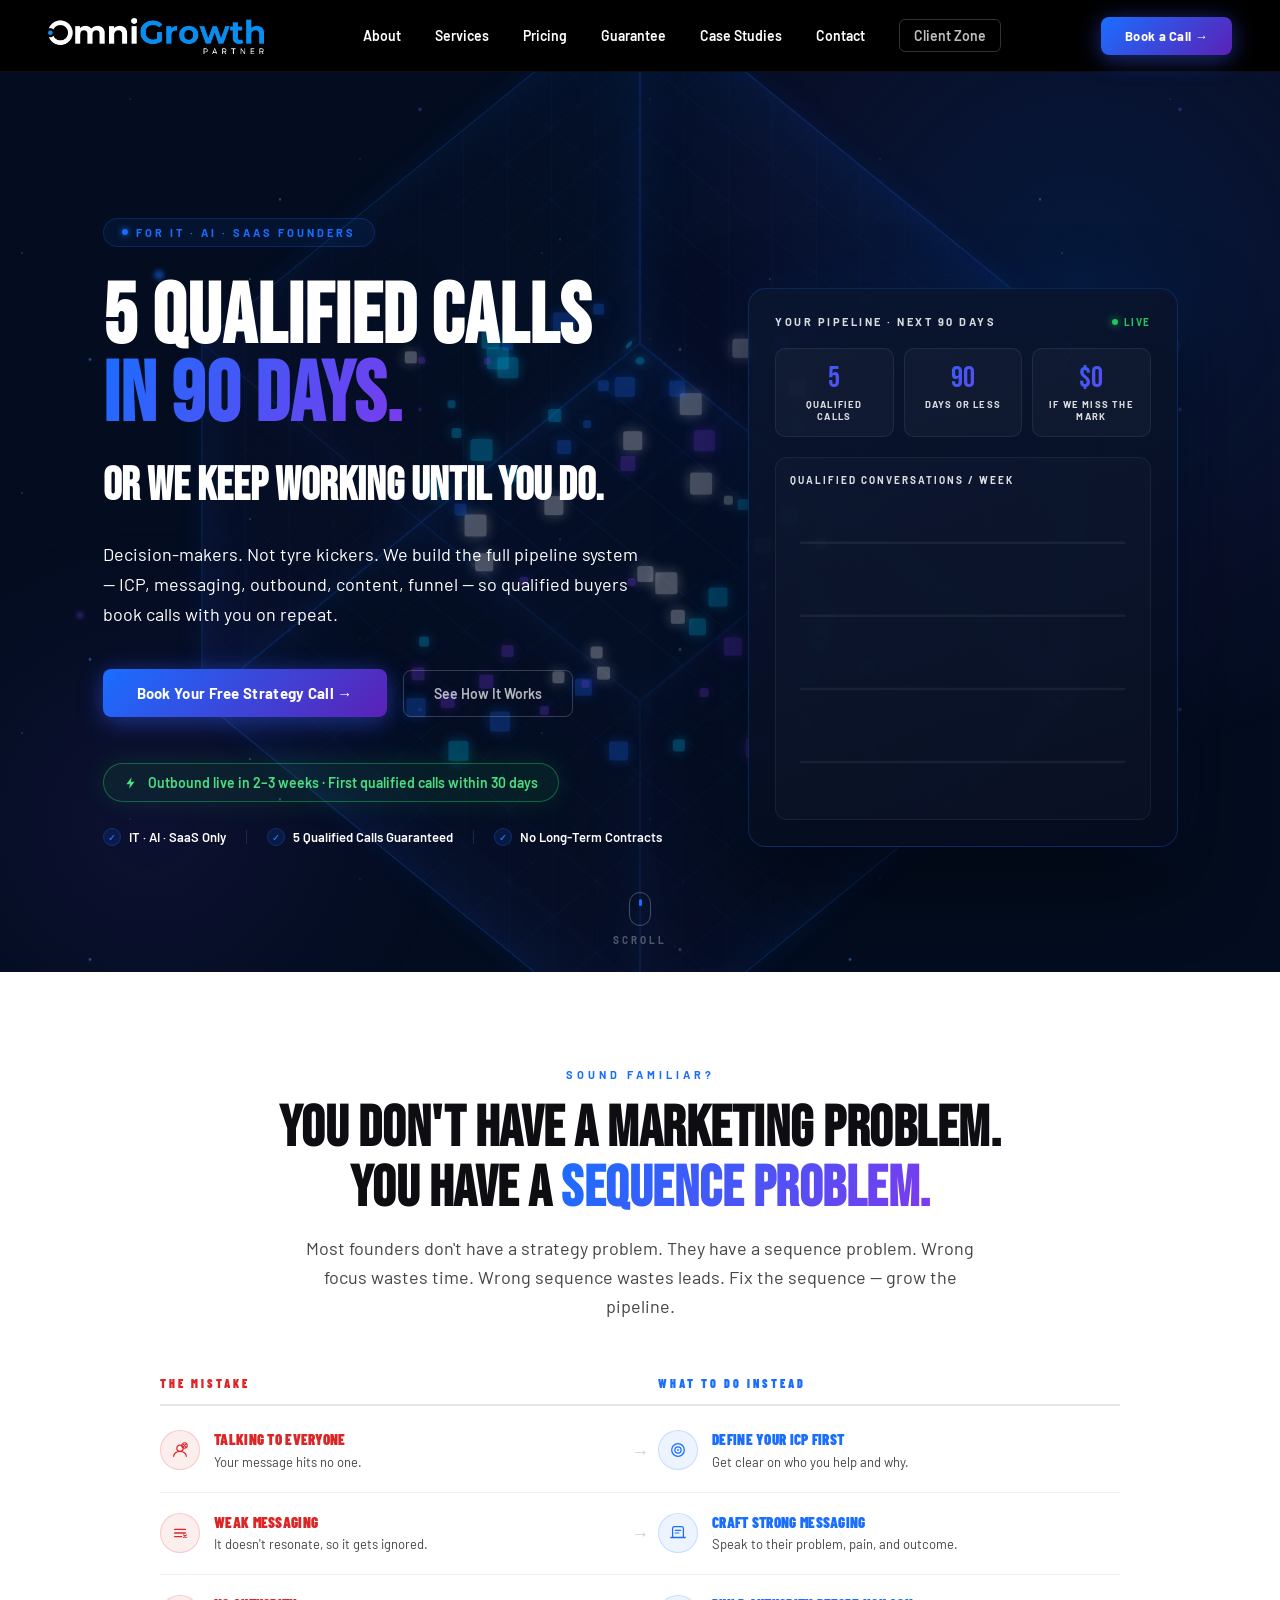
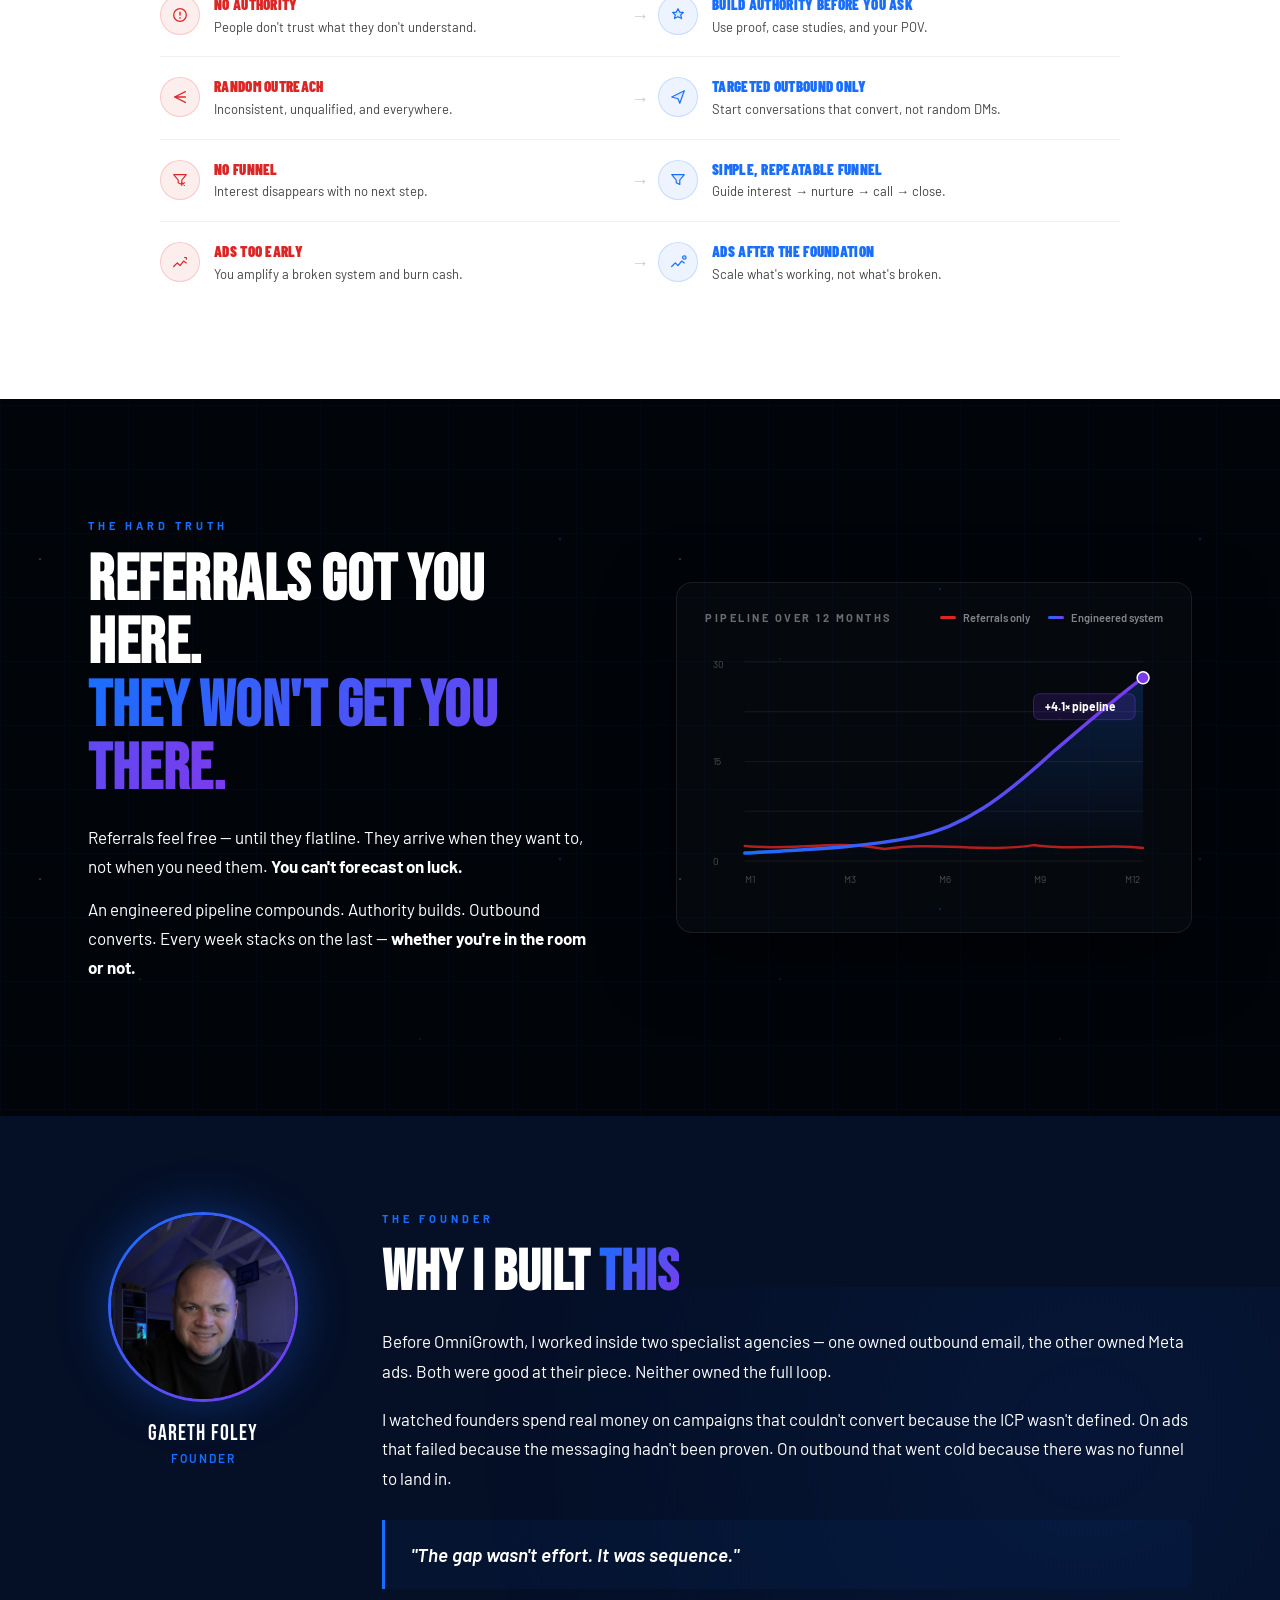
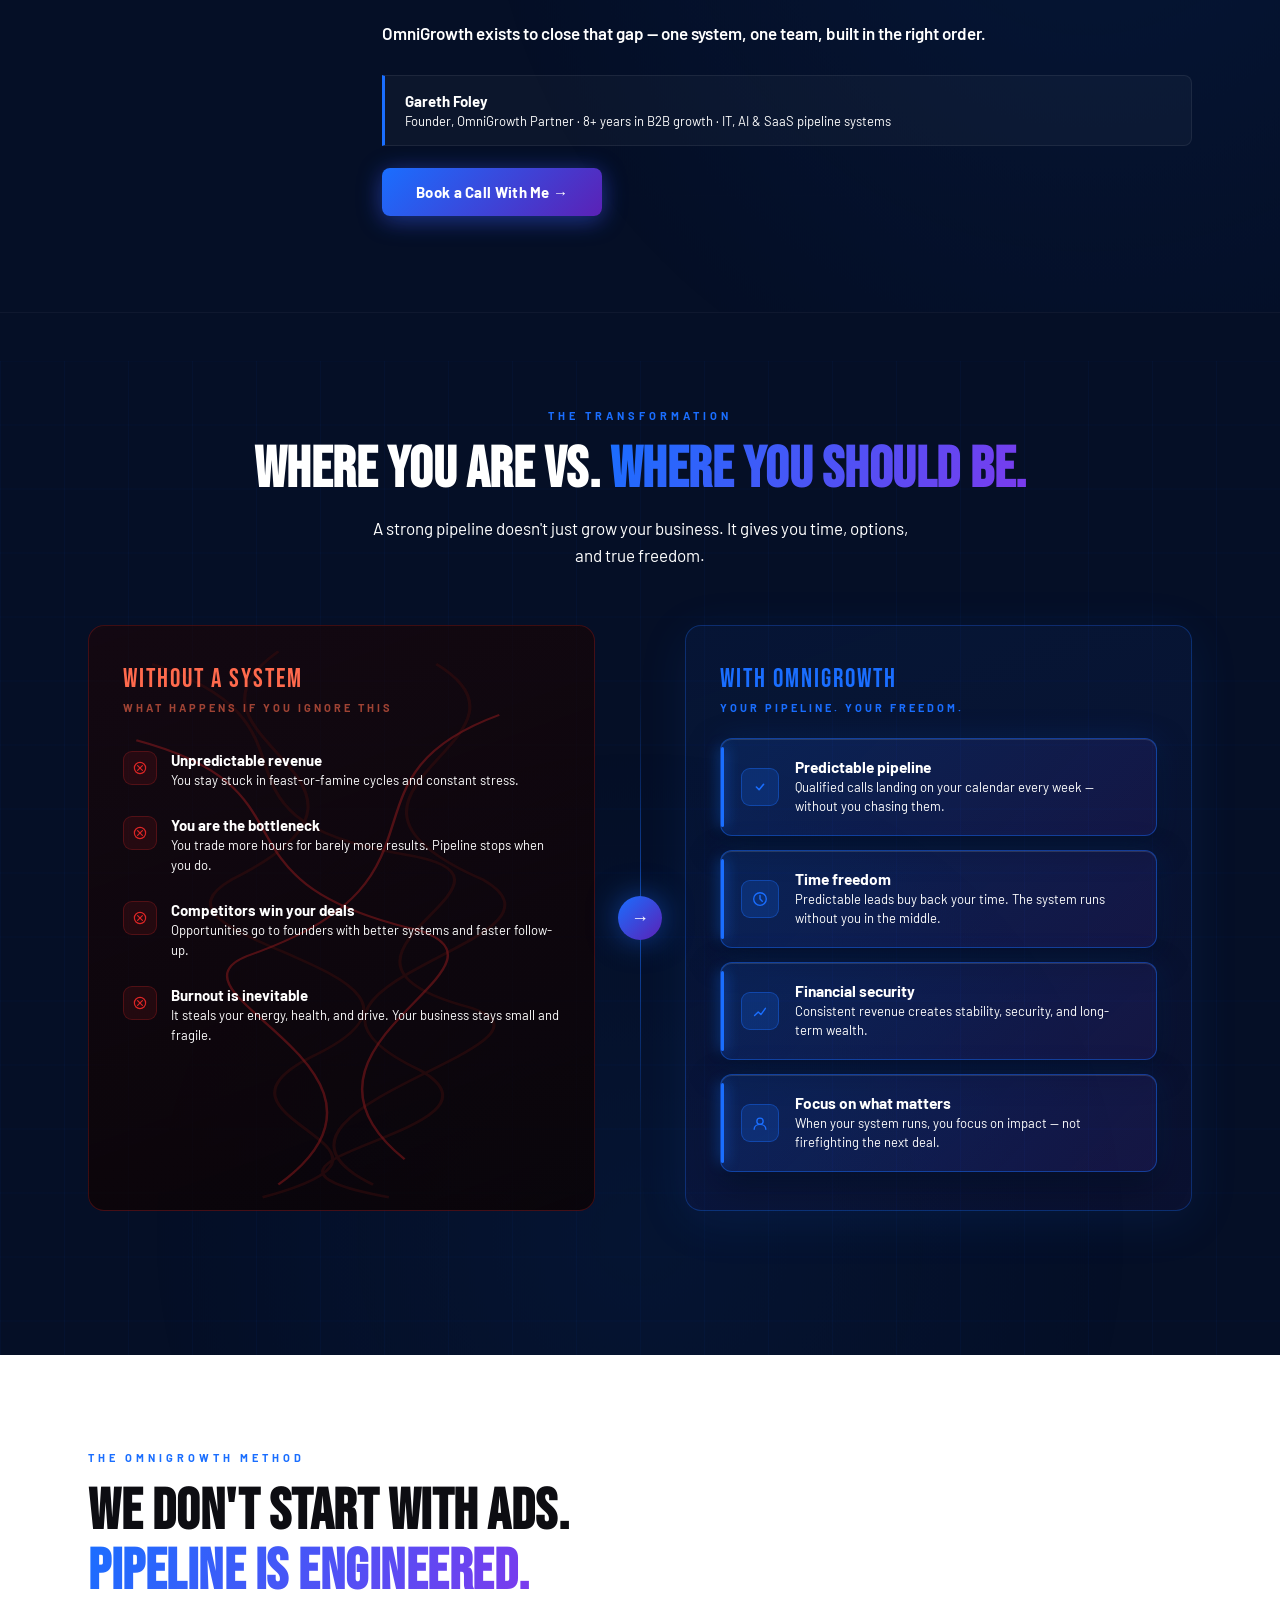
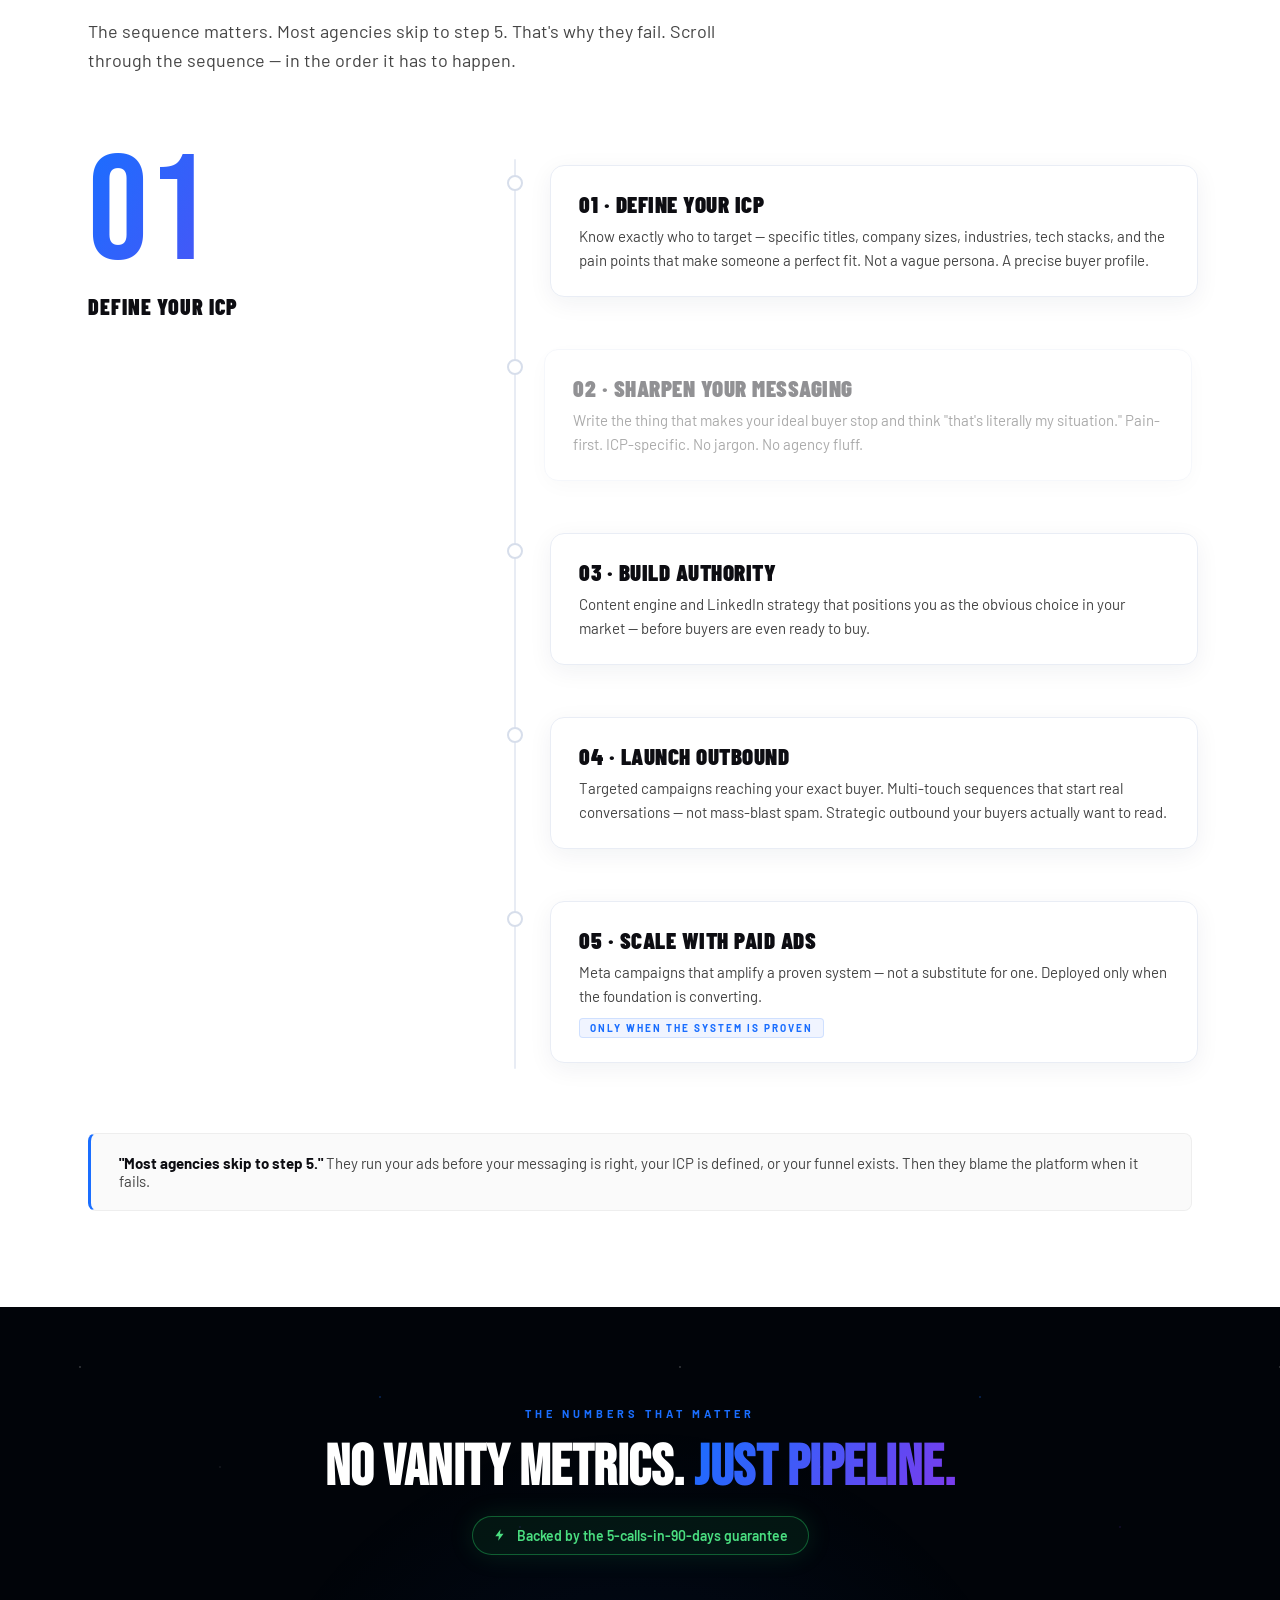
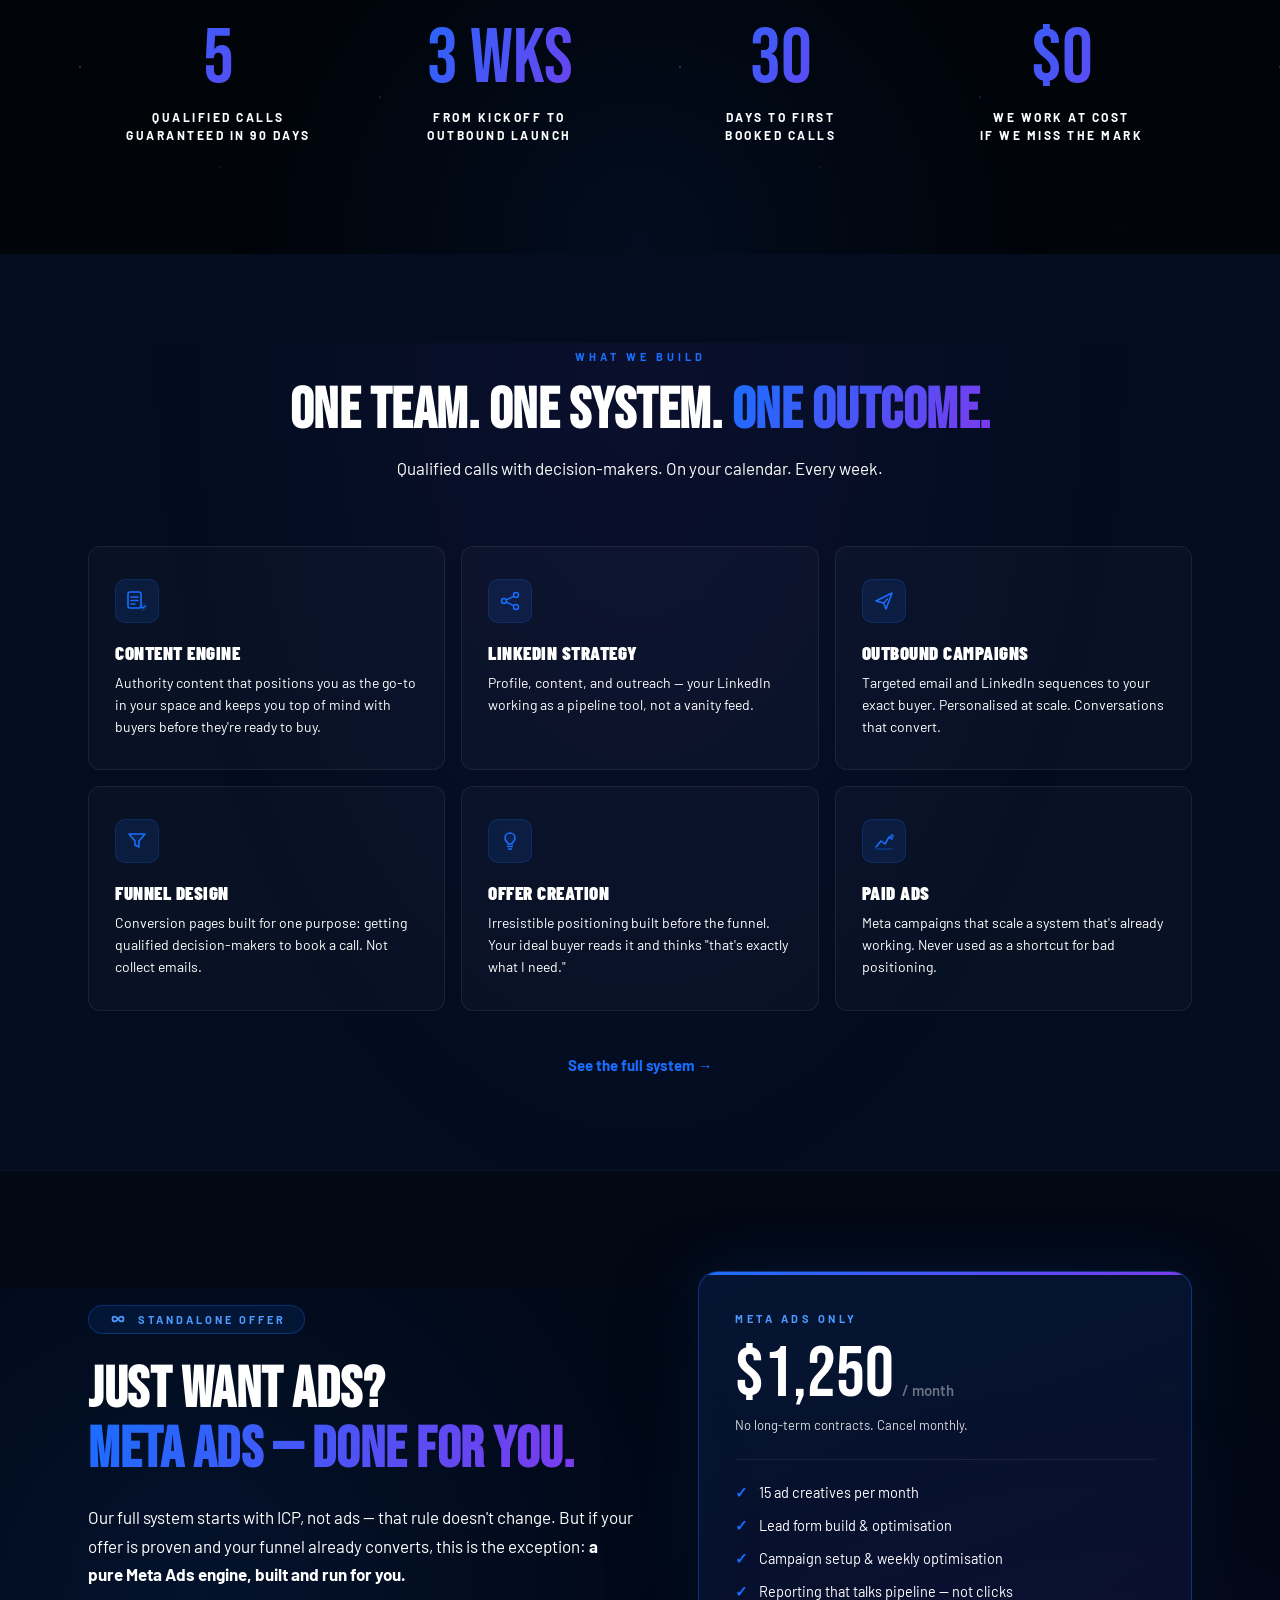
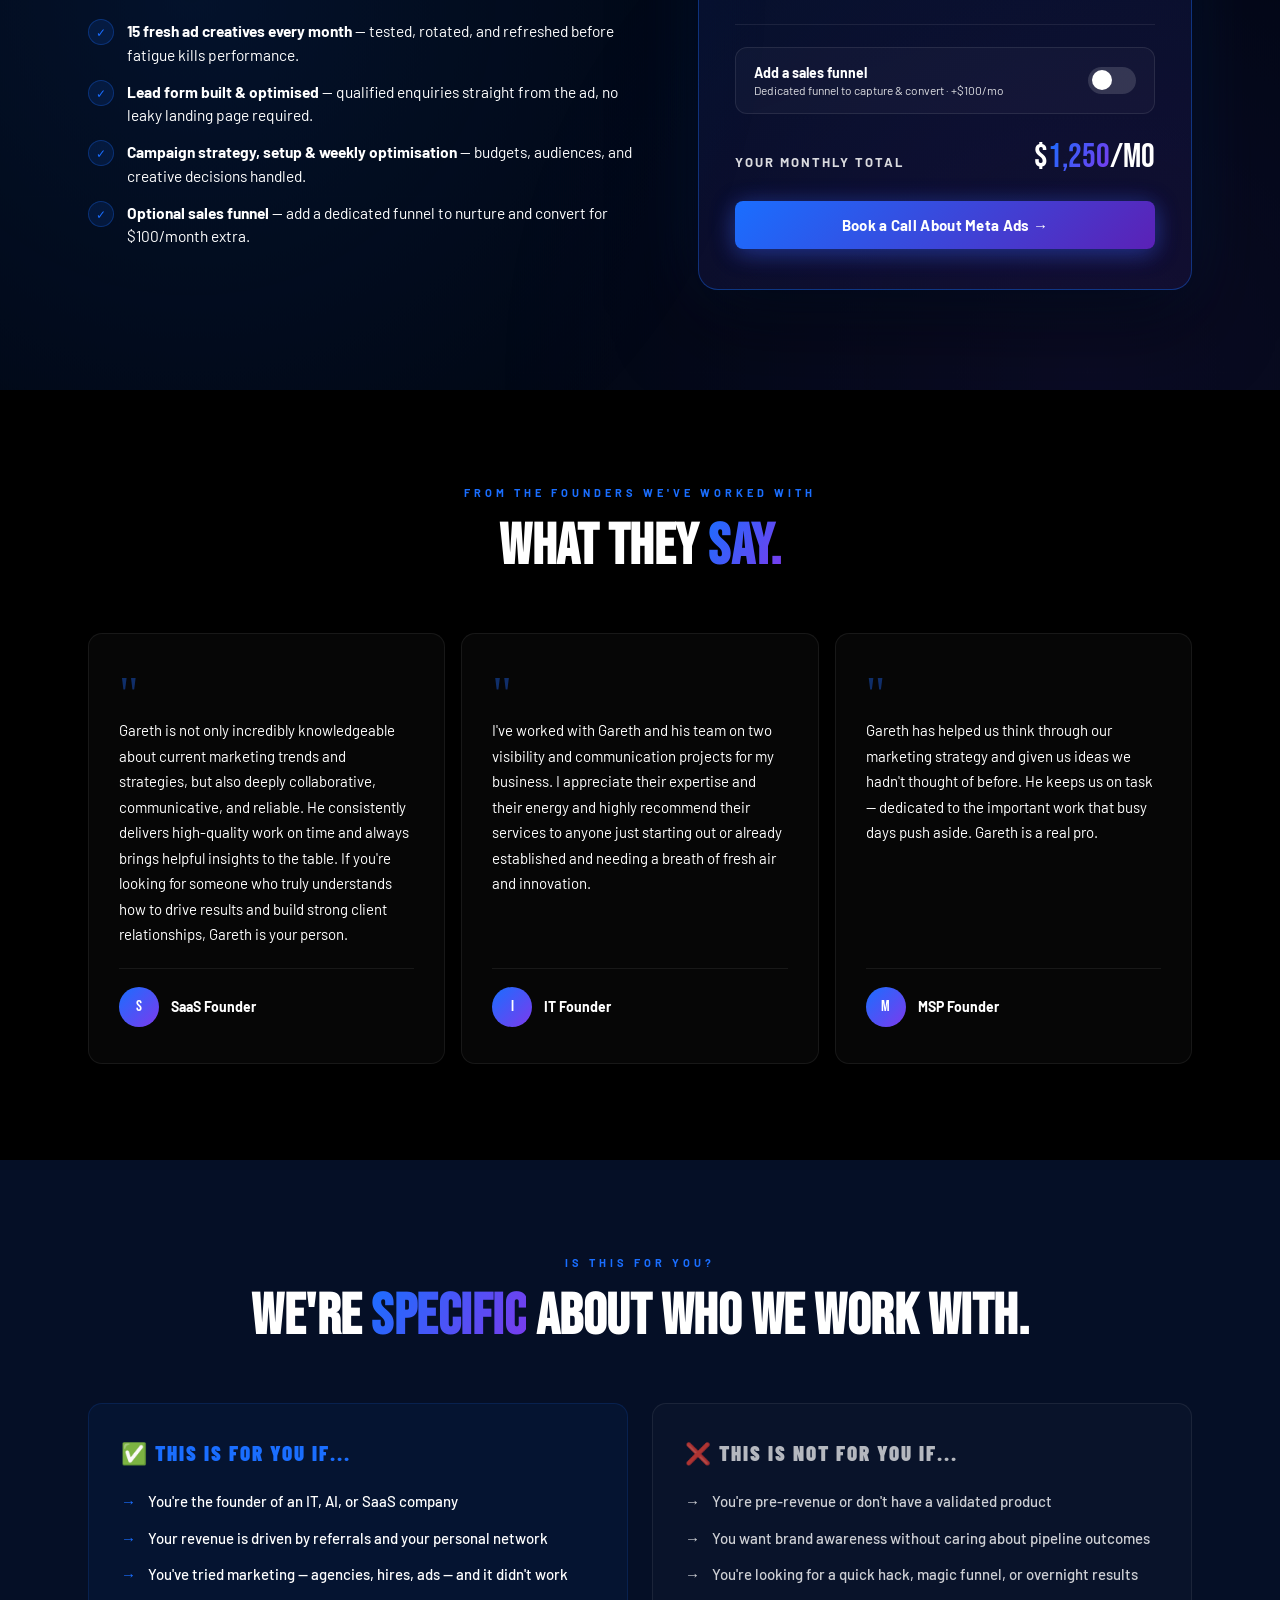
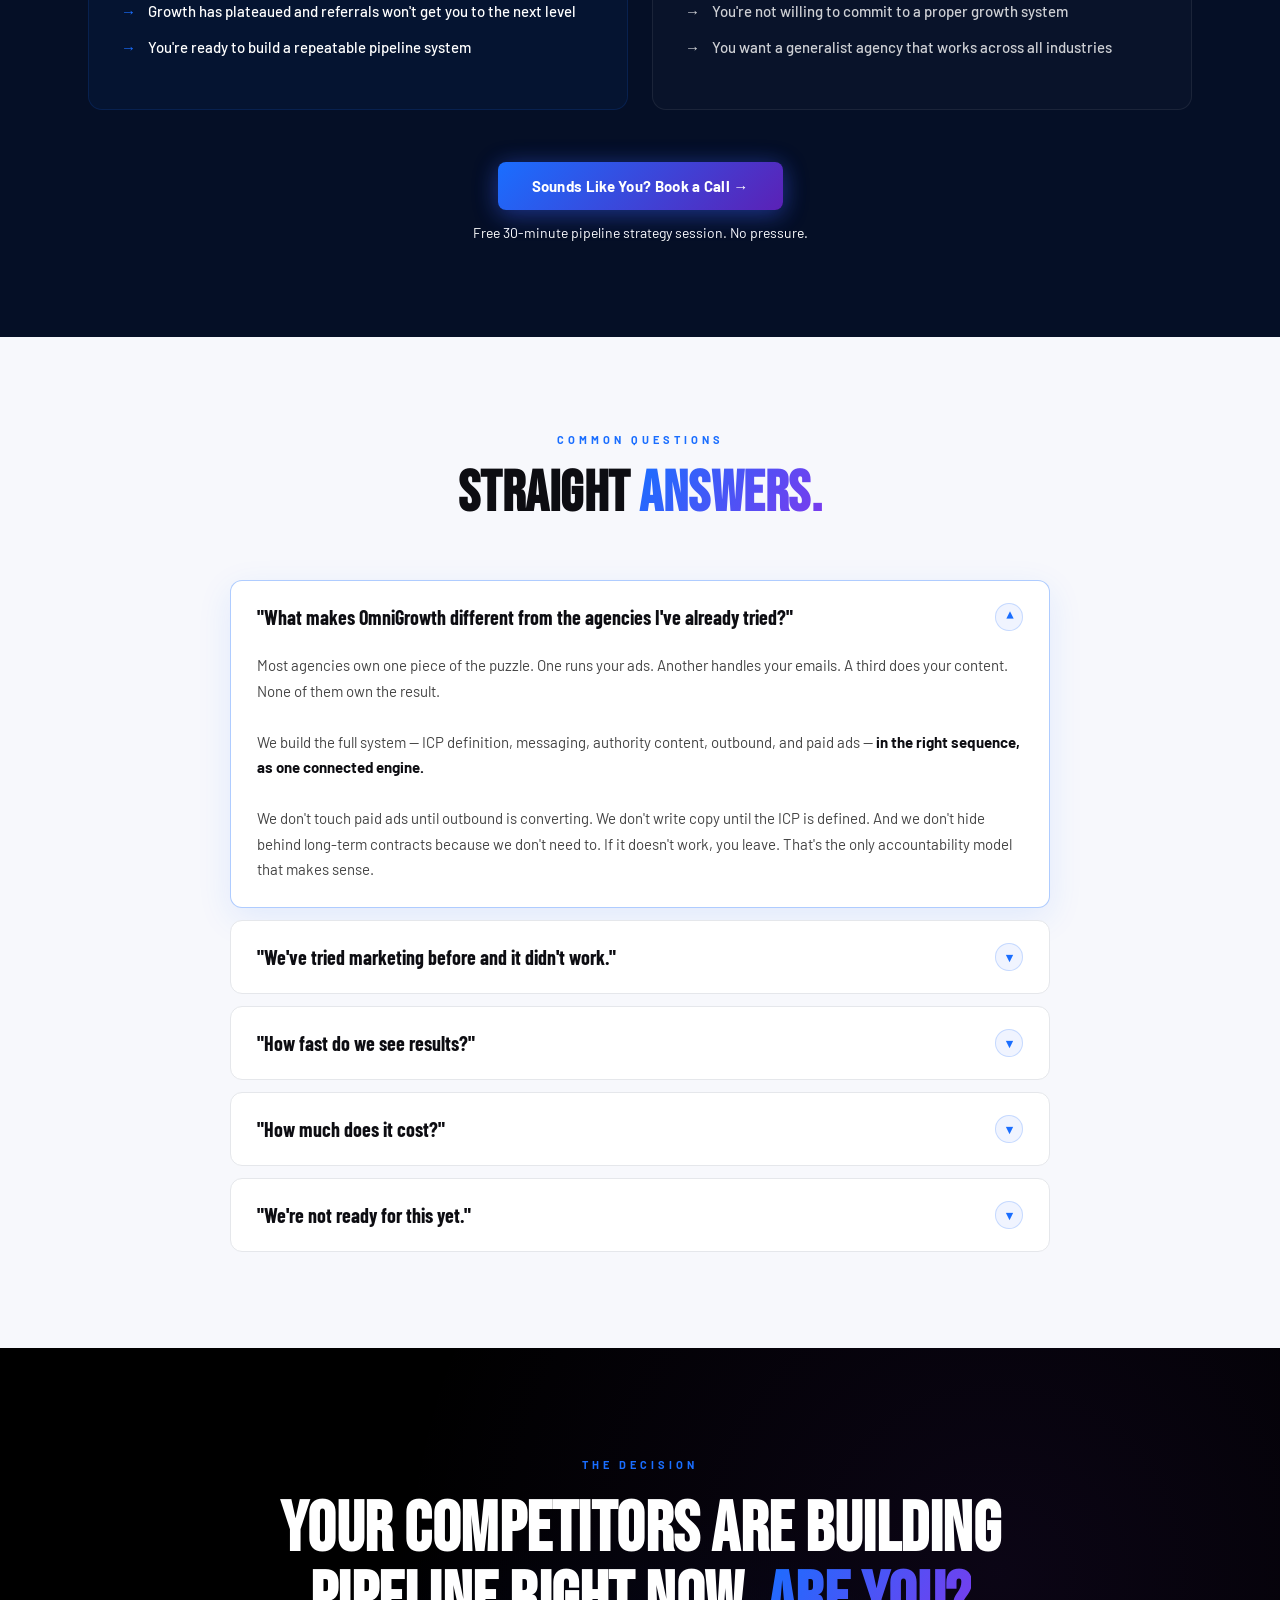
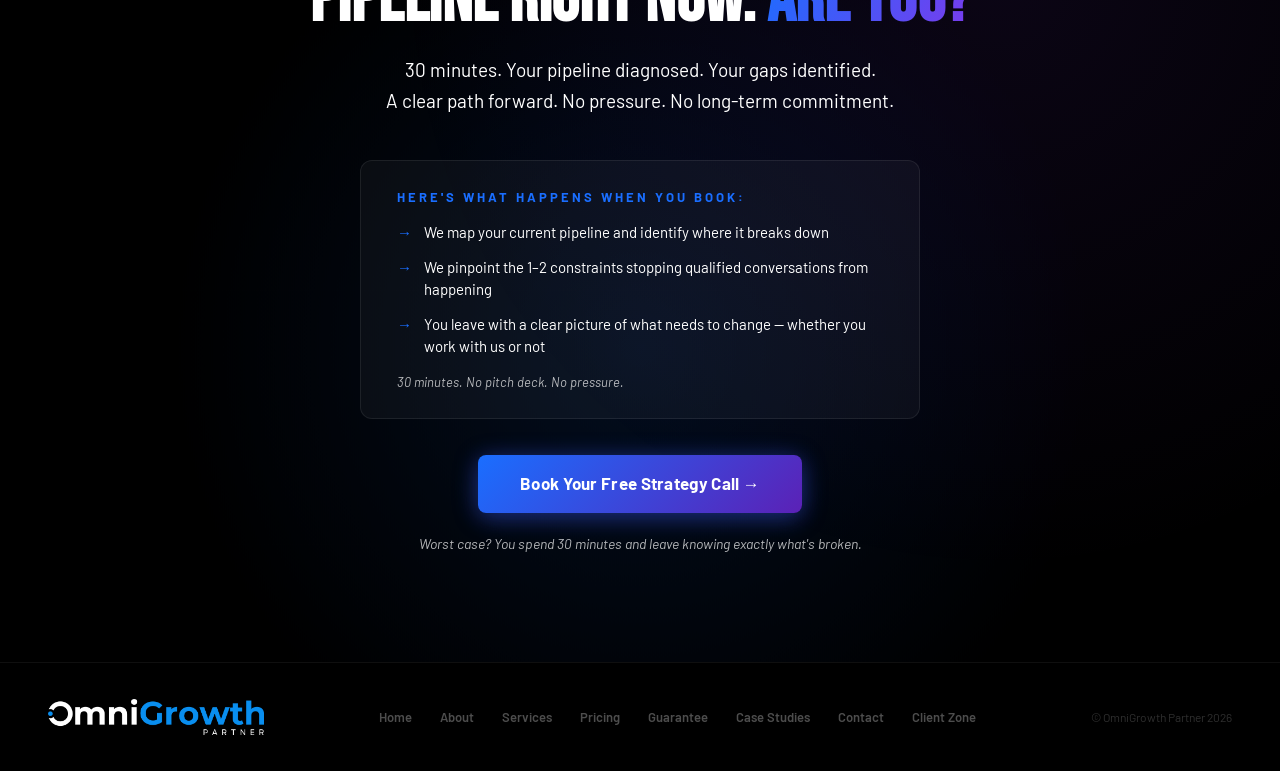
==== commit e54e31a1: "Add Client Zone link to nav and footer" ====
--- a/index.html
+++ b/index.html
@@ -26,6 +26,7 @@
     <a href="guarantee.html">Guarantee</a>
     <a href="case-studies.html">Case Studies</a>
     <a href="contact.html">Contact</a>
+    <a href="/clients/login.html" class="nav-client">Client Zone</a>
   </nav>
   <button class="nav-toggle" onclick="toggleNav()" aria-label="Menu"><span></span><span></span><span></span></button>
   <a href="https://calendly.com/gareth-omnigrowthpartner/30min" target="_blank" rel="noopener" class="btn-primary sm">Book a Call →</a>
@@ -658,7 +659,7 @@
     <span class="logo-text">OMNI<span>GROWTH</span></span>
   </a>
   <nav class="footer-nav">
-    <a href="index.html">Home</a><a href="about.html">About</a><a href="services.html">Services</a><a href="pricing.html">Pricing</a><a href="guarantee.html">Guarantee</a><a href="case-studies.html">Case Studies</a><a href="contact.html">Contact</a>
+    <a href="index.html">Home</a><a href="about.html">About</a><a href="services.html">Services</a><a href="pricing.html">Pricing</a><a href="guarantee.html">Guarantee</a><a href="case-studies.html">Case Studies</a><a href="contact.html">Contact</a><a href="/clients/login.html">Client Zone</a>
   </nav>
   <span class="footer-copy">© OmniGrowth Partner 2026</span>
 </footer>
--- a/styles.css
+++ b/styles.css
@@ -589,3 +589,21 @@
   .footer-copy{color:rgba(255,255,255,.45)}
   .gpill{font-size:12.5px;padding:9px 16px}
 }
+
+
+/* CLIENT ZONE NAV LINK */
+nav .nav-client {
+  border: 1px solid rgba(255, 255, 255, 0.2);
+  border-radius: 6px;
+  padding: 7px 14px;
+  color: rgba(255, 255, 255, 0.75);
+  transition: border-color 0.2s, color 0.2s, background 0.2s;
+}
+nav .nav-client:hover {
+  border-color: rgba(26, 110, 255, 0.55);
+  background: rgba(26, 110, 255, 0.1);
+  color: #fff;
+}
+@media (max-width: 900px) {
+  nav .nav-client { display: inline-block; margin-top: 8px; }
+}
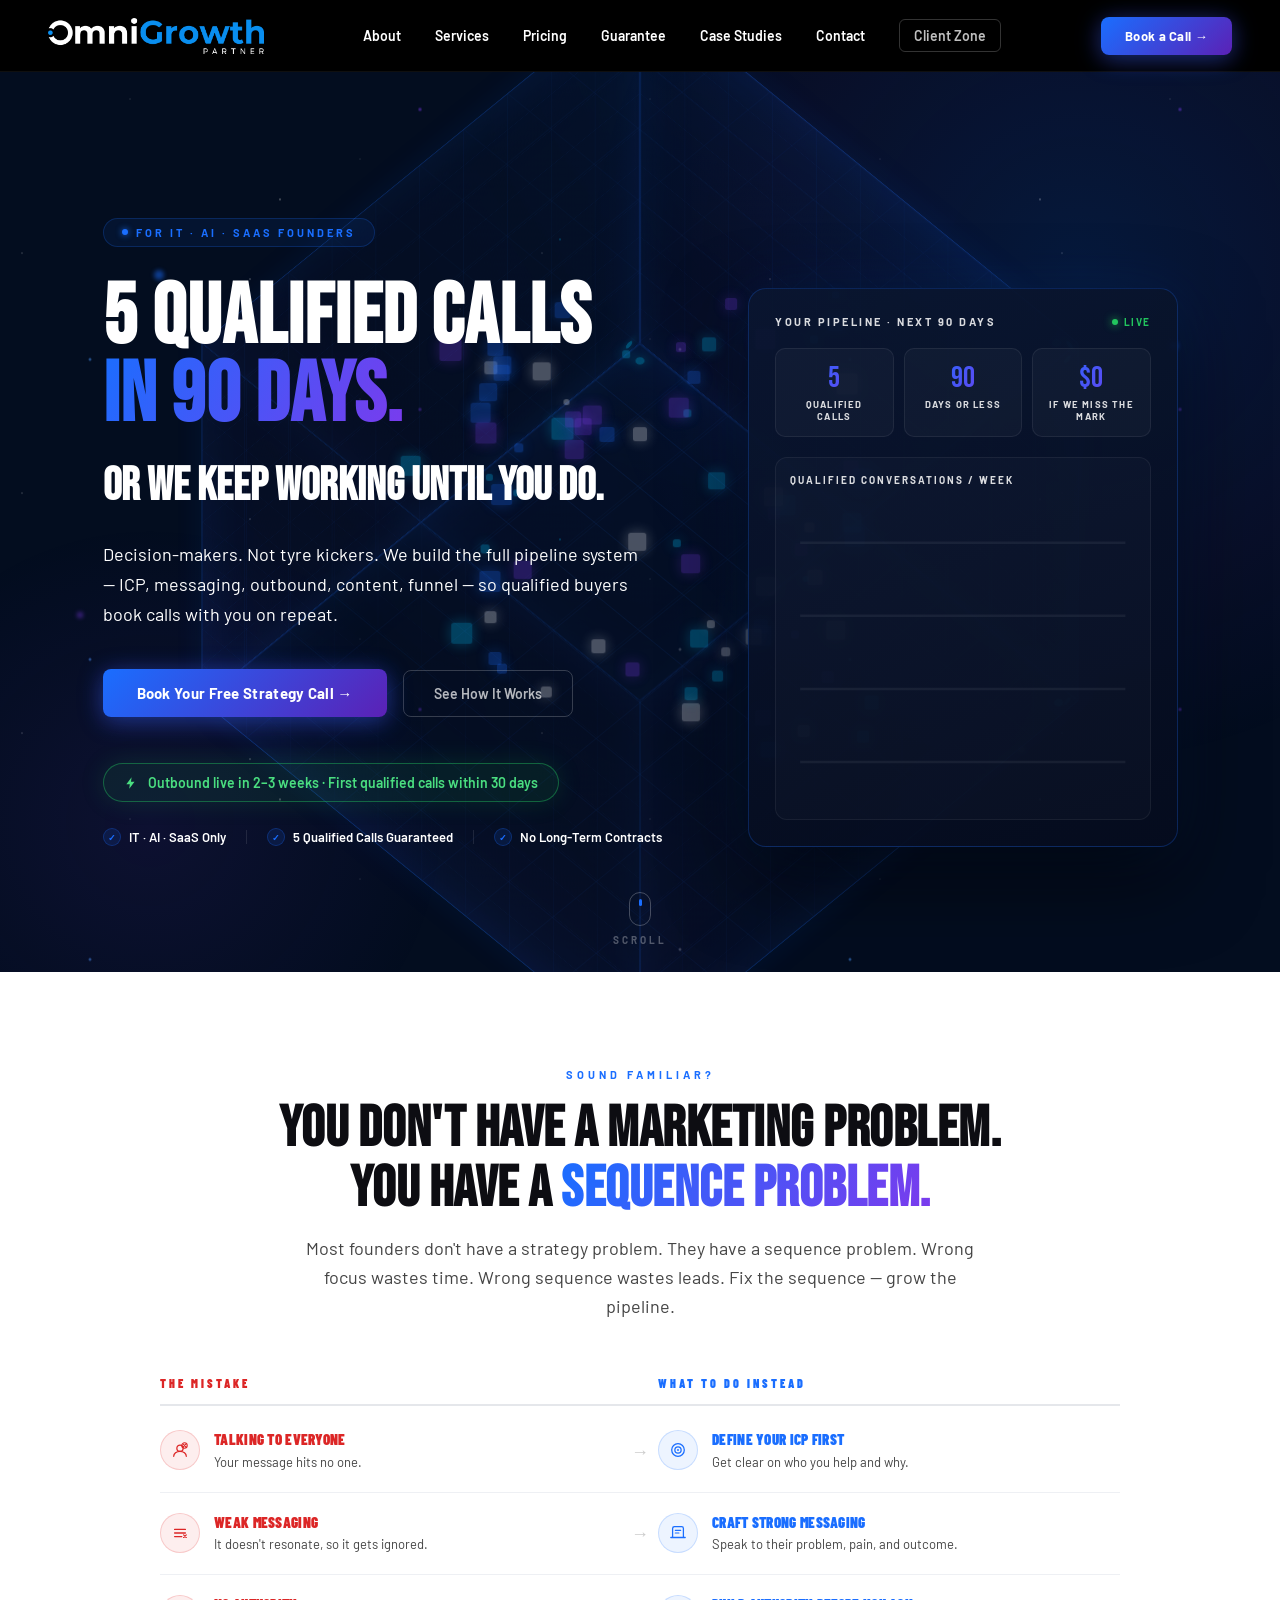
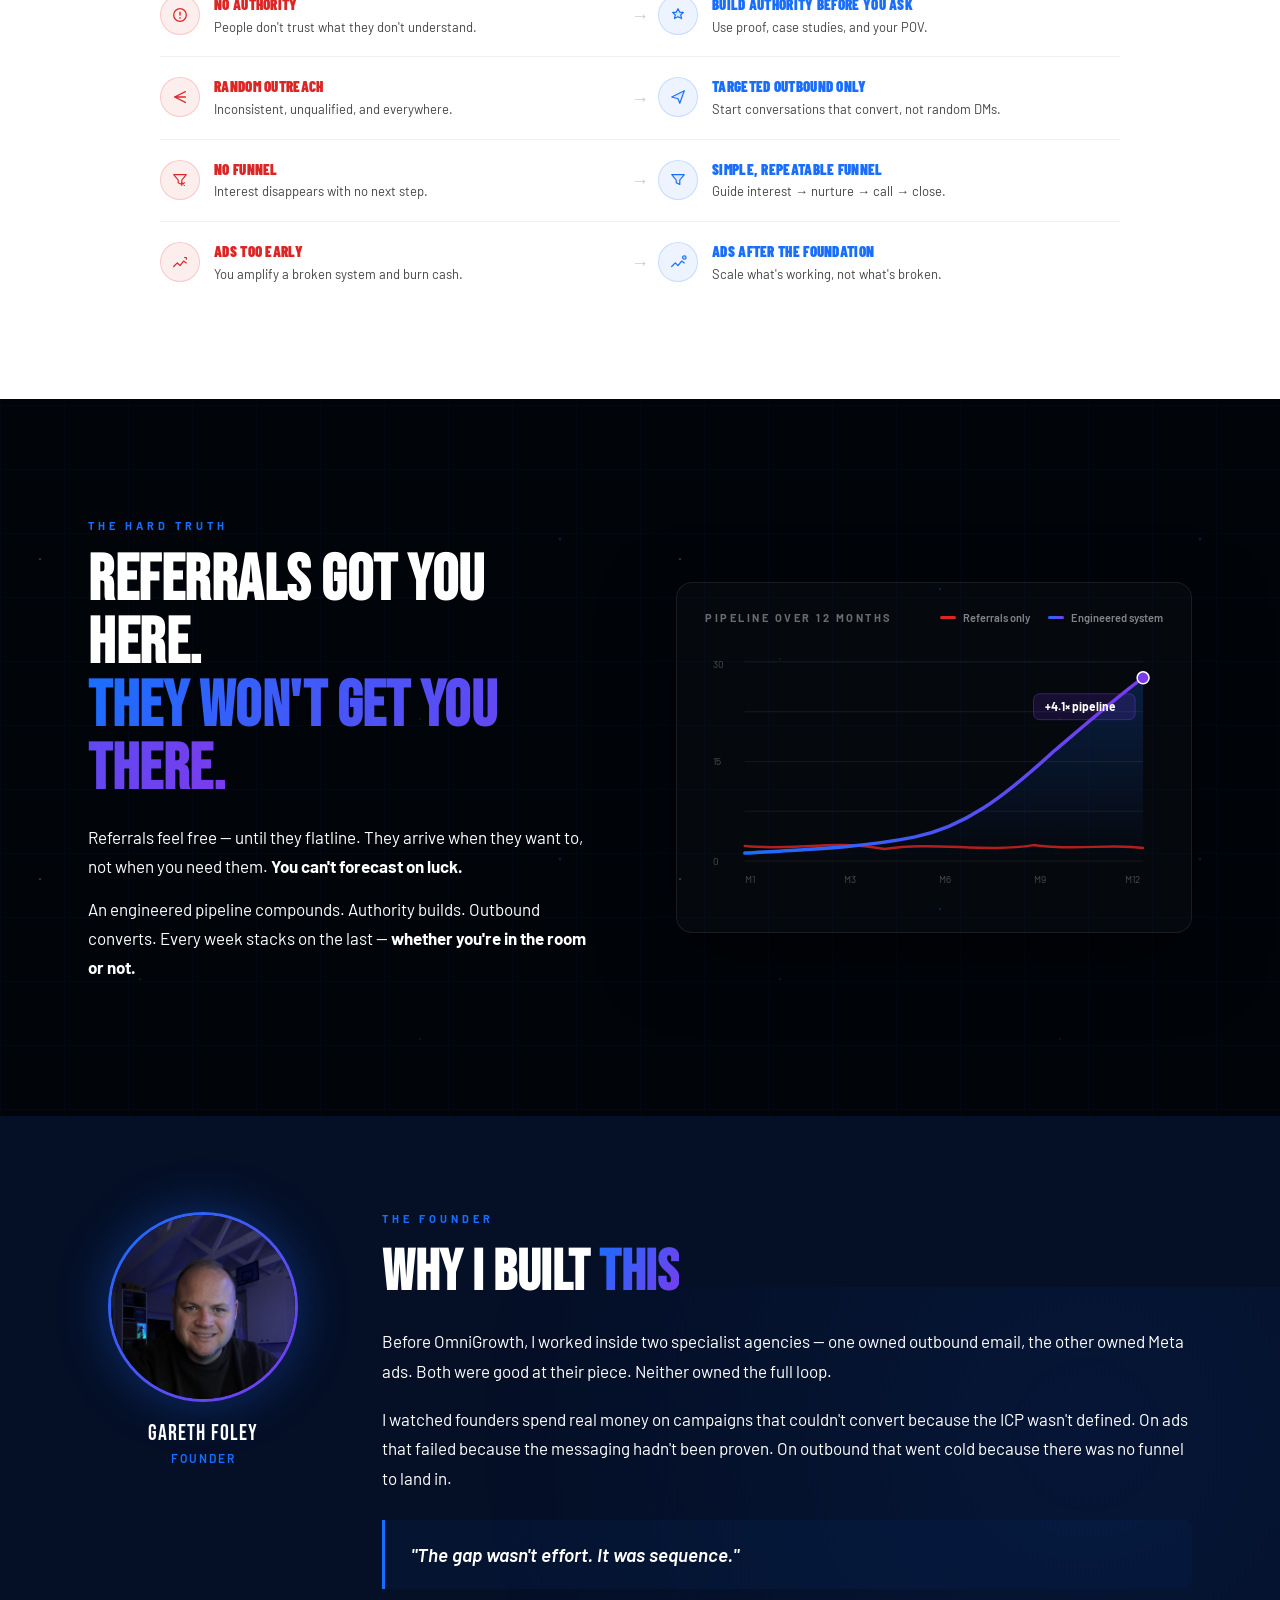
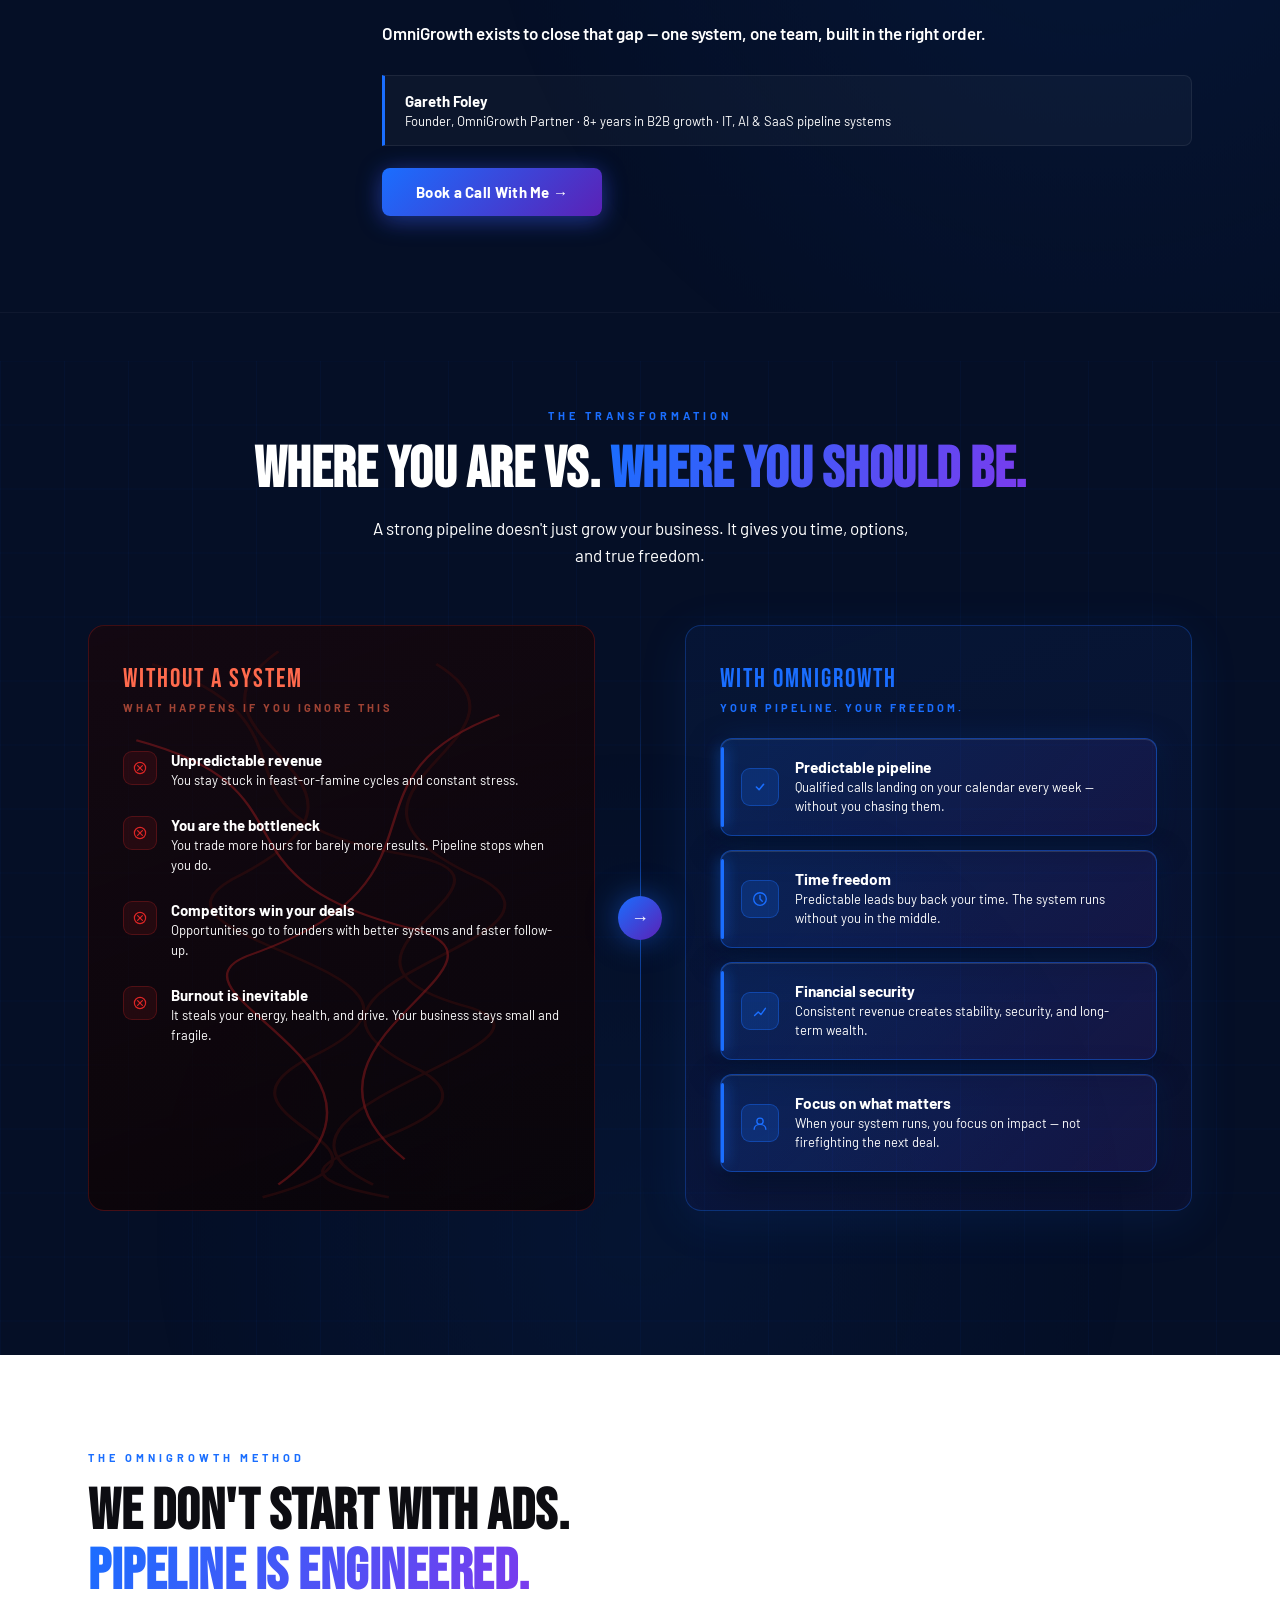
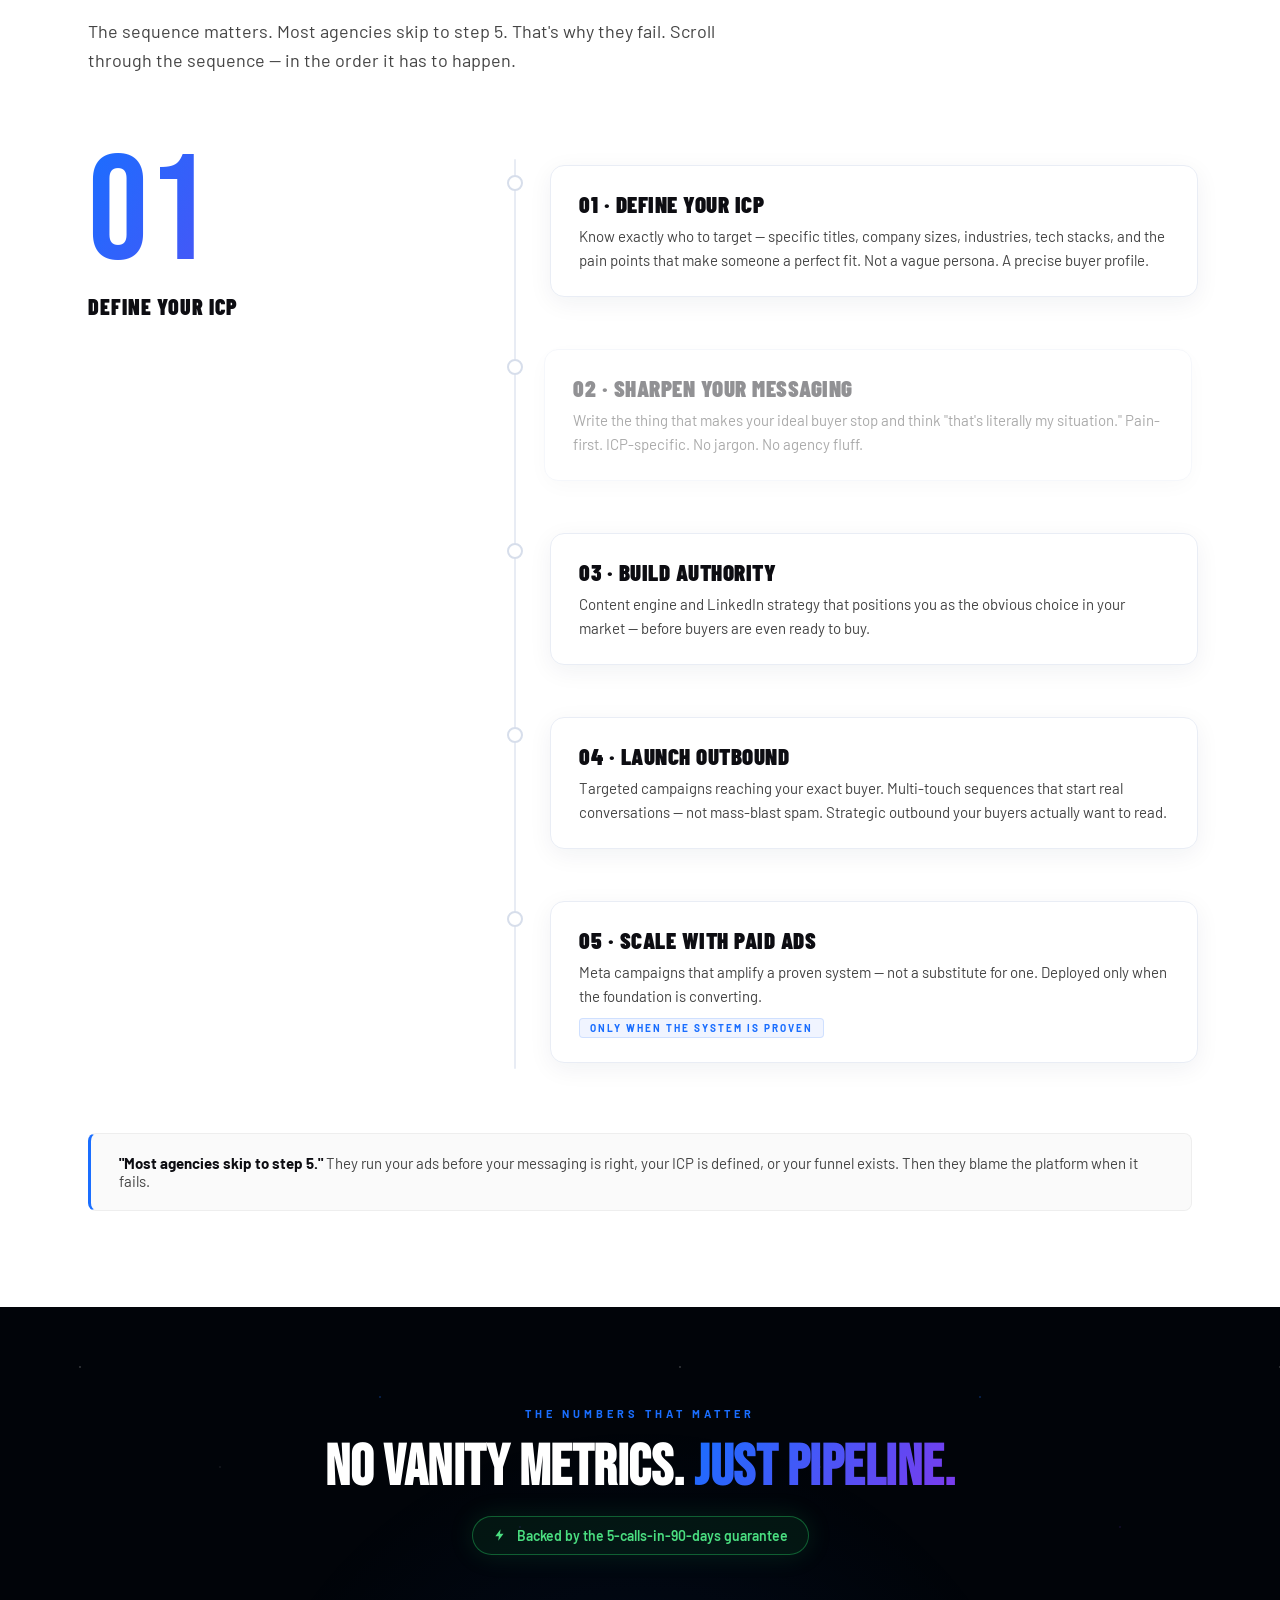
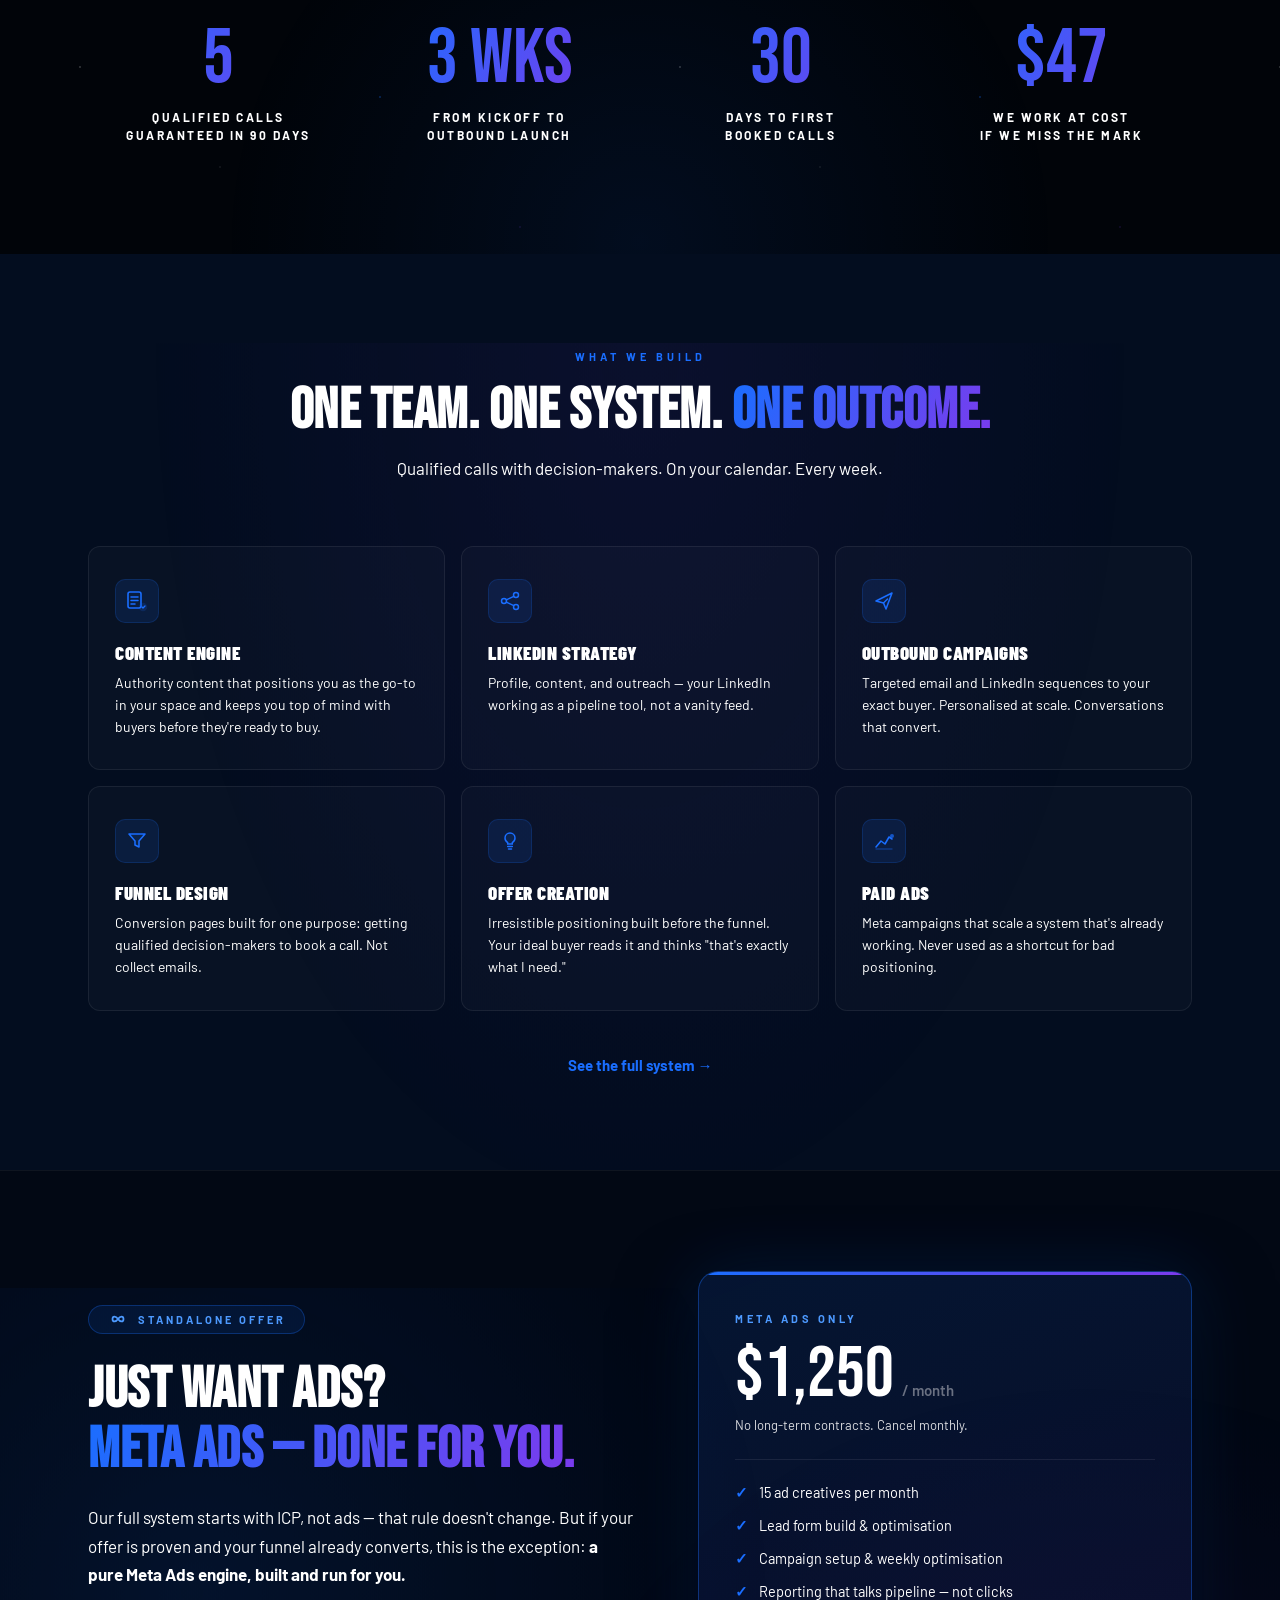
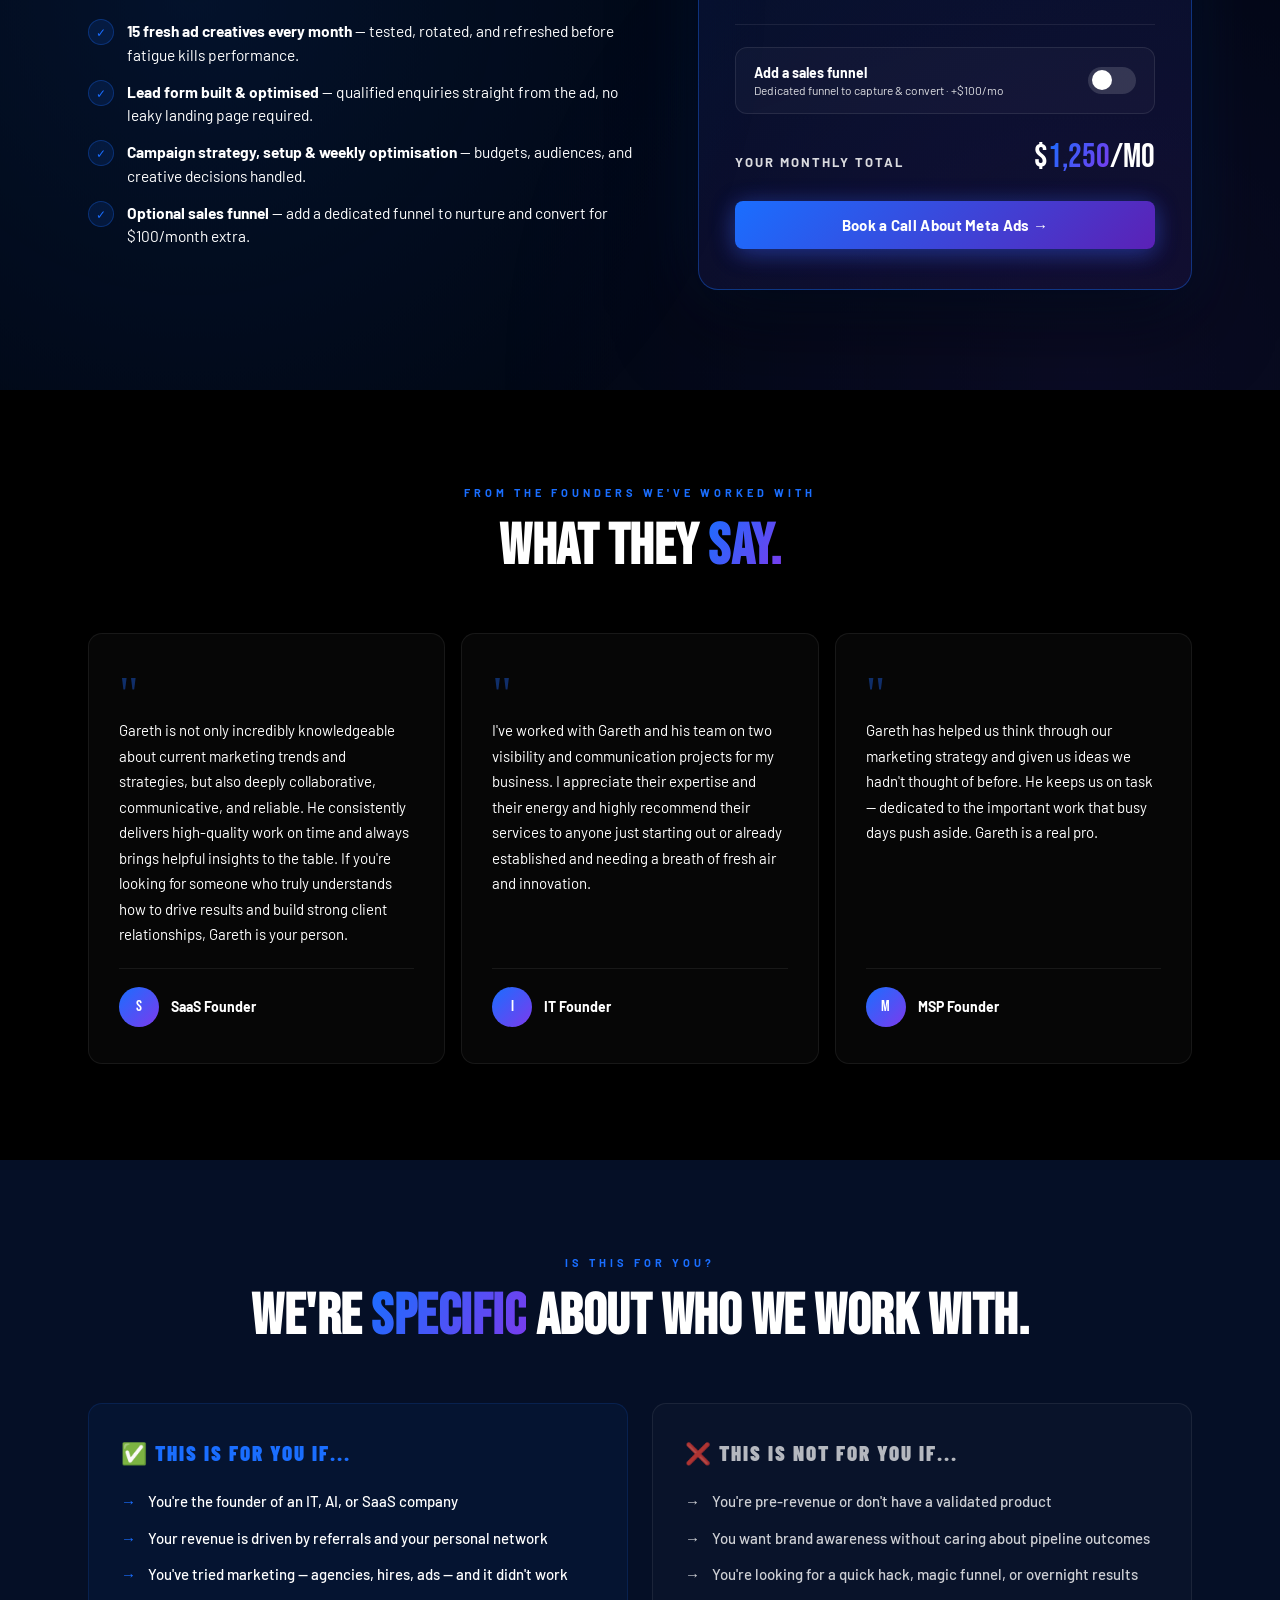
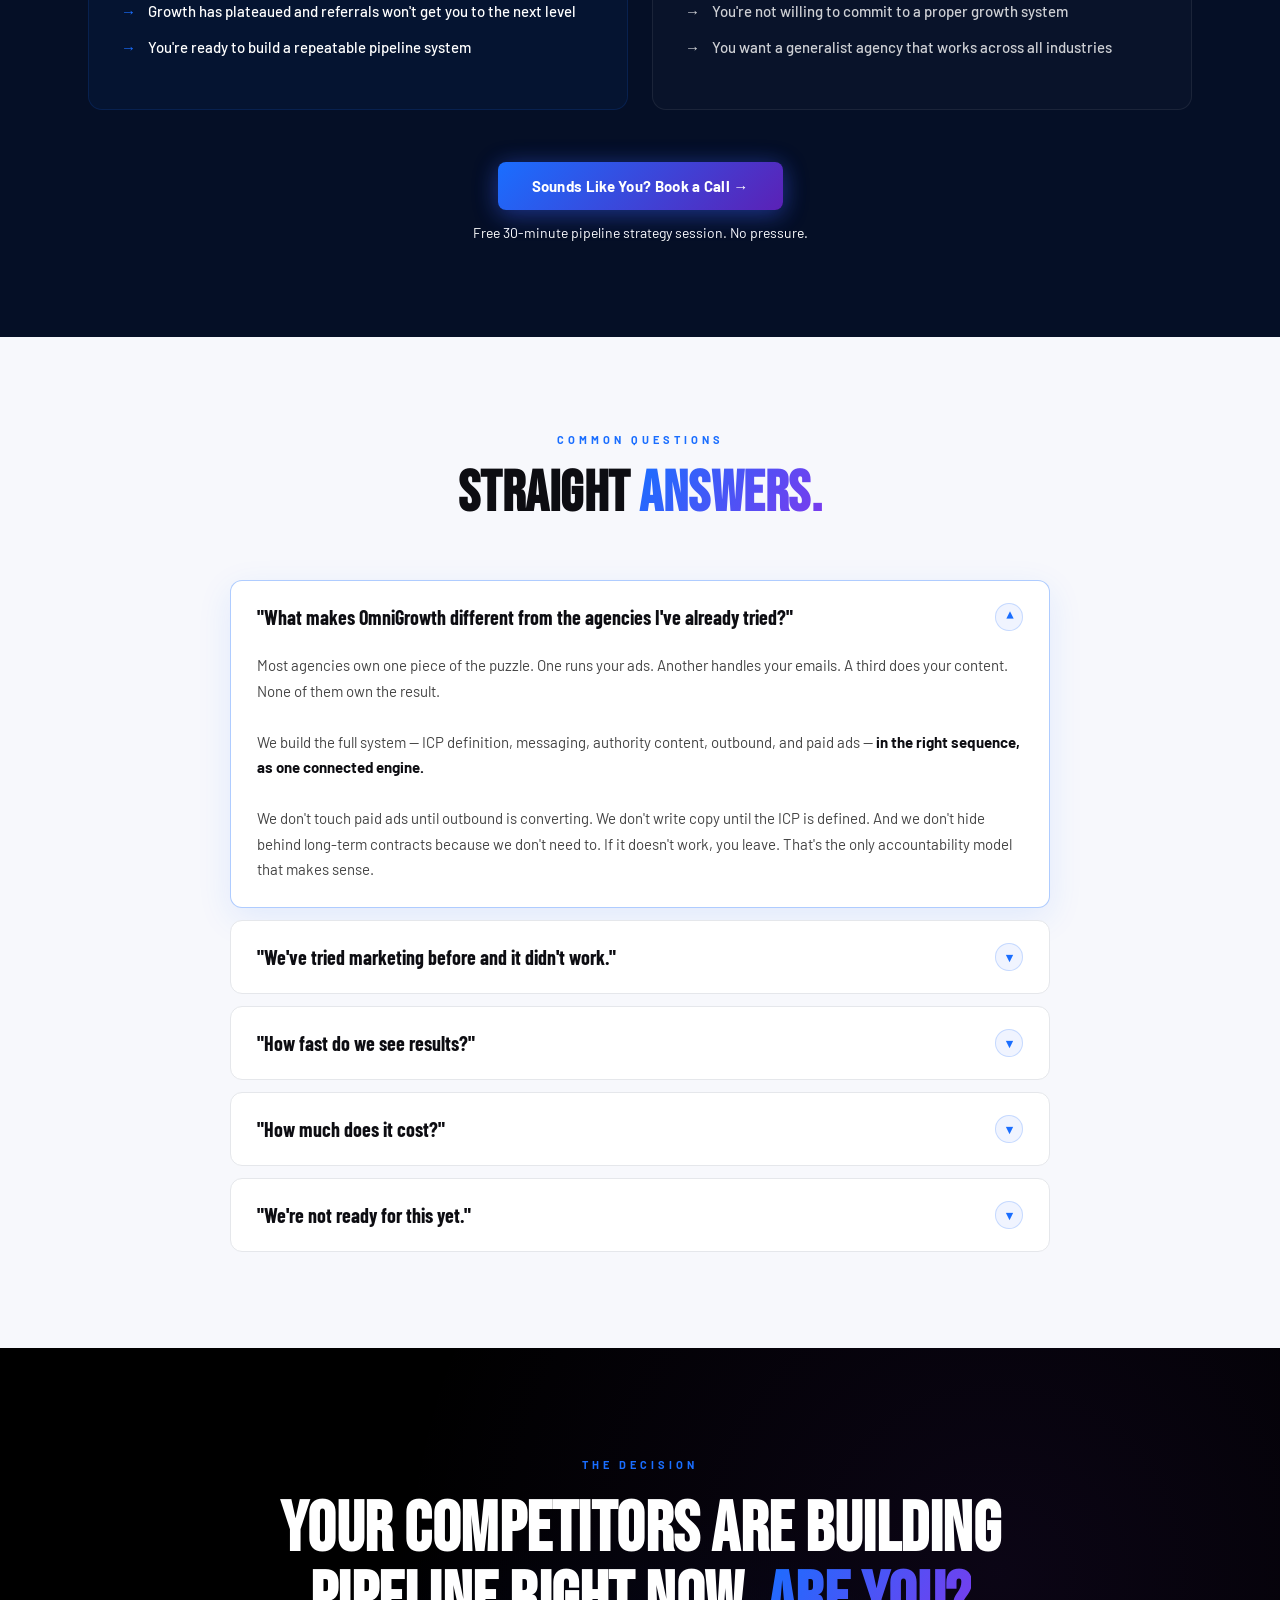
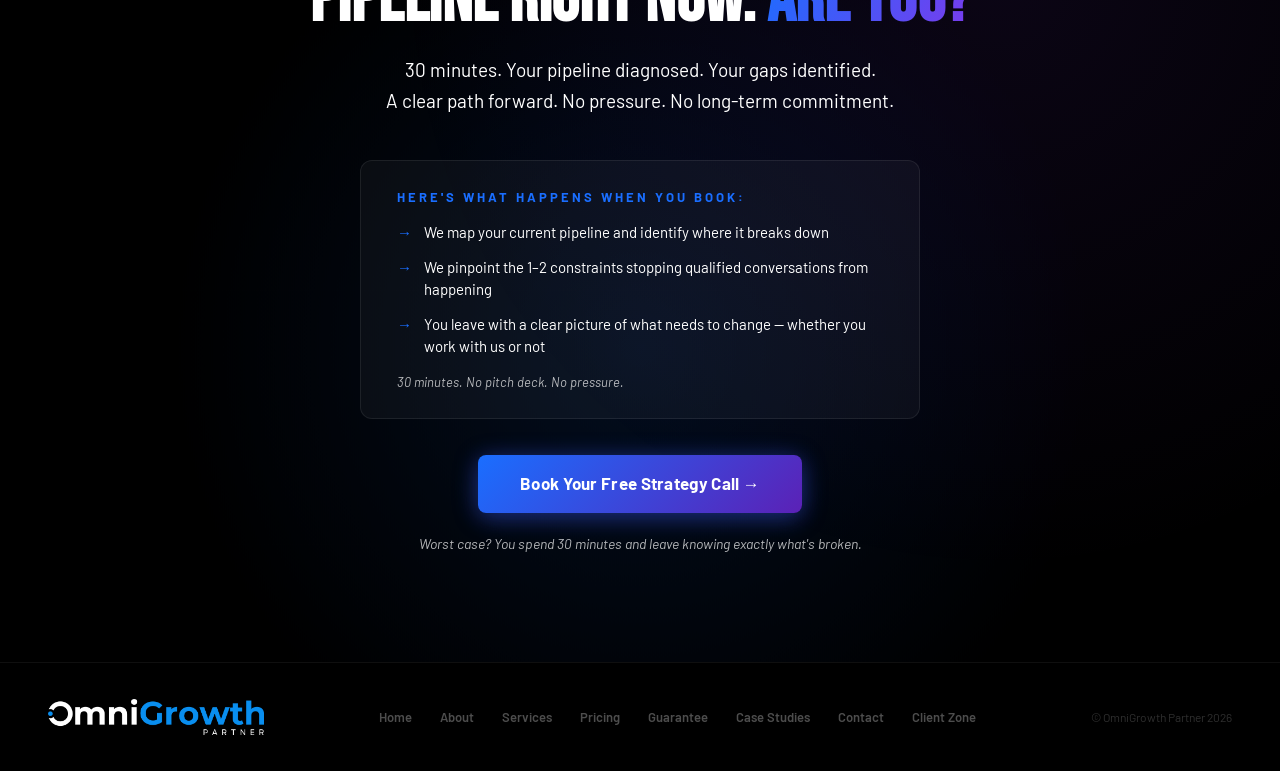
==== commit 11d629b0: "Add Client Zone to mobile menu" ====
--- a/index.html
+++ b/index.html
@@ -38,6 +38,7 @@
   <a href="guarantee.html" onclick="toggleNav()">Guarantee</a>
   <a href="case-studies.html" onclick="toggleNav()">Case Studies</a>
   <a href="contact.html" onclick="toggleNav()">Contact</a>
+  <a href="/clients/login.html" onclick="toggleNav()">Client Zone</a>
   <a href="https://calendly.com/gareth-omnigrowthpartner/30min" target="_blank" rel="noopener" class="btn-primary">Book Your Free Strategy Call →</a>
 </div>
 
